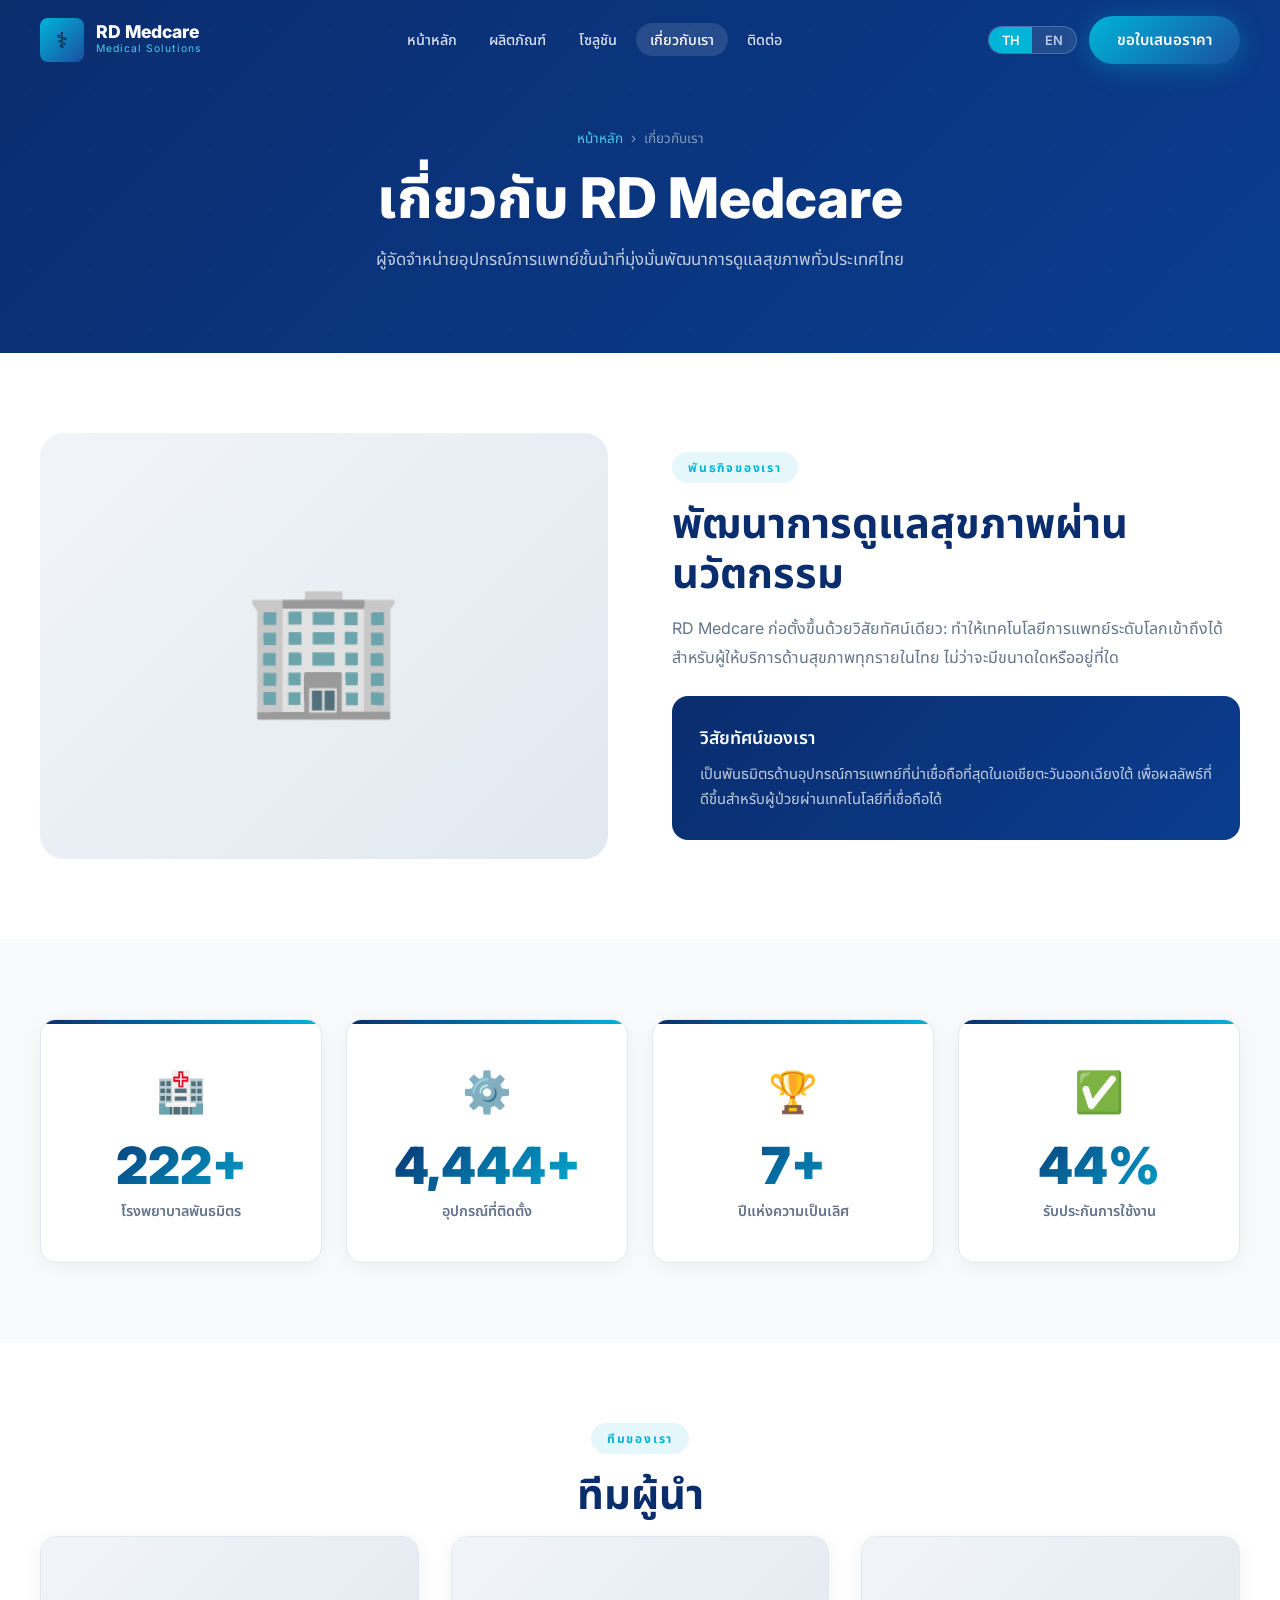
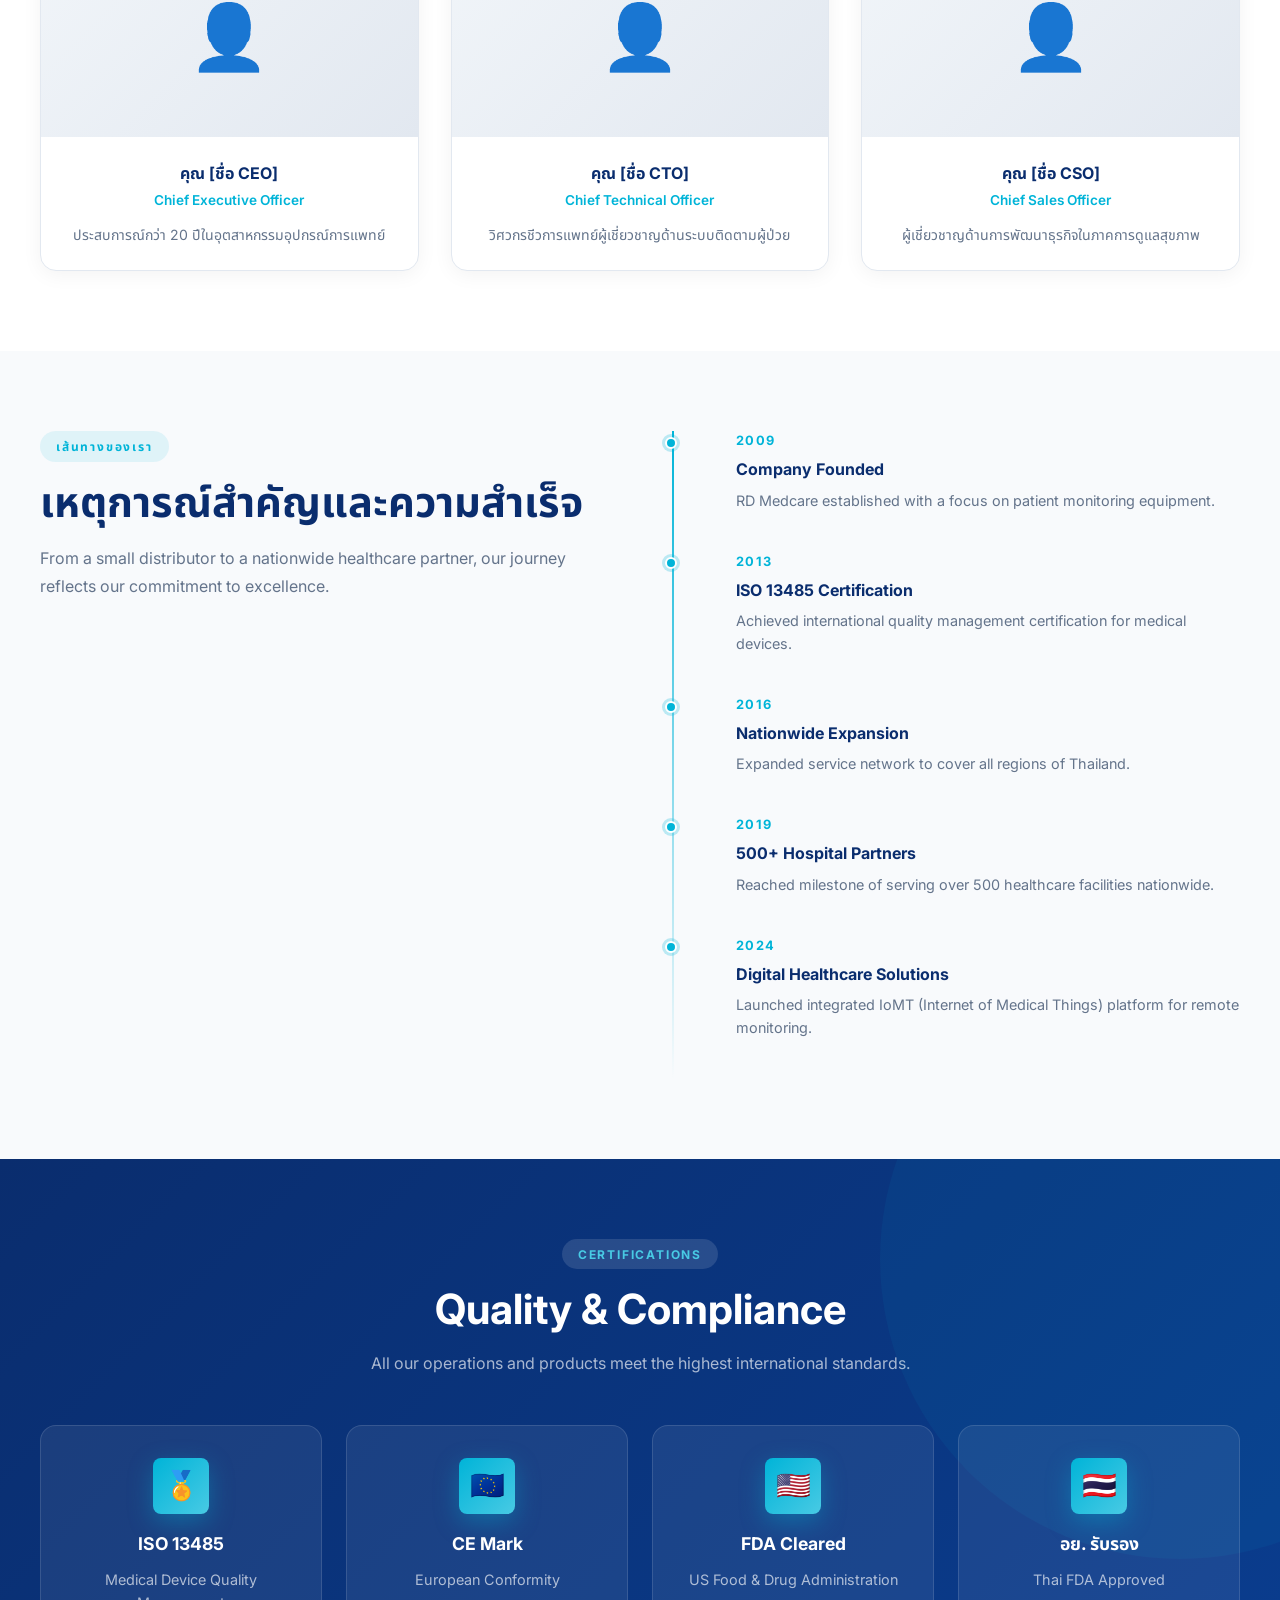
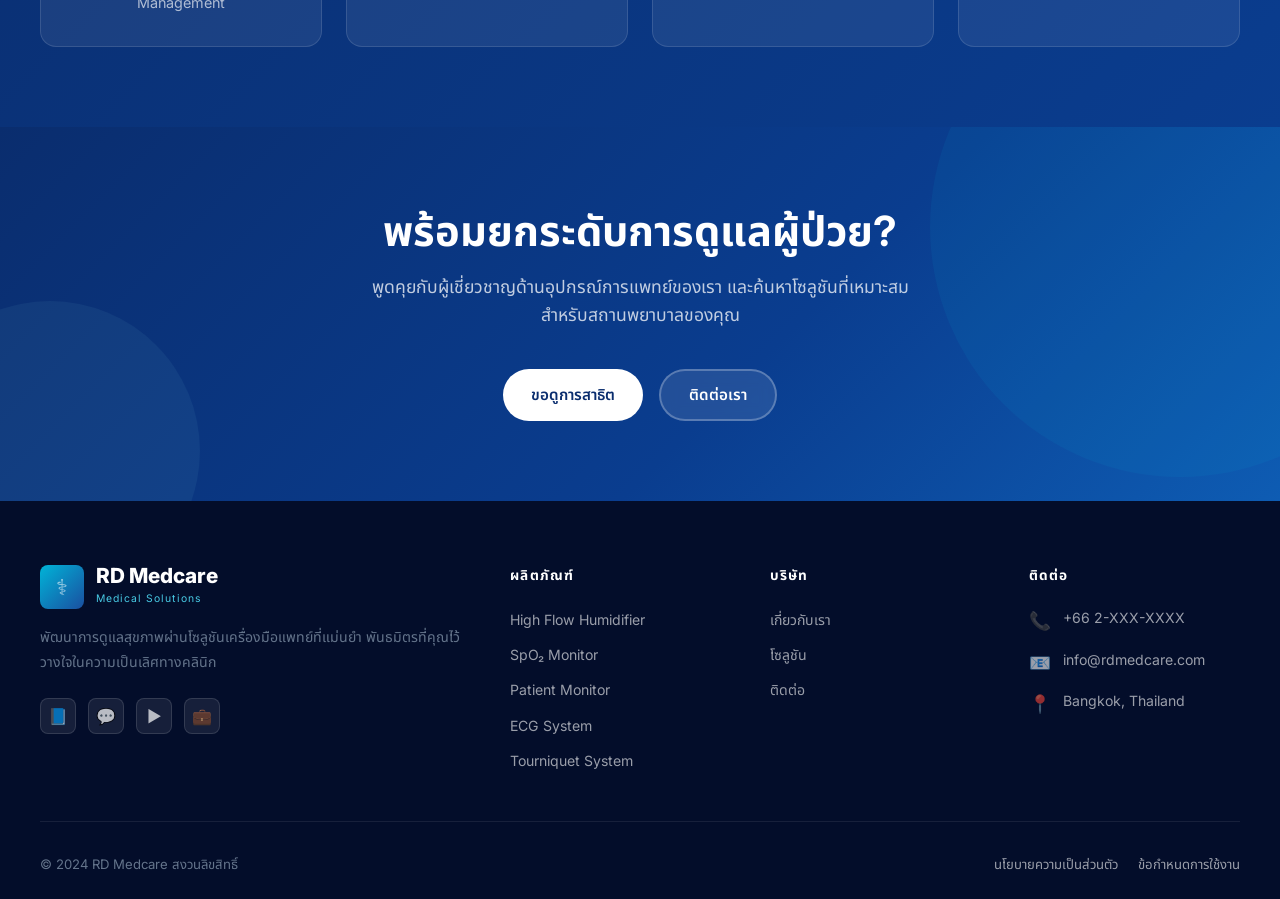
==== about.html @ b1c6a7ce "Initial RD Medcare Netlify website" ====
<!DOCTYPE html>
<html lang="th">
<head>
  <meta charset="UTF-8" />
  <meta name="viewport" content="width=device-width, initial-scale=1.0" />
  <title>About – RD Medcare Medical Equipment Thailand</title>
  <meta name="description" content="เรียนรู้เกี่ยวกับ RD Medcare ผู้นำด้านการจัดจำหน่ายอุปกรณ์การแพทย์ในประเทศไทย พันธกิจ วิสัยทัศน์ และทีมผู้เชี่ยวชาญของเรา" />
  <meta name="robots" content="index, follow" />
  <link rel="canonical" href="https://rdmedcare.netlify.app/about.html" />
  <meta property="og:title"       content="About RD Medcare – Medical Equipment Thailand" />
  <meta property="og:description" content="Leading medical equipment distributor committed to advancing healthcare across Thailand." />
  <meta property="og:url"         content="https://rdmedcare.netlify.app/about.html" />
  <link rel="preconnect" href="https://fonts.googleapis.com" />
  <link rel="preconnect" href="https://fonts.gstatic.com" crossorigin />
  <link href="https://fonts.googleapis.com/css2?family=Inter:wght@400;500;600;700;800;900&family=Noto+Sans+Thai:wght@400;500;600;700;800&display=swap" rel="stylesheet" />
  <link rel="stylesheet" href="assets/css/styles.css" />
  <link rel="icon" type="image/svg+xml" href="data:image/svg+xml,%3Csvg xmlns='http://www.w3.org/2000/svg' viewBox='0 0 100 100'%3E%3Crect width='100' height='100' rx='20' fill='%230a2d6e'/%3E%3Ctext y='72' x='50' text-anchor='middle' font-size='60' fill='%2300b4d8'%3E%E2%9A%95%3C/text%3E%3C/svg%3E" />
</head>
<body>

<!-- NAVBAR -->
<nav class="navbar" id="navbar">
  <div class="container">
    <div class="nav-inner">
      <a href="index.html" class="nav-logo">
        <div class="nav-logo-icon">⚕</div>
        <div class="nav-logo-text">
          <span class="nav-logo-name">RD Medcare</span>
          <span class="nav-logo-tagline">Medical Solutions</span>
        </div>
      </a>
      <ul class="nav-links">
        <li><a href="index.html"    data-i18n="nav_home">Home</a></li>
        <li><a href="products.html" data-i18n="nav_products">Products</a></li>
        <li><a href="solutions.html"data-i18n="nav_solutions">Solutions</a></li>
        <li><a href="about.html"    data-i18n="nav_about" class="active">About</a></li>
        <li><a href="contact.html"  data-i18n="nav_contact">Contact</a></li>
      </ul>
      <div class="nav-right">
        <div class="lang-switcher">
          <button class="lang-btn" data-lang="th">TH</button>
          <button class="lang-btn" data-lang="en">EN</button>
        </div>
        <a href="contact.html" class="btn btn-primary nav-cta" data-i18n="nav_cta">Get a Quote</a>
        <button class="hamburger" id="hamburger"><span></span><span></span><span></span></button>
      </div>
    </div>
  </div>
</nav>
<div class="mobile-menu" id="mobileMenu">
  <a href="index.html"    data-i18n="nav_home">Home</a>
  <a href="products.html" data-i18n="nav_products">Products</a>
  <a href="solutions.html"data-i18n="nav_solutions">Solutions</a>
  <a href="about.html"    data-i18n="nav_about">About</a>
  <a href="contact.html"  data-i18n="nav_contact">Contact</a>
  <a href="contact.html" class="btn btn-primary" data-i18n="nav_cta">Get a Quote</a>
</div>

<!-- PAGE HERO -->
<section class="page-hero">
  <div class="container">
    <div class="breadcrumb">
      <a href="index.html" data-i18n="nav_home">Home</a>
      <span>›</span>
      <span data-i18n="nav_about">About</span>
    </div>
    <h1 class="page-hero-title" data-i18n="about_hero_title">About RD Medcare</h1>
    <p class="page-hero-desc" data-i18n="about_hero_desc">
      A leading medical equipment distributor committed to advancing healthcare across Thailand.
    </p>
  </div>
</section>

<!-- MISSION & VISION -->
<section class="section">
  <div class="container">
    <div class="grid-2" style="gap:4rem;align-items:center;">
      <!-- Image -->
      <div>
        <div style="border-radius:var(--radius-lg);overflow:hidden;aspect-ratio:4/3;background:linear-gradient(135deg,var(--gray-100),var(--gray-200));display:flex;align-items:center;justify-content:center;font-size:8rem;">
          <!-- REPLACE: <img src="assets/images/about/office.jpg" alt="RD Medcare Office" style="width:100%;height:100%;object-fit:cover;" /> -->
          🏢
        </div>
      </div>
      <!-- Text -->
      <div>
        <span class="section-label" data-i18n="about_mission_lbl">Our Mission</span>
        <h2 class="section-title" data-i18n="about_mission_title">Advancing Healthcare Through Innovation</h2>
        <p style="color:var(--text-muted);line-height:1.8;margin-bottom:1.5rem;" data-i18n="about_mission_desc">
          RD Medcare was founded with a singular vision: to make world-class medical technology accessible to every healthcare provider in Thailand.
        </p>
        <div style="background:linear-gradient(135deg,var(--primary),#0a3d8f);border-radius:var(--radius-md);padding:1.75rem;color:white;">
          <h3 style="color:white;margin-bottom:0.6rem;font-size:1.1rem;" data-i18n="about_vision_title">Our Vision</h3>
          <p style="color:rgba(255,255,255,0.75);font-size:0.92rem;line-height:1.7;" data-i18n="about_vision_desc">
            To be the most trusted medical equipment partner in Southeast Asia.
          </p>
        </div>
      </div>
    </div>
  </div>
</section>

<!-- STATS -->
<section class="section stats-section">
  <div class="container">
    <div class="grid-4">
      <div class="stat-card fade-up"><span class="stat-icon">🏥</span><div class="stat-number" data-count="500" data-suffix="+">0+</div><div class="stat-label" data-i18n="stat1_lbl">Partner Hospitals</div></div>
      <div class="stat-card fade-up"><span class="stat-icon">⚙️</span><div class="stat-number" data-count="10000" data-suffix="+">0+</div><div class="stat-label" data-i18n="stat2_lbl">Devices Installed</div></div>
      <div class="stat-card fade-up"><span class="stat-icon">🏆</span><div class="stat-number" data-count="15" data-suffix="+">0+</div><div class="stat-label" data-i18n="stat3_lbl">Years of Excellence</div></div>
      <div class="stat-card fade-up"><span class="stat-icon">✅</span><div class="stat-number" data-count="98" data-suffix="%">0%</div><div class="stat-label" data-i18n="stat4_lbl">Uptime Guarantee</div></div>
    </div>
  </div>
</section>

<!-- TEAM -->
<section class="section">
  <div class="container">
    <div class="text-center">
      <span class="section-label" data-i18n="about_team_lbl">Our Team</span>
      <h2 class="section-title" data-i18n="about_team_title">Leadership Team</h2>
    </div>
    <div class="grid-3">
      <!-- REPLACE: Add real team member photos -->
      <div class="team-card fade-up">
        <div class="team-img"><!-- REPLACE: <img src="assets/images/team/ceo.jpg" alt="CEO" style="width:100%;height:100%;object-fit:cover;" /> -->👤</div>
        <div class="team-body">
          <div class="team-name">คุณ [ชื่อ CEO]</div>
          <div class="team-role">Chief Executive Officer</div>
          <div class="team-bio">ประสบการณ์กว่า 20 ปีในอุตสาหกรรมอุปกรณ์การแพทย์</div>
        </div>
      </div>
      <div class="team-card fade-up">
        <div class="team-img"><!-- REPLACE: <img src="assets/images/team/cto.jpg" alt="CTO" style="width:100%;height:100%;object-fit:cover;" /> -->👤</div>
        <div class="team-body">
          <div class="team-name">คุณ [ชื่อ CTO]</div>
          <div class="team-role">Chief Technical Officer</div>
          <div class="team-bio">วิศวกรชีวการแพทย์ผู้เชี่ยวชาญด้านระบบติดตามผู้ป่วย</div>
        </div>
      </div>
      <div class="team-card fade-up">
        <div class="team-img"><!-- REPLACE: <img src="assets/images/team/cso.jpg" alt="CSO" style="width:100%;height:100%;object-fit:cover;" /> -->👤</div>
        <div class="team-body">
          <div class="team-name">คุณ [ชื่อ CSO]</div>
          <div class="team-role">Chief Sales Officer</div>
          <div class="team-bio">ผู้เชี่ยวชาญด้านการพัฒนาธุรกิจในภาคการดูแลสุขภาพ</div>
        </div>
      </div>
    </div>
  </div>
</section>

<!-- HISTORY / TIMELINE -->
<section class="section" style="background:var(--gray-50);">
  <div class="container">
    <div class="grid-2" style="gap:4rem;align-items:start;">
      <div>
        <span class="section-label" data-i18n="about_history_lbl">Our Journey</span>
        <h2 class="section-title" data-i18n="about_history_title">Milestones &amp; Achievements</h2>
        <p style="color:var(--text-muted);line-height:1.8;margin-bottom:2rem;">
          From a small distributor to a nationwide healthcare partner, our journey reflects our commitment to excellence.
        </p>
      </div>
      <div class="timeline">
        <div class="timeline-item">
          <div class="timeline-year">2009</div>
          <div class="timeline-title">Company Founded</div>
          <div class="timeline-desc">RD Medcare established with a focus on patient monitoring equipment.</div>
        </div>
        <div class="timeline-item">
          <div class="timeline-year">2013</div>
          <div class="timeline-title">ISO 13485 Certification</div>
          <div class="timeline-desc">Achieved international quality management certification for medical devices.</div>
        </div>
        <div class="timeline-item">
          <div class="timeline-year">2016</div>
          <div class="timeline-title">Nationwide Expansion</div>
          <div class="timeline-desc">Expanded service network to cover all regions of Thailand.</div>
        </div>
        <div class="timeline-item">
          <div class="timeline-year">2019</div>
          <div class="timeline-title">500+ Hospital Partners</div>
          <div class="timeline-desc">Reached milestone of serving over 500 healthcare facilities nationwide.</div>
        </div>
        <div class="timeline-item">
          <div class="timeline-year">2024</div>
          <div class="timeline-title">Digital Healthcare Solutions</div>
          <div class="timeline-desc">Launched integrated IoMT (Internet of Medical Things) platform for remote monitoring.</div>
        </div>
      </div>
    </div>
  </div>
</section>

<!-- CERTIFICATIONS -->
<section class="section why-section">
  <div class="container">
    <div class="text-center">
      <span class="section-label" style="background:rgba(255,255,255,0.12);color:var(--accent-light);">Certifications</span>
      <h2 class="section-title text-white">Quality &amp; Compliance</h2>
      <p class="section-subtitle" style="color:rgba(255,255,255,0.65);">All our operations and products meet the highest international standards.</p>
    </div>
    <div class="grid-4">
      <div class="why-card fade-up text-center">
        <div class="why-icon" style="margin:0 auto 1rem;">🏅</div>
        <h3 class="why-title">ISO 13485</h3>
        <p class="why-desc">Medical Device Quality Management</p>
      </div>
      <div class="why-card fade-up text-center">
        <div class="why-icon" style="margin:0 auto 1rem;">🇪🇺</div>
        <h3 class="why-title">CE Mark</h3>
        <p class="why-desc">European Conformity</p>
      </div>
      <div class="why-card fade-up text-center">
        <div class="why-icon" style="margin:0 auto 1rem;">🇺🇸</div>
        <h3 class="why-title">FDA Cleared</h3>
        <p class="why-desc">US Food &amp; Drug Administration</p>
      </div>
      <div class="why-card fade-up text-center">
        <div class="why-icon" style="margin:0 auto 1rem;">🇹🇭</div>
        <h3 class="why-title">อย. รับรอง</h3>
        <p class="why-desc">Thai FDA Approved</p>
      </div>
    </div>
  </div>
</section>

<!-- CTA -->
<section class="section cta-section">
  <div class="container">
    <div class="cta-inner">
      <h2 class="cta-title" data-i18n="cta_title">Ready to Elevate Patient Care?</h2>
      <p class="cta-desc" data-i18n="cta_desc">Talk to our specialists and find the right solution.</p>
      <div class="cta-actions">
        <a href="contact.html" class="btn btn-white"   data-i18n="cta_btn1">Request a Demo</a>
        <a href="contact.html" class="btn btn-outline" data-i18n="cta_btn2">Contact Us</a>
      </div>
    </div>
  </div>
</section>

<!-- FOOTER -->
<footer class="footer">
  <div class="container">
    <div class="footer-grid">
      <div class="footer-brand">
        <div class="nav-logo">
          <div class="nav-logo-icon">⚕</div>
          <div class="nav-logo-text"><span class="nav-logo-name">RD Medcare</span><span class="nav-logo-tagline">Medical Solutions</span></div>
        </div>
        <p class="footer-desc" data-i18n="footer_desc">Advancing healthcare through precision medical equipment solutions.</p>
        <div class="footer-socials">
          <a href="#" class="social-btn">📘</a><a href="#" class="social-btn">💬</a>
          <a href="#" class="social-btn">▶️</a><a href="#" class="social-btn">💼</a>
        </div>
      </div>
      <div>
        <div class="footer-col-title" data-i18n="footer_products">Products</div>
        <ul class="footer-links">
          <li><a href="products.html#hfh">High Flow Humidifier</a></li>
          <li><a href="products.html#spo2">SpO₂ Monitor</a></li>
          <li><a href="products.html#pm">Patient Monitor</a></li>
          <li><a href="products.html#ecg">ECG System</a></li>
          <li><a href="products.html#tourniquet">Tourniquet System</a></li>
        </ul>
      </div>
      <div>
        <div class="footer-col-title" data-i18n="footer_company">Company</div>
        <ul class="footer-links">
          <li><a href="about.html"    data-i18n="nav_about">About</a></li>
          <li><a href="solutions.html"data-i18n="nav_solutions">Solutions</a></li>
          <li><a href="contact.html"  data-i18n="nav_contact">Contact</a></li>
        </ul>
      </div>
      <div>
        <div class="footer-col-title" data-i18n="footer_contact">Contact</div>
        <div class="footer-contact-item"><span>📞</span><span>+66 2-XXX-XXXX</span></div>
        <div class="footer-contact-item"><span>📧</span><span>info@rdmedcare.com</span></div>
        <div class="footer-contact-item"><span>📍</span><span>Bangkok, Thailand</span></div>
      </div>
    </div>
    <div class="footer-bottom">
      <p class="footer-copy" data-i18n="footer_copy">© 2024 RD Medcare. All rights reserved.</p>
      <div class="footer-legal">
        <a href="#" data-i18n="footer_privacy">Privacy</a>
        <a href="#" data-i18n="footer_terms">Terms</a>
      </div>
    </div>
  </div>
</footer>

<button class="scroll-top" id="scrollTop">↑</button>
<script src="assets/js/lang.js"></script>
<script src="assets/js/main.js"></script>
</body>
</html>
---- assets/css/styles.css ----
/* ============================================================
   RD Medcare – Premium Healthcare Website
   Design System: Glassmorphism / Blue-Cyan / Medical Premium
   ============================================================ */

/* ─── CSS Custom Properties ─────────────────────────────── */
:root {
  --primary:       #0a2d6e;
  --primary-light: #1a4fa0;
  --accent:        #00b4d8;
  --accent-light:  #48cae4;
  --accent-glow:   #90e0ef;
  --white:         #ffffff;
  --gray-50:       #f8fafc;
  --gray-100:      #f1f5f9;
  --gray-200:      #e2e8f0;
  --gray-400:      #94a3b8;
  --gray-600:      #475569;
  --gray-800:      #1e293b;
  --text-main:     #0f172a;
  --text-muted:    #64748b;

  --glass-bg:      rgba(255, 255, 255, 0.10);
  --glass-border:  rgba(255, 255, 255, 0.25);
  --glass-shadow:  0 8px 32px rgba(0, 0, 0, 0.18);

  --radius-sm:  8px;
  --radius-md:  16px;
  --radius-lg:  24px;
  --radius-xl:  40px;

  --transition: 0.35s cubic-bezier(0.4, 0, 0.2, 1);
  --font-sans:  'Inter', 'Noto Sans Thai', sans-serif;
}

/* ─── Reset ─────────────────────────────────────────────── */
*, *::before, *::after { box-sizing: border-box; margin: 0; padding: 0; }
html { scroll-behavior: smooth; font-size: 16px; }
body {
  font-family: var(--font-sans);
  color: var(--text-main);
  background: var(--white);
  line-height: 1.6;
  overflow-x: hidden;
}
img { max-width: 100%; height: auto; display: block; }
a  { text-decoration: none; color: inherit; }
ul { list-style: none; }
button { cursor: pointer; border: none; background: none; font-family: inherit; }

/* ─── Typography ─────────────────────────────────────────── */
h1 { font-size: clamp(2rem, 5vw, 3.5rem); font-weight: 800; line-height: 1.15; }
h2 { font-size: clamp(1.6rem, 3.5vw, 2.6rem); font-weight: 700; line-height: 1.2; }
h3 { font-size: clamp(1.1rem, 2vw, 1.4rem); font-weight: 600; }
p  { font-size: 1rem; color: var(--text-muted); }

/* ─── Layout Helpers ─────────────────────────────────────── */
.container {
  width: min(1200px, 94vw);
  margin-inline: auto;
}
.section { padding: 5rem 0; }
.section-sm { padding: 3rem 0; }
.grid-2 { display: grid; grid-template-columns: repeat(auto-fit, minmax(280px, 1fr)); gap: 2rem; }
.grid-3 { display: grid; grid-template-columns: repeat(auto-fit, minmax(240px, 1fr)); gap: 2rem; }
.grid-4 { display: grid; grid-template-columns: repeat(auto-fit, minmax(200px, 1fr)); gap: 1.5rem; }
.flex-center { display: flex; align-items: center; justify-content: center; }
.text-center { text-align: center; }

/* ─── Section Labels ─────────────────────────────────────── */
.section-label {
  display: inline-block;
  font-size: 0.75rem;
  font-weight: 700;
  letter-spacing: 0.15em;
  text-transform: uppercase;
  color: var(--accent);
  background: rgba(0, 180, 216, 0.1);
  padding: 0.35rem 1rem;
  border-radius: 999px;
  margin-bottom: 1rem;
}
.section-title {
  color: var(--primary);
  margin-bottom: 1rem;
}
.section-subtitle {
  max-width: 600px;
  margin-inline: auto;
  margin-bottom: 3rem;
  color: var(--text-muted);
}

/* ─── Buttons ────────────────────────────────────────────── */
.btn {
  display: inline-flex;
  align-items: center;
  gap: 0.5rem;
  padding: 0.75rem 1.75rem;
  border-radius: 999px;
  font-weight: 600;
  font-size: 0.95rem;
  transition: var(--transition);
}
.btn-primary {
  background: linear-gradient(135deg, var(--accent), var(--primary-light));
  color: var(--white);
  box-shadow: 0 4px 24px rgba(0, 180, 216, 0.35);
}
.btn-primary:hover {
  transform: translateY(-2px);
  box-shadow: 0 8px 32px rgba(0, 180, 216, 0.5);
}
.btn-outline {
  border: 2px solid var(--glass-border);
  color: var(--white);
  background: var(--glass-bg);
  backdrop-filter: blur(8px);
}
.btn-outline:hover {
  background: rgba(255,255,255,0.2);
  border-color: var(--accent-light);
}
.btn-white {
  background: var(--white);
  color: var(--primary);
}
.btn-white:hover {
  background: var(--gray-100);
  transform: translateY(-2px);
}

/* ─── Glass Card ─────────────────────────────────────────── */
.glass-card {
  background: var(--glass-bg);
  border: 1px solid var(--glass-border);
  backdrop-filter: blur(16px);
  -webkit-backdrop-filter: blur(16px);
  border-radius: var(--radius-md);
  box-shadow: var(--glass-shadow);
}

/* ─── Navbar ─────────────────────────────────────────────── */
.navbar {
  position: fixed;
  top: 0; left: 0; right: 0;
  z-index: 1000;
  padding: 1rem 0;
  transition: var(--transition);
}
.navbar.scrolled {
  background: rgba(10, 45, 110, 0.95);
  backdrop-filter: blur(20px);
  -webkit-backdrop-filter: blur(20px);
  box-shadow: 0 2px 32px rgba(0,0,0,0.2);
  padding: 0.6rem 0;
}
.nav-inner {
  display: flex;
  align-items: center;
  justify-content: space-between;
}
.nav-logo {
  display: flex;
  align-items: center;
  gap: 0.75rem;
}
.nav-logo-icon {
  width: 44px; height: 44px;
  background: linear-gradient(135deg, var(--accent), var(--primary-light));
  border-radius: var(--radius-sm);
  display: flex;
  align-items: center;
  justify-content: center;
  font-size: 1.4rem;
}
.nav-logo-text {
  display: flex;
  flex-direction: column;
}
.nav-logo-name {
  font-size: 1.1rem;
  font-weight: 800;
  color: var(--white);
  line-height: 1;
}
.nav-logo-tagline {
  font-size: 0.65rem;
  color: var(--accent-light);
  letter-spacing: 0.1em;
}
.nav-links {
  display: flex;
  align-items: center;
  gap: 0.25rem;
}
.nav-links a {
  color: rgba(255,255,255,0.85);
  font-size: 0.9rem;
  font-weight: 500;
  padding: 0.5rem 0.9rem;
  border-radius: 999px;
  transition: var(--transition);
}
.nav-links a:hover, .nav-links a.active {
  color: var(--white);
  background: rgba(255,255,255,0.12);
}
.nav-right {
  display: flex;
  align-items: center;
  gap: 0.75rem;
}
.lang-switcher {
  display: flex;
  align-items: center;
  background: rgba(255,255,255,0.1);
  border: 1px solid rgba(255,255,255,0.2);
  border-radius: 999px;
  overflow: hidden;
}
.lang-btn {
  padding: 0.35rem 0.8rem;
  font-size: 0.8rem;
  font-weight: 600;
  color: rgba(255,255,255,0.7);
  transition: var(--transition);
}
.lang-btn.active {
  background: var(--accent);
  color: var(--white);
}
.lang-btn:hover:not(.active) {
  color: var(--white);
}
.nav-cta {
  display: none;
}
@media (min-width: 900px) { .nav-cta { display: inline-flex; } }

/* ─── Hamburger ──────────────────────────────────────────── */
.hamburger {
  display: flex;
  flex-direction: column;
  gap: 5px;
  padding: 0.5rem;
  cursor: pointer;
}
.hamburger span {
  display: block;
  width: 24px; height: 2px;
  background: var(--white);
  border-radius: 999px;
  transition: var(--transition);
}
.hamburger.open span:nth-child(1) { transform: translateY(7px) rotate(45deg); }
.hamburger.open span:nth-child(2) { opacity: 0; }
.hamburger.open span:nth-child(3) { transform: translateY(-7px) rotate(-45deg); }
@media (min-width: 900px) { .hamburger { display: none; } }

/* ─── Mobile Menu ────────────────────────────────────────── */
.mobile-menu {
  position: fixed;
  top: 0; left: 0; right: 0; bottom: 0;
  z-index: 999;
  background: rgba(10, 45, 110, 0.98);
  backdrop-filter: blur(20px);
  display: flex;
  flex-direction: column;
  align-items: center;
  justify-content: center;
  gap: 2rem;
  transform: translateX(100%);
  transition: transform 0.4s cubic-bezier(0.4, 0, 0.2, 1);
}
.mobile-menu.open { transform: translateX(0); }
.mobile-menu a {
  color: var(--white);
  font-size: 1.4rem;
  font-weight: 700;
  opacity: 0.85;
  transition: var(--transition);
}
.mobile-menu a:hover { opacity: 1; color: var(--accent-light); }
@media (min-width: 900px) { .mobile-menu { display: none !important; } }

/* ─── Hero ───────────────────────────────────────────────── */
.hero {
  min-height: 100svh;
  background: linear-gradient(135deg, #030d2a 0%, #0a2d6e 50%, #0e3d8c 100%);
  position: relative;
  overflow: hidden;
  display: flex;
  align-items: center;
  padding-top: 80px;
}
.hero-bg-orb {
  position: absolute;
  border-radius: 50%;
  filter: blur(60px);
  opacity: 0.3;
  pointer-events: none;
}
.orb-1 {
  width: 600px; height: 600px;
  background: var(--accent);
  top: -200px; right: -100px;
  animation: float 8s ease-in-out infinite;
}
.orb-2 {
  width: 400px; height: 400px;
  background: var(--primary-light);
  bottom: -100px; left: -100px;
  animation: float 10s ease-in-out infinite reverse;
}
.orb-3 {
  width: 300px; height: 300px;
  background: var(--accent-glow);
  top: 40%; right: 30%;
  animation: float 12s ease-in-out infinite 2s;
  opacity: 0.15;
}
@keyframes float {
  0%, 100% { transform: translateY(0) scale(1); }
  50%       { transform: translateY(-30px) scale(1.05); }
}
.hero-grid {
  display: grid;
  grid-template-columns: 1fr 1fr;
  gap: 4rem;
  align-items: center;
  position: relative;
  z-index: 2;
}
@media (max-width: 900px) {
  .hero-grid { grid-template-columns: 1fr; text-align: center; }
  .hero-actions { justify-content: center; }
}
.hero-badge {
  display: inline-flex;
  align-items: center;
  gap: 0.5rem;
  background: rgba(0, 180, 216, 0.15);
  border: 1px solid rgba(0, 180, 216, 0.35);
  border-radius: 999px;
  padding: 0.4rem 1rem;
  margin-bottom: 1.5rem;
  color: var(--accent-light);
  font-size: 0.85rem;
  font-weight: 600;
}
.hero-badge::before {
  content: '';
  width: 8px; height: 8px;
  background: var(--accent);
  border-radius: 50%;
  animation: pulse 2s infinite;
}
@keyframes pulse {
  0%, 100% { opacity: 1; transform: scale(1); }
  50%       { opacity: 0.5; transform: scale(1.4); }
}
.hero-title {
  color: var(--white);
  margin-bottom: 1.25rem;
}
.hero-title .gradient-text {
  background: linear-gradient(135deg, var(--accent), var(--accent-glow));
  -webkit-background-clip: text;
  -webkit-text-fill-color: transparent;
  background-clip: text;
}
.hero-desc {
  color: rgba(255,255,255,0.75);
  font-size: 1.1rem;
  margin-bottom: 2.5rem;
  max-width: 520px;
  line-height: 1.75;
}
@media (max-width: 900px) { .hero-desc { margin-inline: auto; } }
.hero-actions {
  display: flex;
  gap: 1rem;
  flex-wrap: wrap;
}
.hero-stats {
  display: flex;
  gap: 2rem;
  margin-top: 3rem;
  flex-wrap: wrap;
}
@media (max-width: 900px) { .hero-stats { justify-content: center; } }
.hero-stat { text-align: center; }
.hero-stat-num {
  font-size: 1.8rem;
  font-weight: 800;
  color: var(--white);
  line-height: 1;
}
.hero-stat-label {
  font-size: 0.8rem;
  color: rgba(255,255,255,0.6);
  margin-top: 0.25rem;
}
.hero-visual {
  position: relative;
  display: flex;
  align-items: center;
  justify-content: center;
}
.hero-img-wrap {
  position: relative;
  width: 100%;
  max-width: 500px;
  aspect-ratio: 1/1;
  margin-inline: auto;
}
.hero-img-circle {
  width: 100%;
  height: 100%;
  border-radius: 50%;
  background: linear-gradient(135deg, rgba(0,180,216,0.2), rgba(26,79,160,0.3));
  border: 2px solid rgba(0,180,216,0.3);
  display: flex;
  align-items: center;
  justify-content: center;
  font-size: 10rem;
  position: relative;
  overflow: hidden;
  box-shadow: 0 0 80px rgba(0,180,216,0.2), inset 0 0 80px rgba(0,0,0,0.2);
}
/* Replace inner content with real product hero image */
.hero-img-placeholder {
  position: absolute;
  inset: 0;
  display: flex;
  align-items: center;
  justify-content: center;
  font-size: 8rem;
  opacity: 0.6;
}
.hero-float-card {
  position: absolute;
  background: rgba(255,255,255,0.12);
  border: 1px solid rgba(255,255,255,0.25);
  backdrop-filter: blur(16px);
  border-radius: var(--radius-md);
  padding: 0.85rem 1.25rem;
  display: flex;
  align-items: center;
  gap: 0.75rem;
  animation: float 6s ease-in-out infinite;
}
.hero-float-card .card-icon { font-size: 1.5rem; }
.hero-float-card .card-info .card-label {
  font-size: 0.65rem;
  color: rgba(255,255,255,0.6);
  text-transform: uppercase;
  letter-spacing: 0.1em;
}
.hero-float-card .card-info .card-value {
  font-size: 0.95rem;
  color: var(--white);
  font-weight: 700;
}
.float-card-1 { top: 10%; left: -5%; animation-delay: 0s; }
.float-card-2 { bottom: 15%; right: -5%; animation-delay: 2s; }
.float-card-3 { top: 55%; left: -10%; animation-delay: 4s; }
@media (max-width: 900px) {
  .hero-float-card { display: none; }
}

/* ─── Trusted Logos Strip ─────────────────────────────────── */
.trusted-strip {
  background: var(--gray-50);
  padding: 2.5rem 0;
  border-top: 1px solid var(--gray-200);
  border-bottom: 1px solid var(--gray-200);
}
.trusted-label {
  font-size: 0.8rem;
  font-weight: 600;
  letter-spacing: 0.15em;
  text-transform: uppercase;
  color: var(--gray-400);
  text-align: center;
  margin-bottom: 1.5rem;
}
.logo-track-wrap { overflow: hidden; position: relative; }
.logo-track {
  display: flex;
  gap: 3rem;
  align-items: center;
  animation: scroll-logos 28s linear infinite;
  width: max-content;
}
.logo-track:hover { animation-play-state: paused; }
@keyframes scroll-logos {
  from { transform: translateX(0); }
  to   { transform: translateX(-50%); }
}
.logo-item {
  background: var(--white);
  border: 1px solid var(--gray-200);
  border-radius: var(--radius-sm);
  padding: 0.75rem 1.5rem;
  font-weight: 700;
  color: var(--gray-600);
  font-size: 0.9rem;
  white-space: nowrap;
  min-width: 140px;
  text-align: center;
  box-shadow: 0 2px 8px rgba(0,0,0,0.04);
  transition: var(--transition);
}
.logo-item:hover { border-color: var(--accent); color: var(--primary); }

/* ─── Product Cards ──────────────────────────────────────── */
.products-section { background: var(--white); }
.product-card {
  background: var(--white);
  border: 1px solid var(--gray-200);
  border-radius: var(--radius-md);
  overflow: hidden;
  transition: var(--transition);
  cursor: pointer;
  box-shadow: 0 2px 16px rgba(0,0,0,0.05);
}
.product-card:hover {
  transform: translateY(-6px);
  box-shadow: 0 16px 48px rgba(10,45,110,0.15);
  border-color: var(--accent);
}
.product-card-img {
  height: 200px;
  background: linear-gradient(135deg, var(--gray-100), var(--gray-200));
  display: flex;
  align-items: center;
  justify-content: center;
  font-size: 4rem;
  position: relative;
  overflow: hidden;
}
/* !! Replace the emoji/placeholder below with real product images !! */
.product-card-img::after {
  content: '';
  position: absolute;
  inset: 0;
  background: linear-gradient(to bottom, transparent 60%, rgba(10,45,110,0.05));
}
.product-card-badge {
  position: absolute;
  top: 1rem; left: 1rem;
  background: var(--accent);
  color: var(--white);
  font-size: 0.7rem;
  font-weight: 700;
  padding: 0.25rem 0.7rem;
  border-radius: 999px;
  letter-spacing: 0.05em;
  z-index: 1;
}
.product-card-body { padding: 1.5rem; }
.product-card-tag {
  font-size: 0.75rem;
  color: var(--accent);
  font-weight: 600;
  letter-spacing: 0.1em;
  text-transform: uppercase;
  margin-bottom: 0.5rem;
}
.product-card-name {
  font-size: 1.1rem;
  font-weight: 700;
  color: var(--primary);
  margin-bottom: 0.5rem;
}
.product-card-desc {
  font-size: 0.88rem;
  color: var(--text-muted);
  line-height: 1.6;
  margin-bottom: 1.25rem;
}
.product-card-footer {
  display: flex;
  align-items: center;
  justify-content: space-between;
}
.product-learn {
  font-size: 0.88rem;
  font-weight: 600;
  color: var(--accent);
  display: flex;
  align-items: center;
  gap: 0.35rem;
  transition: var(--transition);
}
.product-learn:hover { gap: 0.6rem; }

/* ─── Why Choose Section ─────────────────────────────────── */
.why-section {
  background: linear-gradient(135deg, var(--primary) 0%, #0a3d8f 100%);
  position: relative;
  overflow: hidden;
}
.why-section::before {
  content: '';
  position: absolute;
  top: -200px; right: -200px;
  width: 600px; height: 600px;
  background: var(--accent);
  border-radius: 50%;
  opacity: 0.06;
}
.why-card {
  background: rgba(255,255,255,0.07);
  border: 1px solid rgba(255,255,255,0.12);
  border-radius: var(--radius-md);
  padding: 2rem 1.75rem;
  transition: var(--transition);
  position: relative;
  overflow: hidden;
}
.why-card::before {
  content: '';
  position: absolute;
  bottom: 0; left: 0; right: 0;
  height: 3px;
  background: linear-gradient(90deg, var(--accent), var(--accent-glow));
  transform: scaleX(0);
  transform-origin: left;
  transition: var(--transition);
}
.why-card:hover::before { transform: scaleX(1); }
.why-card:hover {
  background: rgba(255,255,255,0.12);
  transform: translateY(-4px);
}
.why-icon {
  width: 56px; height: 56px;
  background: linear-gradient(135deg, var(--accent), var(--accent-light));
  border-radius: var(--radius-sm);
  display: flex;
  align-items: center;
  justify-content: center;
  font-size: 1.75rem;
  margin-bottom: 1.25rem;
  box-shadow: 0 8px 24px rgba(0,180,216,0.35);
}
.why-title {
  color: var(--white);
  font-size: 1.1rem;
  font-weight: 700;
  margin-bottom: 0.6rem;
}
.why-desc { color: rgba(255,255,255,0.65); font-size: 0.9rem; }

/* ─── Infographic / Stats Section ───────────────────────── */
.stats-section { background: var(--gray-50); }
.stat-card {
  background: var(--white);
  border: 1px solid var(--gray-200);
  border-radius: var(--radius-md);
  padding: 2.5rem 2rem;
  text-align: center;
  box-shadow: 0 4px 24px rgba(0,0,0,0.05);
  transition: var(--transition);
  position: relative;
  overflow: hidden;
}
.stat-card::before {
  content: '';
  position: absolute;
  top: 0; left: 0; right: 0;
  height: 4px;
  background: linear-gradient(90deg, var(--primary), var(--accent));
}
.stat-card:hover { transform: translateY(-4px); box-shadow: 0 12px 40px rgba(0,0,0,0.1); }
.stat-number {
  font-size: clamp(2.5rem, 4vw, 3.5rem);
  font-weight: 900;
  color: var(--primary);
  line-height: 1;
  margin-bottom: 0.5rem;
  background: linear-gradient(135deg, var(--primary), var(--accent));
  -webkit-background-clip: text;
  -webkit-text-fill-color: transparent;
  background-clip: text;
}
.stat-label {
  color: var(--text-muted);
  font-size: 0.9rem;
  font-weight: 600;
}
.stat-icon {
  font-size: 2.5rem;
  margin-bottom: 1rem;
  display: block;
}

/* ─── Solutions / Features Section ──────────────────────── */
.solutions-section { background: var(--white); }
.solution-item {
  display: grid;
  grid-template-columns: 1fr 1fr;
  gap: 4rem;
  align-items: center;
  padding: 3rem 0;
  border-bottom: 1px solid var(--gray-200);
}
.solution-item:last-child { border-bottom: none; }
.solution-item.reverse { direction: rtl; }
.solution-item.reverse > * { direction: ltr; }
@media (max-width: 768px) {
  .solution-item { grid-template-columns: 1fr; direction: ltr; }
  .solution-item.reverse { direction: ltr; }
}
.solution-img {
  border-radius: var(--radius-lg);
  overflow: hidden;
  aspect-ratio: 4/3;
  background: linear-gradient(135deg, var(--gray-100), var(--gray-200));
  display: flex;
  align-items: center;
  justify-content: center;
  font-size: 6rem;
  /* Replace with real solution images */
}
.solution-tag {
  display: inline-block;
  background: rgba(0,180,216,0.1);
  color: var(--accent);
  font-size: 0.75rem;
  font-weight: 700;
  padding: 0.3rem 0.9rem;
  border-radius: 999px;
  margin-bottom: 1rem;
  letter-spacing: 0.1em;
}
.solution-title {
  color: var(--primary);
  margin-bottom: 1rem;
}
.solution-desc {
  color: var(--text-muted);
  line-height: 1.8;
  margin-bottom: 1.5rem;
}
.solution-features { list-style: none; margin-bottom: 2rem; }
.solution-features li {
  display: flex;
  align-items: center;
  gap: 0.6rem;
  padding: 0.4rem 0;
  color: var(--gray-600);
  font-size: 0.92rem;
}
.solution-features li::before {
  content: '✓';
  width: 20px; height: 20px;
  background: rgba(0,180,216,0.12);
  color: var(--accent);
  border-radius: 50%;
  display: flex;
  align-items: center;
  justify-content: center;
  font-size: 0.7rem;
  font-weight: 800;
  flex-shrink: 0;
}

/* ─── Testimonials / Partners ────────────────────────────── */
.partners-section {
  background: linear-gradient(135deg, #f8fafc, #e8f4fd);
}
.partner-card {
  background: var(--white);
  border: 1px solid var(--gray-200);
  border-radius: var(--radius-md);
  padding: 2rem;
  text-align: center;
  box-shadow: 0 4px 20px rgba(0,0,0,0.05);
  transition: var(--transition);
}
.partner-card:hover { transform: translateY(-4px); box-shadow: 0 12px 36px rgba(0,0,0,0.1); border-color: var(--accent); }
.partner-logo {
  height: 60px;
  background: var(--gray-100);
  border-radius: var(--radius-sm);
  display: flex;
  align-items: center;
  justify-content: center;
  margin: 0 auto 1rem;
  font-weight: 700;
  color: var(--gray-600);
  font-size: 0.85rem;
  padding: 0 1.5rem;
  /* Replace with actual partner logos */
}
.partner-name {
  font-weight: 700;
  color: var(--primary);
  font-size: 0.95rem;
}
.partner-type { font-size: 0.8rem; color: var(--text-muted); }

/* ─── CTA Section ────────────────────────────────────────── */
.cta-section {
  background: linear-gradient(135deg, var(--primary) 0%, #0a3d8f 60%, #0e5cb3 100%);
  position: relative;
  overflow: hidden;
}
.cta-section::before {
  content: '';
  position: absolute;
  width: 500px; height: 500px;
  background: var(--accent);
  border-radius: 50%;
  right: -150px; top: -150px;
  opacity: 0.08;
}
.cta-section::after {
  content: '';
  position: absolute;
  width: 300px; height: 300px;
  background: var(--accent-glow);
  border-radius: 50%;
  left: -100px; bottom: -100px;
  opacity: 0.06;
}
.cta-inner {
  position: relative;
  z-index: 2;
  text-align: center;
}
.cta-title { color: var(--white); margin-bottom: 1rem; }
.cta-desc { color: rgba(255,255,255,0.75); margin-bottom: 2.5rem; font-size: 1.1rem; max-width: 560px; margin-inline: auto; margin-bottom: 2.5rem; }
.cta-actions { display: flex; gap: 1rem; justify-content: center; flex-wrap: wrap; }

/* ─── Footer ─────────────────────────────────────────────── */
.footer {
  background: #030d2a;
  color: rgba(255,255,255,0.6);
  padding: 4rem 0 1.5rem;
}
.footer-grid {
  display: grid;
  grid-template-columns: 2fr 1fr 1fr 1fr;
  gap: 3rem;
  padding-bottom: 3rem;
  border-bottom: 1px solid rgba(255,255,255,0.08);
  margin-bottom: 2rem;
}
@media (max-width: 900px) {
  .footer-grid { grid-template-columns: 1fr 1fr; }
}
@media (max-width: 550px) {
  .footer-grid { grid-template-columns: 1fr; }
}
.footer-brand .nav-logo-name { font-size: 1.3rem; margin-bottom: 0.25rem; }
.footer-desc {
  font-size: 0.88rem;
  line-height: 1.75;
  margin-top: 1rem;
  margin-bottom: 1.5rem;
}
.footer-socials {
  display: flex;
  gap: 0.75rem;
}
.social-btn {
  width: 36px; height: 36px;
  border-radius: var(--radius-sm);
  background: rgba(255,255,255,0.08);
  border: 1px solid rgba(255,255,255,0.12);
  display: flex;
  align-items: center;
  justify-content: center;
  font-size: 1rem;
  color: rgba(255,255,255,0.7);
  transition: var(--transition);
}
.social-btn:hover {
  background: var(--accent);
  border-color: var(--accent);
  color: var(--white);
  transform: translateY(-2px);
}
.footer-col-title {
  font-size: 0.85rem;
  font-weight: 700;
  color: var(--white);
  letter-spacing: 0.08em;
  text-transform: uppercase;
  margin-bottom: 1.25rem;
}
.footer-links { display: flex; flex-direction: column; gap: 0.6rem; }
.footer-links a {
  font-size: 0.88rem;
  transition: var(--transition);
}
.footer-links a:hover { color: var(--accent-light); }
.footer-contact-item {
  display: flex;
  gap: 0.75rem;
  align-items: flex-start;
  font-size: 0.88rem;
  margin-bottom: 0.85rem;
}
.footer-contact-item span:first-child { font-size: 1.1rem; flex-shrink: 0; }
.footer-bottom {
  display: flex;
  align-items: center;
  justify-content: space-between;
  flex-wrap: wrap;
  gap: 0.75rem;
}
.footer-copy { font-size: 0.82rem; }
.footer-legal {
  display: flex;
  gap: 1.25rem;
  font-size: 0.82rem;
}
.footer-legal a { transition: var(--transition); }
.footer-legal a:hover { color: var(--accent-light); }

/* ─── About Page ─────────────────────────────────────────── */
.page-hero {
  background: linear-gradient(135deg, var(--primary) 0%, #0a3d8f 100%);
  padding: 8rem 0 5rem;
  text-align: center;
  position: relative;
  overflow: hidden;
}
.page-hero::before {
  content: '';
  position: absolute;
  inset: 0;
  background: url("data:image/svg+xml,%3Csvg width='60' height='60' viewBox='0 0 60 60' xmlns='http://www.w3.org/2000/svg'%3E%3Cg fill='none' fill-rule='evenodd'%3E%3Cg fill='%2300b4d8' fill-opacity='0.04'%3E%3Ccircle cx='30' cy='30' r='2'/%3E%3C/g%3E%3C/g%3E%3C/svg%3E");
}
.page-hero-title { color: var(--white); position: relative; }
.page-hero-desc { color: rgba(255,255,255,0.75); max-width: 600px; margin-inline: auto; position: relative; font-size: 1.05rem; margin-top: 1rem; }
.breadcrumb {
  display: flex;
  align-items: center;
  justify-content: center;
  gap: 0.5rem;
  color: rgba(255,255,255,0.5);
  font-size: 0.85rem;
  margin-bottom: 1rem;
  position: relative;
}
.breadcrumb a { color: var(--accent-light); }
.breadcrumb a:hover { color: var(--white); }

.team-card {
  background: var(--white);
  border: 1px solid var(--gray-200);
  border-radius: var(--radius-md);
  overflow: hidden;
  text-align: center;
  transition: var(--transition);
  box-shadow: 0 4px 20px rgba(0,0,0,0.05);
}
.team-card:hover { transform: translateY(-6px); box-shadow: 0 16px 48px rgba(0,0,0,0.1); }
.team-img {
  height: 200px;
  background: linear-gradient(135deg, var(--gray-100), var(--gray-200));
  display: flex;
  align-items: center;
  justify-content: center;
  font-size: 4rem;
  /* Replace with real team member photos */
}
.team-body { padding: 1.5rem; }
.team-name { font-weight: 700; color: var(--primary); margin-bottom: 0.25rem; }
.team-role { font-size: 0.85rem; color: var(--accent); font-weight: 600; margin-bottom: 0.75rem; }
.team-bio { font-size: 0.88rem; color: var(--text-muted); }

.timeline {
  position: relative;
  padding-left: 2rem;
}
.timeline::before {
  content: '';
  position: absolute;
  left: 0; top: 0; bottom: 0;
  width: 2px;
  background: linear-gradient(to bottom, var(--accent), transparent);
}
.timeline-item {
  position: relative;
  padding-bottom: 2.5rem;
  padding-left: 2rem;
}
.timeline-item::before {
  content: '';
  position: absolute;
  left: -2.45rem; top: 0.35rem;
  width: 12px; height: 12px;
  background: var(--accent);
  border-radius: 50%;
  border: 2px solid var(--white);
  box-shadow: 0 0 0 3px rgba(0,180,216,0.25);
}
.timeline-year {
  font-size: 0.8rem;
  font-weight: 700;
  color: var(--accent);
  letter-spacing: 0.1em;
  margin-bottom: 0.35rem;
}
.timeline-title { font-weight: 700; color: var(--primary); margin-bottom: 0.35rem; }
.timeline-desc { font-size: 0.9rem; color: var(--text-muted); }

/* ─── Contact Page ───────────────────────────────────────── */
.contact-form-wrap {
  background: var(--white);
  border: 1px solid var(--gray-200);
  border-radius: var(--radius-lg);
  padding: 3rem;
  box-shadow: 0 8px 40px rgba(0,0,0,0.08);
}
@media (max-width: 600px) { .contact-form-wrap { padding: 1.75rem; } }
.form-group {
  margin-bottom: 1.5rem;
}
.form-label {
  display: block;
  font-size: 0.88rem;
  font-weight: 600;
  color: var(--gray-800);
  margin-bottom: 0.5rem;
}
.form-control {
  width: 100%;
  padding: 0.85rem 1.1rem;
  border: 1.5px solid var(--gray-200);
  border-radius: var(--radius-sm);
  font-family: inherit;
  font-size: 0.95rem;
  color: var(--text-main);
  background: var(--white);
  transition: var(--transition);
  outline: none;
}
.form-control:focus {
  border-color: var(--accent);
  box-shadow: 0 0 0 3px rgba(0,180,216,0.12);
}
textarea.form-control { resize: vertical; min-height: 130px; }
.form-row { display: grid; grid-template-columns: 1fr 1fr; gap: 1.25rem; }
@media (max-width: 600px) { .form-row { grid-template-columns: 1fr; } }
.form-submit { width: 100%; padding: 1rem; font-size: 1rem; border-radius: var(--radius-sm); }

.contact-info-card {
  background: linear-gradient(135deg, var(--primary), #0a3d8f);
  border-radius: var(--radius-lg);
  padding: 3rem 2.5rem;
  color: var(--white);
  height: 100%;
}
.contact-info-title { color: var(--white); margin-bottom: 0.75rem; }
.contact-info-desc { color: rgba(255,255,255,0.7); margin-bottom: 2.5rem; font-size: 0.95rem; }
.contact-item {
  display: flex;
  gap: 1rem;
  margin-bottom: 1.75rem;
}
.contact-item-icon {
  width: 44px; height: 44px;
  background: rgba(255,255,255,0.1);
  border-radius: var(--radius-sm);
  display: flex;
  align-items: center;
  justify-content: center;
  font-size: 1.25rem;
  flex-shrink: 0;
}
.contact-item-label {
  font-size: 0.75rem;
  color: rgba(255,255,255,0.55);
  margin-bottom: 0.2rem;
  letter-spacing: 0.08em;
}
.contact-item-value {
  font-size: 0.95rem;
  font-weight: 600;
  color: var(--white);
}
.map-placeholder {
  width: 100%;
  height: 250px;
  background: rgba(255,255,255,0.08);
  border-radius: var(--radius-md);
  display: flex;
  align-items: center;
  justify-content: center;
  font-size: 2.5rem;
  border: 1px dashed rgba(255,255,255,0.2);
  margin-top: 2rem;
  /* Replace with embedded Google Map iframe */
}

/* ─── Products Page ──────────────────────────────────────── */
.filter-bar {
  display: flex;
  gap: 0.75rem;
  flex-wrap: wrap;
  margin-bottom: 3rem;
}
.filter-btn {
  padding: 0.5rem 1.25rem;
  border-radius: 999px;
  font-size: 0.88rem;
  font-weight: 600;
  border: 1.5px solid var(--gray-200);
  color: var(--text-muted);
  transition: var(--transition);
  background: var(--white);
}
.filter-btn.active, .filter-btn:hover {
  border-color: var(--accent);
  color: var(--accent);
  background: rgba(0,180,216,0.06);
}

/* ─── Animations ─────────────────────────────────────────── */
.fade-up {
  opacity: 0;
  transform: translateY(32px);
  transition: opacity 0.6s ease, transform 0.6s ease;
}
.fade-up.visible { opacity: 1; transform: translateY(0); }
.fade-up:nth-child(2) { transition-delay: 0.1s; }
.fade-up:nth-child(3) { transition-delay: 0.2s; }
.fade-up:nth-child(4) { transition-delay: 0.3s; }
.fade-up:nth-child(5) { transition-delay: 0.4s; }

/* ─── Scroll to top ──────────────────────────────────────── */
.scroll-top {
  position: fixed;
  bottom: 2rem;
  right: 2rem;
  width: 44px; height: 44px;
  background: var(--accent);
  color: var(--white);
  border-radius: 50%;
  display: flex;
  align-items: center;
  justify-content: center;
  font-size: 1.2rem;
  box-shadow: 0 4px 20px rgba(0,180,216,0.4);
  opacity: 0;
  transform: translateY(16px);
  transition: var(--transition);
  pointer-events: none;
  z-index: 500;
}
.scroll-top.visible { opacity: 1; transform: translateY(0); pointer-events: auto; }
.scroll-top:hover { transform: translateY(-3px); }

/* ─── Notification Toast ─────────────────────────────────── */
.toast {
  position: fixed;
  bottom: 2rem;
  left: 50%;
  transform: translateX(-50%) translateY(80px);
  background: var(--primary);
  color: var(--white);
  padding: 1rem 1.75rem;
  border-radius: 999px;
  font-size: 0.92rem;
  font-weight: 600;
  box-shadow: 0 8px 32px rgba(0,0,0,0.25);
  transition: transform 0.4s cubic-bezier(0.4, 0, 0.2, 1);
  z-index: 9999;
  white-space: nowrap;
}
.toast.visible { transform: translateX(-50%) translateY(0); }

/* ─── Responsive Tweaks ──────────────────────────────────── */
@media (max-width: 768px) {
  .section { padding: 3.5rem 0; }
  .grid-3 { grid-template-columns: 1fr; }
}
@media (max-width: 480px) {
  h1 { font-size: 1.85rem; }
  h2 { font-size: 1.5rem; }
  .section { padding: 2.5rem 0; }
}

/* ─── Utility classes ────────────────────────────────────── */
.mt-1 { margin-top: 0.5rem; }
.mt-2 { margin-top: 1rem; }
.mt-3 { margin-top: 1.5rem; }
.mb-0 { margin-bottom: 0; }
.hidden { display: none !important; }
.text-white { color: var(--white); }
.text-accent { color: var(--accent); }
.text-primary { color: var(--primary); }
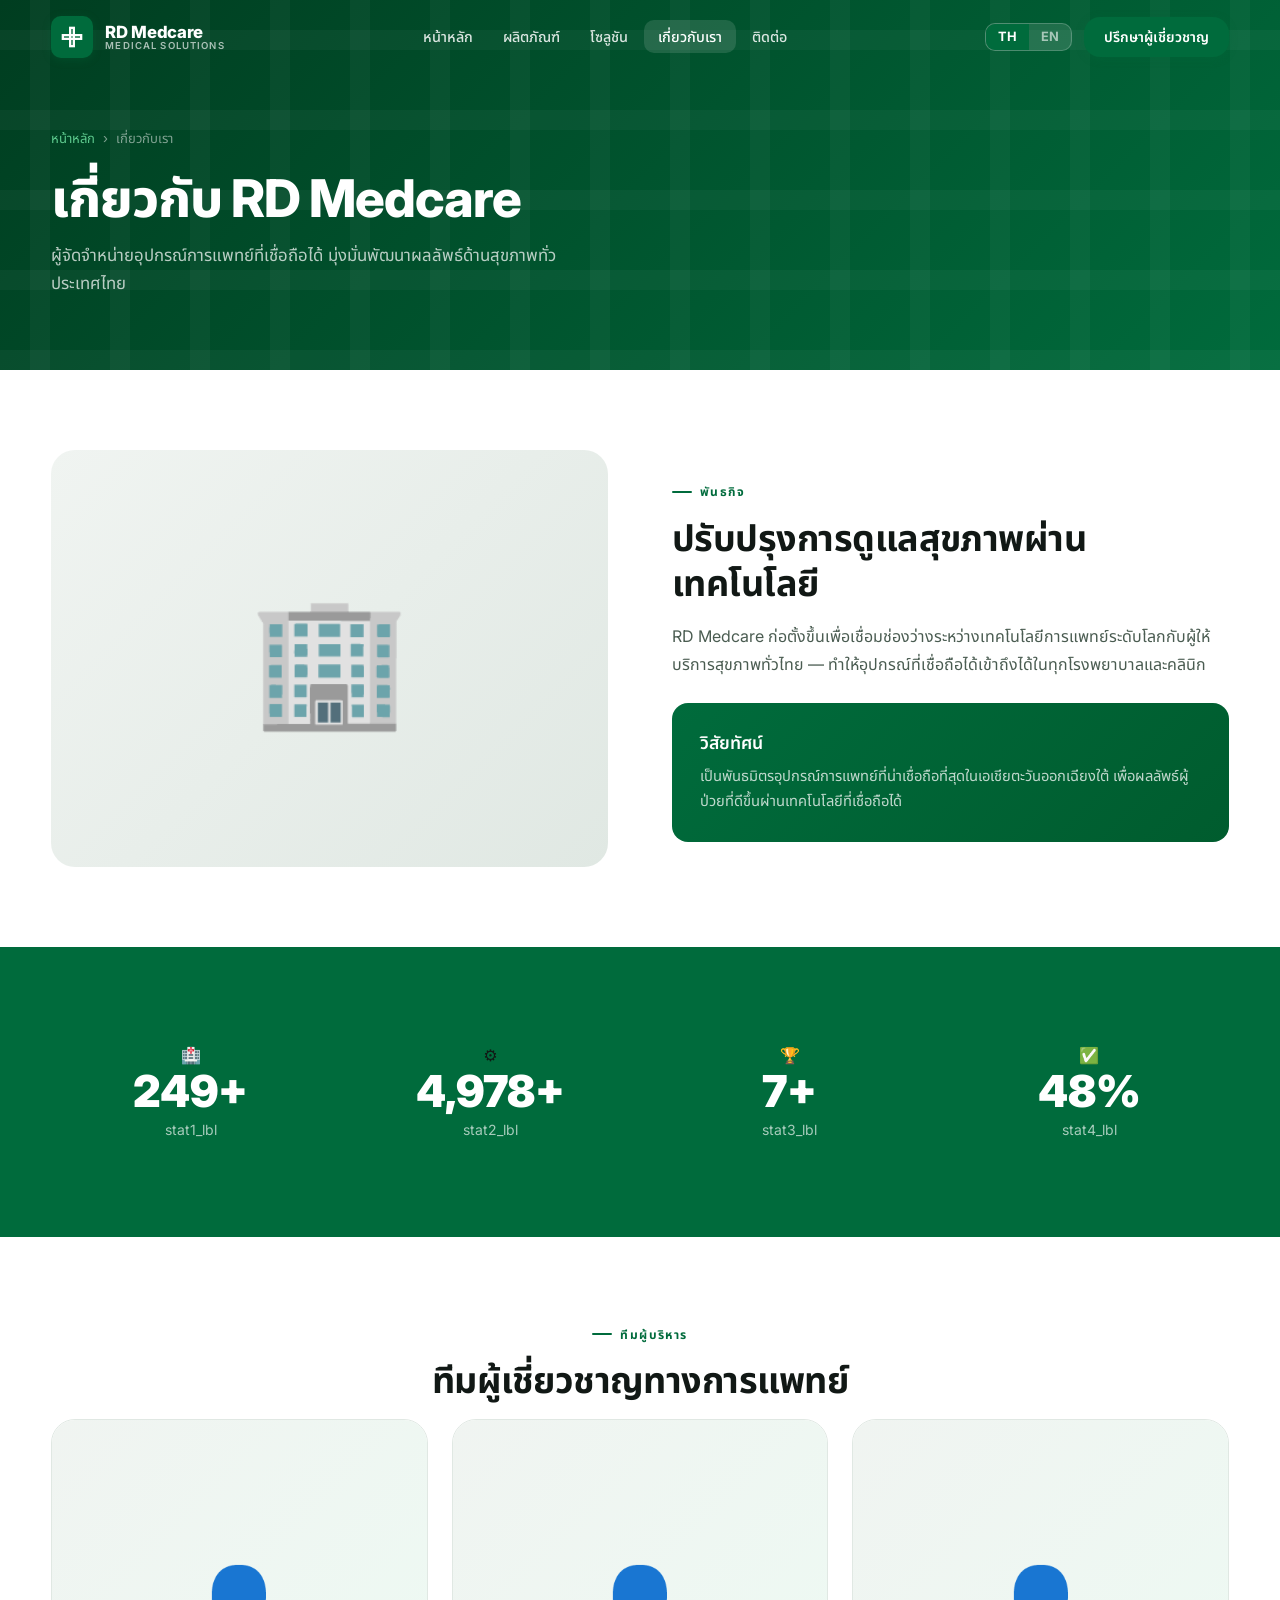
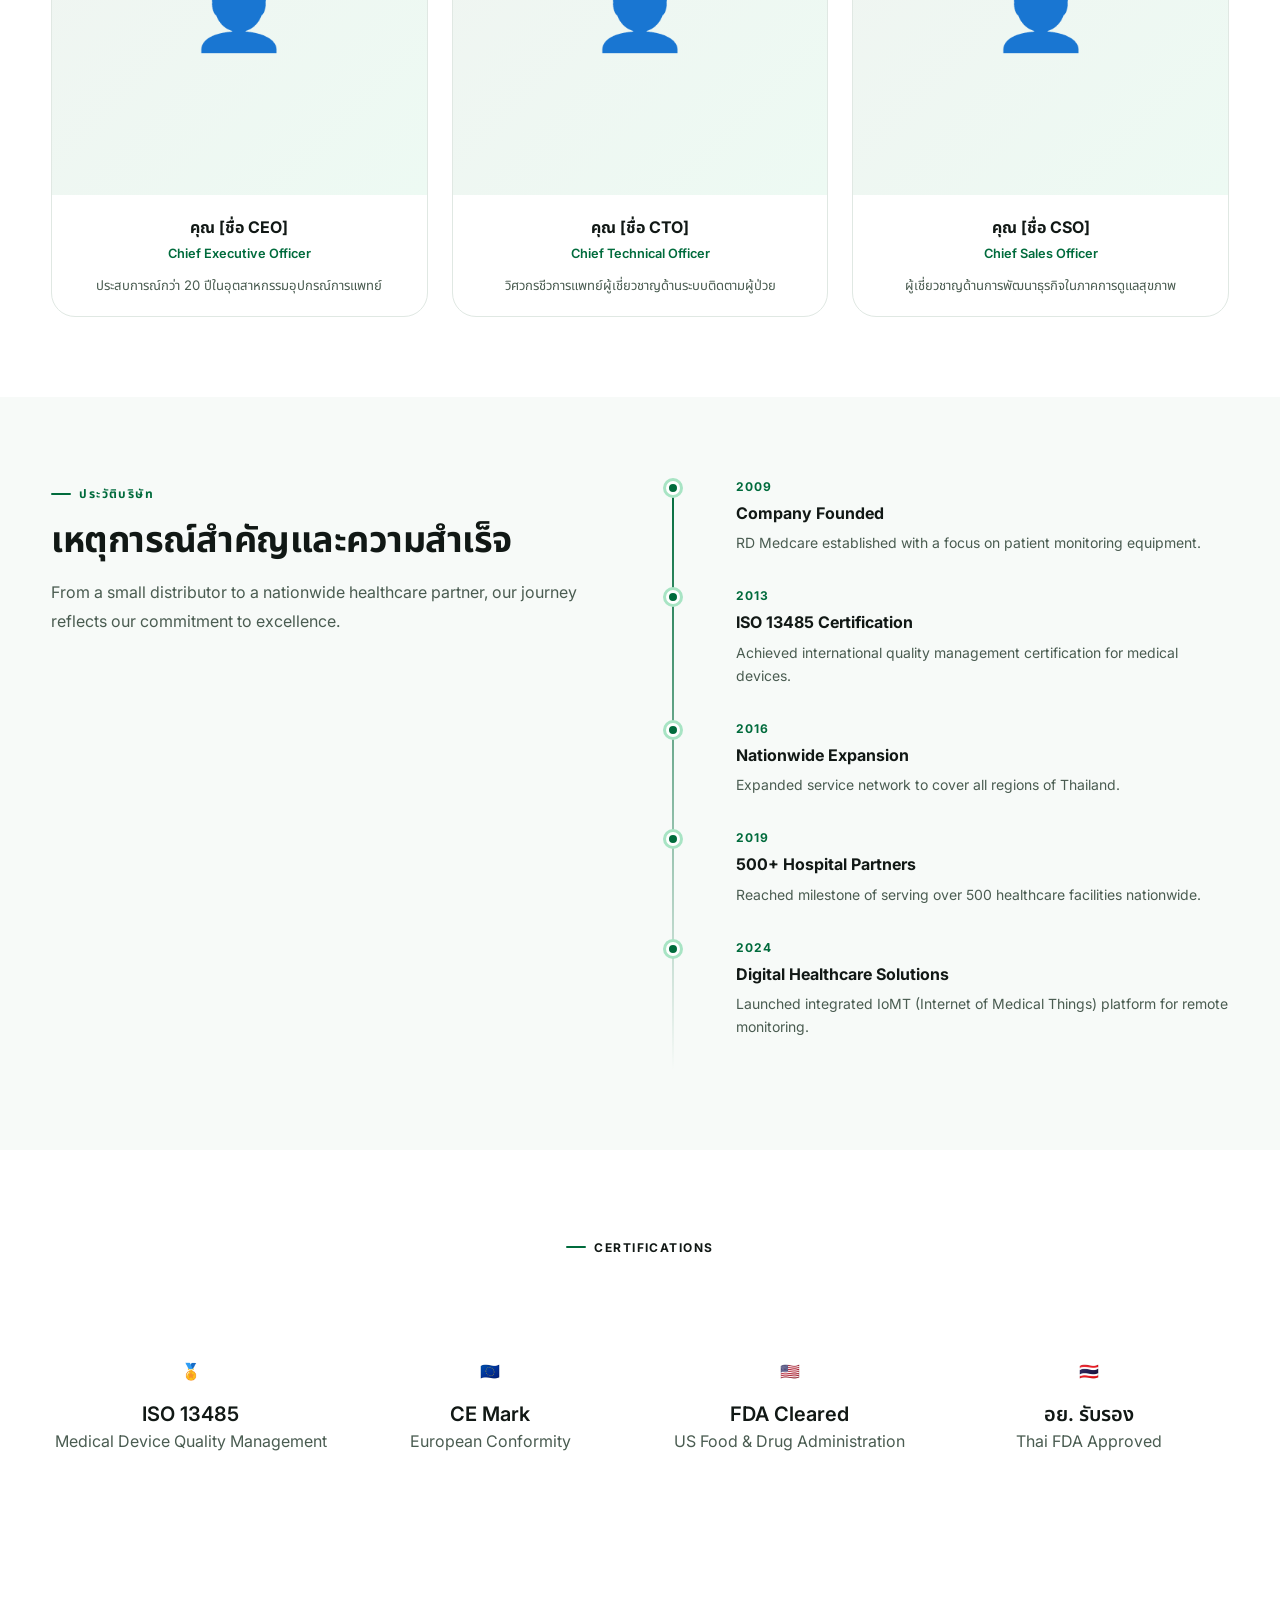
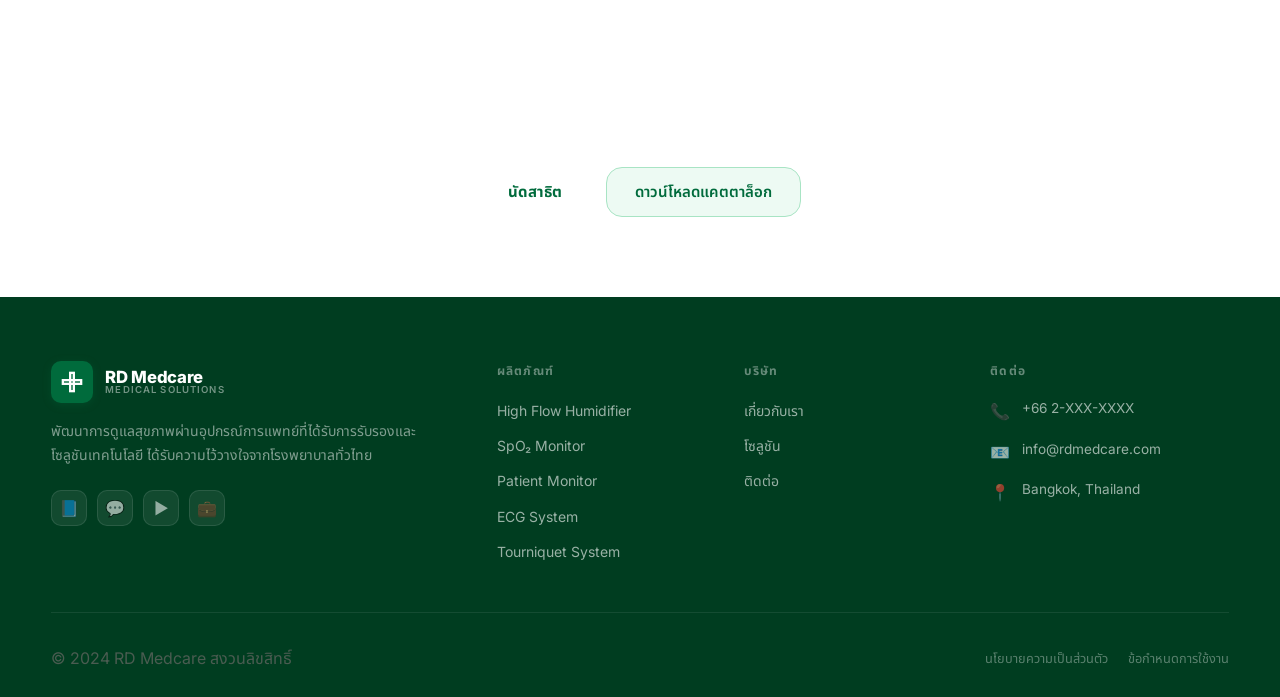
==== commit fd747b0e: "Redesign: Medical green theme — healthcare identity overhaul" ====
--- a/about.html
+++ b/about.html
@@ -14,35 +14,39 @@
   <link rel="preconnect" href="https://fonts.gstatic.com" crossorigin />
   <link href="https://fonts.googleapis.com/css2?family=Inter:wght@400;500;600;700;800;900&family=Noto+Sans+Thai:wght@400;500;600;700;800&display=swap" rel="stylesheet" />
   <link rel="stylesheet" href="assets/css/styles.css" />
-  <link rel="icon" type="image/svg+xml" href="data:image/svg+xml,%3Csvg xmlns='http://www.w3.org/2000/svg' viewBox='0 0 100 100'%3E%3Crect width='100' height='100' rx='20' fill='%230a2d6e'/%3E%3Ctext y='72' x='50' text-anchor='middle' font-size='60' fill='%2300b4d8'%3E%E2%9A%95%3C/text%3E%3C/svg%3E" />
+  <link rel="icon" type="image/svg+xml" href="data:image/svg+xml,%3Csvg xmlns='http://www.w3.org/2000/svg' viewBox='0 0 100 100'%3E%3Crect width='100' height='100' rx='20' fill='%23006b3c'/%3E%3Crect x='40' y='15' width='20' height='70' fill='%23ffffff'/%3E%3Crect x='15' y='40' width='70' height='20' fill='%23ffffff'/%3E%3C/svg%3E" />
 </head>
 <body>
 
-<!-- NAVBAR -->
+<!-- ══ NAVBAR ════════════════════════════════════════════════ -->
 <nav class="navbar" id="navbar">
   <div class="container">
     <div class="nav-inner">
       <a href="index.html" class="nav-logo">
-        <div class="nav-logo-icon">⚕</div>
+        <div class="nav-logo-mark">
+          <svg viewBox="0 0 24 24"><rect x="10" y="2" width="4" height="20"/><rect x="2" y="10" width="20" height="4"/></svg>
+        </div>
         <div class="nav-logo-text">
           <span class="nav-logo-name">RD Medcare</span>
-          <span class="nav-logo-tagline">Medical Solutions</span>
+          <span class="nav-logo-sub">Medical Solutions</span>
         </div>
       </a>
       <ul class="nav-links">
         <li><a href="index.html"    data-i18n="nav_home">Home</a></li>
         <li><a href="products.html" data-i18n="nav_products">Products</a></li>
         <li><a href="solutions.html"data-i18n="nav_solutions">Solutions</a></li>
-        <li><a href="about.html"    data-i18n="nav_about" class="active">About</a></li>
+        <li><a href="about.html"    data-i18n="nav_about">About</a></li>
         <li><a href="contact.html"  data-i18n="nav_contact">Contact</a></li>
       </ul>
-      <div class="nav-right">
+      <div class="nav-controls">
         <div class="lang-switcher">
           <button class="lang-btn" data-lang="th">TH</button>
           <button class="lang-btn" data-lang="en">EN</button>
         </div>
-        <a href="contact.html" class="btn btn-primary nav-cta" data-i18n="nav_cta">Get a Quote</a>
-        <button class="hamburger" id="hamburger"><span></span><span></span><span></span></button>
+        <a href="contact.html" class="btn btn-primary btn-sm nav-cta" data-i18n="nav_cta">Contact Specialist</a>
+        <button class="hamburger" id="hamburger" aria-label="Open menu">
+          <span></span><span></span><span></span>
+        </button>
       </div>
     </div>
   </div>
@@ -53,7 +57,10 @@
   <a href="solutions.html"data-i18n="nav_solutions">Solutions</a>
   <a href="about.html"    data-i18n="nav_about">About</a>
   <a href="contact.html"  data-i18n="nav_contact">Contact</a>
-  <a href="contact.html" class="btn btn-primary" data-i18n="nav_cta">Get a Quote</a>
+  <div class="lang-switcher mt-3">
+    <button class="lang-btn" data-lang="th">TH</button>
+    <button class="lang-btn" data-lang="en">EN</button>
+  </div>
 </div>
 
 <!-- PAGE HERO -->
@@ -64,8 +71,8 @@
       <span>›</span>
       <span data-i18n="nav_about">About</span>
     </div>
-    <h1 class="page-hero-title" data-i18n="about_hero_title">About RD Medcare</h1>
-    <p class="page-hero-desc" data-i18n="about_hero_desc">
+    <h1 class="page-hero-title" data-i18n="ab_hero_title">About RD Medcare</h1>
+    <p class="page-hero-desc" data-i18n="ab_hero_desc">
       A leading medical equipment distributor committed to advancing healthcare across Thailand.
     </p>
   </div>
@@ -77,21 +84,21 @@
     <div class="grid-2" style="gap:4rem;align-items:center;">
       <!-- Image -->
       <div>
-        <div style="border-radius:var(--radius-lg);overflow:hidden;aspect-ratio:4/3;background:linear-gradient(135deg,var(--gray-100),var(--gray-200));display:flex;align-items:center;justify-content:center;font-size:8rem;">
+        <div style="border-radius:var(--r-lg);overflow:hidden;aspect-ratio:4/3;background:linear-gradient(135deg,var(--gray-100),var(--gray-200));display:flex;align-items:center;justify-content:center;font-size:8rem;">
           <!-- REPLACE: <img src="assets/images/about/office.jpg" alt="RD Medcare Office" style="width:100%;height:100%;object-fit:cover;" /> -->
           🏢
         </div>
       </div>
       <!-- Text -->
       <div>
-        <span class="section-label" data-i18n="about_mission_lbl">Our Mission</span>
-        <h2 class="section-title" data-i18n="about_mission_title">Advancing Healthcare Through Innovation</h2>
-        <p style="color:var(--text-muted);line-height:1.8;margin-bottom:1.5rem;" data-i18n="about_mission_desc">
+        <span class="section-eyebrow" data-i18n="ab_mission_ey">Our Mission</span>
+        <h2 class="section-heading" data-i18n="ab_mission_h">Advancing Healthcare Through Innovation</h2>
+        <p style="color:var(--text-secondary);line-height:1.8;margin-bottom:1.5rem;" data-i18n="ab_mission_p">
           RD Medcare was founded with a singular vision: to make world-class medical technology accessible to every healthcare provider in Thailand.
         </p>
-        <div style="background:linear-gradient(135deg,var(--primary),#0a3d8f);border-radius:var(--radius-md);padding:1.75rem;color:white;">
-          <h3 style="color:white;margin-bottom:0.6rem;font-size:1.1rem;" data-i18n="about_vision_title">Our Vision</h3>
-          <p style="color:rgba(255,255,255,0.75);font-size:0.92rem;line-height:1.7;" data-i18n="about_vision_desc">
+        <div style="background:linear-gradient(135deg,var(--primary),#005c2e);border-radius:var(--r-md);padding:1.75rem;color:white;">
+          <h3 style="color:white;margin-bottom:0.6rem;font-size:1.1rem;" data-i18n="ab_vision_h">Our Vision</h3>
+          <p style="color:rgba(255,255,255,0.75);font-size:0.92rem;line-height:1.7;" data-i18n="ab_vision_p">
             To be the most trusted medical equipment partner in Southeast Asia.
           </p>
         </div>
@@ -104,10 +111,10 @@
 <section class="section stats-section">
   <div class="container">
     <div class="grid-4">
-      <div class="stat-card fade-up"><span class="stat-icon">🏥</span><div class="stat-number" data-count="500" data-suffix="+">0+</div><div class="stat-label" data-i18n="stat1_lbl">Partner Hospitals</div></div>
-      <div class="stat-card fade-up"><span class="stat-icon">⚙️</span><div class="stat-number" data-count="10000" data-suffix="+">0+</div><div class="stat-label" data-i18n="stat2_lbl">Devices Installed</div></div>
-      <div class="stat-card fade-up"><span class="stat-icon">🏆</span><div class="stat-number" data-count="15" data-suffix="+">0+</div><div class="stat-label" data-i18n="stat3_lbl">Years of Excellence</div></div>
-      <div class="stat-card fade-up"><span class="stat-icon">✅</span><div class="stat-number" data-count="98" data-suffix="%">0%</div><div class="stat-label" data-i18n="stat4_lbl">Uptime Guarantee</div></div>
+      <div class="stat-item fade-up"><span class="stat-icon-old">🏥</span><div class="stat-number" data-count="500" data-suffix="+">0+</div><div class="stat-label" data-i18n="stat1_lbl">Partner Hospitals</div></div>
+      <div class="stat-item fade-up"><span class="stat-icon-old">⚙️</span><div class="stat-number" data-count="10000" data-suffix="+">0+</div><div class="stat-label" data-i18n="stat2_lbl">Devices Installed</div></div>
+      <div class="stat-item fade-up"><span class="stat-icon-old">🏆</span><div class="stat-number" data-count="15" data-suffix="+">0+</div><div class="stat-label" data-i18n="stat3_lbl">Years of Excellence</div></div>
+      <div class="stat-item fade-up"><span class="stat-icon-old">✅</span><div class="stat-number" data-count="98" data-suffix="%">0%</div><div class="stat-label" data-i18n="stat4_lbl">Uptime Guarantee</div></div>
     </div>
   </div>
 </section>
@@ -116,13 +123,13 @@
 <section class="section">
   <div class="container">
     <div class="text-center">
-      <span class="section-label" data-i18n="about_team_lbl">Our Team</span>
-      <h2 class="section-title" data-i18n="about_team_title">Leadership Team</h2>
+      <span class="section-eyebrow" data-i18n="ab_team_ey">Our Team</span>
+      <h2 class="section-heading" data-i18n="ab_team_h">Leadership Team</h2>
     </div>
     <div class="grid-3">
       <!-- REPLACE: Add real team member photos -->
       <div class="team-card fade-up">
-        <div class="team-img"><!-- REPLACE: <img src="assets/images/team/ceo.jpg" alt="CEO" style="width:100%;height:100%;object-fit:cover;" /> -->👤</div>
+        <div class="team-photo"><!-- REPLACE: <img src="assets/images/team/ceo.jpg" alt="CEO" style="width:100%;height:100%;object-fit:cover;" /> -->👤</div>
         <div class="team-body">
           <div class="team-name">คุณ [ชื่อ CEO]</div>
           <div class="team-role">Chief Executive Officer</div>
@@ -130,7 +137,7 @@
         </div>
       </div>
       <div class="team-card fade-up">
-        <div class="team-img"><!-- REPLACE: <img src="assets/images/team/cto.jpg" alt="CTO" style="width:100%;height:100%;object-fit:cover;" /> -->👤</div>
+        <div class="team-photo"><!-- REPLACE: <img src="assets/images/team/cto.jpg" alt="CTO" style="width:100%;height:100%;object-fit:cover;" /> -->👤</div>
         <div class="team-body">
           <div class="team-name">คุณ [ชื่อ CTO]</div>
           <div class="team-role">Chief Technical Officer</div>
@@ -138,7 +145,7 @@
         </div>
       </div>
       <div class="team-card fade-up">
-        <div class="team-img"><!-- REPLACE: <img src="assets/images/team/cso.jpg" alt="CSO" style="width:100%;height:100%;object-fit:cover;" /> -->👤</div>
+        <div class="team-photo"><!-- REPLACE: <img src="assets/images/team/cso.jpg" alt="CSO" style="width:100%;height:100%;object-fit:cover;" /> -->👤</div>
         <div class="team-body">
           <div class="team-name">คุณ [ชื่อ CSO]</div>
           <div class="team-role">Chief Sales Officer</div>
@@ -154,9 +161,9 @@
   <div class="container">
     <div class="grid-2" style="gap:4rem;align-items:start;">
       <div>
-        <span class="section-label" data-i18n="about_history_lbl">Our Journey</span>
-        <h2 class="section-title" data-i18n="about_history_title">Milestones &amp; Achievements</h2>
-        <p style="color:var(--text-muted);line-height:1.8;margin-bottom:2rem;">
+        <span class="section-eyebrow" data-i18n="ab_hist_ey">Our Journey</span>
+        <h2 class="section-heading" data-i18n="ab_hist_h">Milestones &amp; Achievements</h2>
+        <p style="color:var(--text-secondary);line-height:1.8;margin-bottom:2rem;">
           From a small distributor to a nationwide healthcare partner, our journey reflects our commitment to excellence.
         </p>
       </div>
@@ -195,8 +202,8 @@
 <section class="section why-section">
   <div class="container">
     <div class="text-center">
-      <span class="section-label" style="background:rgba(255,255,255,0.12);color:var(--accent-light);">Certifications</span>
-      <h2 class="section-title text-white">Quality &amp; Compliance</h2>
+      <span class="section-eyebrow" style="background:rgba(255,255,255,0.12);color:var(--accent-light);">Certifications</span>
+      <h2 class="section-heading text-white">Quality &amp; Compliance</h2>
       <p class="section-subtitle" style="color:rgba(255,255,255,0.65);">All our operations and products meet the highest international standards.</p>
     </div>
     <div class="grid-4">
@@ -232,29 +239,36 @@
       <p class="cta-desc" data-i18n="cta_desc">Talk to our specialists and find the right solution.</p>
       <div class="cta-actions">
         <a href="contact.html" class="btn btn-white"   data-i18n="cta_btn1">Request a Demo</a>
-        <a href="contact.html" class="btn btn-outline" data-i18n="cta_btn2">Contact Us</a>
-      </div>
-    </div>
-  </div>
-</section>
-
-<!-- FOOTER -->
+        <a href="contact.html" class="btn btn-ghost" data-i18n="cta_btn2">Contact Us</a>
+      </div>
+    </div>
+  </div>
+</section>
+
+<!-- ══ FOOTER ═════════════════════════════════════════════════ -->
 <footer class="footer">
   <div class="container">
     <div class="footer-grid">
       <div class="footer-brand">
         <div class="nav-logo">
-          <div class="nav-logo-icon">⚕</div>
-          <div class="nav-logo-text"><span class="nav-logo-name">RD Medcare</span><span class="nav-logo-tagline">Medical Solutions</span></div>
-        </div>
-        <p class="footer-desc" data-i18n="footer_desc">Advancing healthcare through precision medical equipment solutions.</p>
+          <div class="nav-logo-mark">
+            <svg viewBox="0 0 24 24"><rect x="10" y="2" width="4" height="20"/><rect x="2" y="10" width="20" height="4"/></svg>
+          </div>
+          <div class="nav-logo-text">
+            <span class="nav-logo-name">RD Medcare</span>
+            <span class="nav-logo-sub">Medical Solutions</span>
+          </div>
+        </div>
+        <p class="footer-tagline" data-i18n="footer_tagline">Advancing healthcare through certified medical equipment and technology solutions.</p>
         <div class="footer-socials">
-          <a href="#" class="social-btn">📘</a><a href="#" class="social-btn">💬</a>
-          <a href="#" class="social-btn">▶️</a><a href="#" class="social-btn">💼</a>
-        </div>
-      </div>
-      <div>
-        <div class="footer-col-title" data-i18n="footer_products">Products</div>
+          <a href="#" class="social-link" aria-label="Facebook">📘</a>
+          <a href="#" class="social-link" aria-label="LINE">💬</a>
+          <a href="#" class="social-link" aria-label="YouTube">▶️</a>
+          <a href="#" class="social-link" aria-label="LinkedIn">💼</a>
+        </div>
+      </div>
+      <div>
+        <div class="footer-col-title" data-i18n="ft_products">Products</div>
         <ul class="footer-links">
           <li><a href="products.html#hfh">High Flow Humidifier</a></li>
           <li><a href="products.html#spo2">SpO₂ Monitor</a></li>
@@ -264,25 +278,25 @@
         </ul>
       </div>
       <div>
-        <div class="footer-col-title" data-i18n="footer_company">Company</div>
+        <div class="footer-col-title" data-i18n="ft_company">Company</div>
         <ul class="footer-links">
-          <li><a href="about.html"    data-i18n="nav_about">About</a></li>
-          <li><a href="solutions.html"data-i18n="nav_solutions">Solutions</a></li>
-          <li><a href="contact.html"  data-i18n="nav_contact">Contact</a></li>
+          <li><a href="about.html"     data-i18n="nav_about">About</a></li>
+          <li><a href="solutions.html" data-i18n="nav_solutions">Solutions</a></li>
+          <li><a href="contact.html"   data-i18n="nav_contact">Contact</a></li>
         </ul>
       </div>
       <div>
-        <div class="footer-col-title" data-i18n="footer_contact">Contact</div>
+        <div class="footer-col-title" data-i18n="ft_contact">Contact</div>
         <div class="footer-contact-item"><span>📞</span><span>+66 2-XXX-XXXX</span></div>
         <div class="footer-contact-item"><span>📧</span><span>info@rdmedcare.com</span></div>
         <div class="footer-contact-item"><span>📍</span><span>Bangkok, Thailand</span></div>
       </div>
     </div>
     <div class="footer-bottom">
-      <p class="footer-copy" data-i18n="footer_copy">© 2024 RD Medcare. All rights reserved.</p>
+      <p data-i18n="footer_copy">© 2024 RD Medcare. All rights reserved.</p>
       <div class="footer-legal">
-        <a href="#" data-i18n="footer_privacy">Privacy</a>
-        <a href="#" data-i18n="footer_terms">Terms</a>
+        <a href="#" data-i18n="footer_privacy">Privacy Policy</a>
+        <a href="#" data-i18n="footer_terms">Terms of Use</a>
       </div>
     </div>
   </div>
--- a/assets/css/styles.css
+++ b/assets/css/styles.css
@@ -1,94 +1,145 @@
 /* ============================================================
-   RD Medcare – Premium Healthcare Website
-   Design System: Glassmorphism / Blue-Cyan / Medical Premium
+   RD Medcare – Medical Technology Design System
+   Palette: Medical Green / White / Light Gray
    ============================================================ */
 
-/* ─── CSS Custom Properties ─────────────────────────────── */
+/* ─── Design Tokens ─────────────────────────────────────── */
 :root {
-  --primary:       #0a2d6e;
-  --primary-light: #1a4fa0;
-  --accent:        #00b4d8;
-  --accent-light:  #48cae4;
-  --accent-glow:   #90e0ef;
-  --white:         #ffffff;
-  --gray-50:       #f8fafc;
-  --gray-100:      #f1f5f9;
-  --gray-200:      #e2e8f0;
-  --gray-400:      #94a3b8;
-  --gray-600:      #475569;
-  --gray-800:      #1e293b;
-  --text-main:     #0f172a;
-  --text-muted:    #64748b;
-
-  --glass-bg:      rgba(255, 255, 255, 0.10);
-  --glass-border:  rgba(255, 255, 255, 0.25);
-  --glass-shadow:  0 8px 32px rgba(0, 0, 0, 0.18);
-
-  --radius-sm:  8px;
-  --radius-md:  16px;
-  --radius-lg:  24px;
-  --radius-xl:  40px;
-
-  --transition: 0.35s cubic-bezier(0.4, 0, 0.2, 1);
-  --font-sans:  'Inter', 'Noto Sans Thai', sans-serif;
+  /* Green medical palette */
+  --green-900:  #003d20;
+  --green-800:  #005c2e;
+  --green-700:  #006b3c;
+  --green-600:  #008049;
+  --green-500:  #00954d;
+  --green-400:  #2ab06e;
+  --green-300:  #5cc98d;
+  --green-200:  #a8e4c4;
+  --green-100:  #d4f4e4;
+  --green-50:   #edfaf3;
+
+  /* Neutrals */
+  --gray-950:  #0a0f0d;
+  --gray-900:  #111815;
+  --gray-800:  #1c2620;
+  --gray-700:  #2d3b32;
+  --gray-600:  #4a5c51;
+  --gray-500:  #6b7d72;
+  --gray-400:  #95a89e;
+  --gray-300:  #c4d0c9;
+  --gray-200:  #e0e8e3;
+  --gray-100:  #f0f4f1;
+  --gray-50:   #f7faf8;
+  --white:     #ffffff;
+
+  /* Semantic */
+  --primary:        var(--green-700);
+  --primary-dark:   var(--green-800);
+  --primary-light:  var(--green-500);
+  --accent:         var(--green-400);
+  --surface:        var(--white);
+  --surface-alt:    var(--gray-50);
+  --surface-tint:   var(--green-50);
+  --border:         var(--gray-200);
+  --border-strong:  var(--gray-300);
+  --text-primary:   var(--gray-900);
+  --text-secondary: var(--gray-600);
+  --text-muted:     var(--gray-400);
+
+  /* Spacing */
+  --r-xs:  6px;
+  --r-sm:  10px;
+  --r-md:  16px;
+  --r-lg:  24px;
+  --r-xl:  32px;
+  --r-2xl: 48px;
+
+  /* Shadows */
+  --shadow-sm:  0 1px 3px rgba(0,60,30,0.08), 0 1px 2px rgba(0,60,30,0.06);
+  --shadow-md:  0 4px 16px rgba(0,60,30,0.10), 0 2px 6px rgba(0,60,30,0.07);
+  --shadow-lg:  0 12px 40px rgba(0,60,30,0.13), 0 4px 12px rgba(0,60,30,0.08);
+  --shadow-xl:  0 24px 64px rgba(0,60,30,0.16);
+
+  /* Motion */
+  --ease:     cubic-bezier(0.4, 0, 0.2, 1);
+  --duration: 0.3s;
+  --trans:    var(--duration) var(--ease);
+
+  /* Typography */
+  --font: 'Inter', 'Noto Sans Thai', system-ui, sans-serif;
 }
 
 /* ─── Reset ─────────────────────────────────────────────── */
 *, *::before, *::after { box-sizing: border-box; margin: 0; padding: 0; }
-html { scroll-behavior: smooth; font-size: 16px; }
+html { scroll-behavior: smooth; -webkit-text-size-adjust: 100%; }
 body {
-  font-family: var(--font-sans);
-  color: var(--text-main);
+  font-family: var(--font);
+  font-size: 16px;
+  line-height: 1.6;
+  color: var(--text-primary);
   background: var(--white);
-  line-height: 1.6;
   overflow-x: hidden;
 }
-img { max-width: 100%; height: auto; display: block; }
-a  { text-decoration: none; color: inherit; }
-ul { list-style: none; }
+img  { max-width: 100%; height: auto; display: block; }
+a    { text-decoration: none; color: inherit; }
+ul   { list-style: none; }
 button { cursor: pointer; border: none; background: none; font-family: inherit; }
-
-/* ─── Typography ─────────────────────────────────────────── */
-h1 { font-size: clamp(2rem, 5vw, 3.5rem); font-weight: 800; line-height: 1.15; }
-h2 { font-size: clamp(1.6rem, 3.5vw, 2.6rem); font-weight: 700; line-height: 1.2; }
-h3 { font-size: clamp(1.1rem, 2vw, 1.4rem); font-weight: 600; }
-p  { font-size: 1rem; color: var(--text-muted); }
-
-/* ─── Layout Helpers ─────────────────────────────────────── */
-.container {
-  width: min(1200px, 94vw);
-  margin-inline: auto;
-}
-.section { padding: 5rem 0; }
-.section-sm { padding: 3rem 0; }
-.grid-2 { display: grid; grid-template-columns: repeat(auto-fit, minmax(280px, 1fr)); gap: 2rem; }
-.grid-3 { display: grid; grid-template-columns: repeat(auto-fit, minmax(240px, 1fr)); gap: 2rem; }
-.grid-4 { display: grid; grid-template-columns: repeat(auto-fit, minmax(200px, 1fr)); gap: 1.5rem; }
+input, textarea, select {
+  font-family: inherit;
+  font-size: inherit;
+}
+
+/* ─── Typography Scale ───────────────────────────────────── */
+h1 { font-size: clamp(2rem, 4.5vw, 3.25rem); font-weight: 800; line-height: 1.15; letter-spacing: -0.02em; }
+h2 { font-size: clamp(1.5rem, 3vw, 2.25rem); font-weight: 700; line-height: 1.25; letter-spacing: -0.015em; }
+h3 { font-size: clamp(1.05rem, 1.8vw, 1.25rem); font-weight: 600; line-height: 1.35; }
+h4 { font-size: 1rem; font-weight: 600; }
+p  { font-size: 1rem; line-height: 1.7; color: var(--text-secondary); }
+small { font-size: 0.875rem; }
+
+/* ─── Layout ─────────────────────────────────────────────── */
+.container { width: min(1200px, 92vw); margin-inline: auto; }
+.section    { padding-block: 5rem; }
+.section-sm { padding-block: 3rem; }
+
+.grid-2 { display: grid; grid-template-columns: repeat(auto-fit, minmax(300px, 1fr)); gap: 1.5rem; }
+.grid-3 { display: grid; grid-template-columns: repeat(auto-fit, minmax(260px, 1fr)); gap: 1.5rem; }
+.grid-4 { display: grid; grid-template-columns: repeat(auto-fit, minmax(200px, 1fr)); gap: 1.25rem; }
+.grid-6 { display: grid; grid-template-columns: repeat(auto-fit, minmax(160px, 1fr)); gap: 1.25rem; }
+
+.flex        { display: flex; }
 .flex-center { display: flex; align-items: center; justify-content: center; }
 .text-center { text-align: center; }
 
-/* ─── Section Labels ─────────────────────────────────────── */
-.section-label {
-  display: inline-block;
+/* ─── Section Header ─────────────────────────────────────── */
+.section-eyebrow {
+  display: inline-flex;
+  align-items: center;
+  gap: 0.5rem;
   font-size: 0.75rem;
   font-weight: 700;
-  letter-spacing: 0.15em;
+  letter-spacing: 0.12em;
   text-transform: uppercase;
-  color: var(--accent);
-  background: rgba(0, 180, 216, 0.1);
-  padding: 0.35rem 1rem;
-  border-radius: 999px;
+  color: var(--primary);
+  margin-bottom: 0.875rem;
+}
+.section-eyebrow::before {
+  content: '';
+  display: block;
+  width: 20px;
+  height: 2px;
+  background: var(--primary);
+  border-radius: 2px;
+}
+.section-heading {
+  color: var(--text-primary);
   margin-bottom: 1rem;
 }
-.section-title {
-  color: var(--primary);
-  margin-bottom: 1rem;
-}
-.section-subtitle {
-  max-width: 600px;
+.section-lead {
+  max-width: 580px;
   margin-inline: auto;
   margin-bottom: 3rem;
-  color: var(--text-muted);
+  font-size: 1.05rem;
+  color: var(--text-secondary);
 }
 
 /* ─── Buttons ────────────────────────────────────────────── */
@@ -97,1105 +148,1034 @@
   align-items: center;
   gap: 0.5rem;
   padding: 0.75rem 1.75rem;
-  border-radius: 999px;
+  font-size: 0.9375rem;
   font-weight: 600;
-  font-size: 0.95rem;
-  transition: var(--transition);
+  border-radius: var(--r-md);
+  transition: var(--trans);
+  white-space: nowrap;
 }
 .btn-primary {
-  background: linear-gradient(135deg, var(--accent), var(--primary-light));
+  background: var(--primary);
   color: var(--white);
-  box-shadow: 0 4px 24px rgba(0, 180, 216, 0.35);
+  box-shadow: 0 2px 8px rgba(0,107,60,0.3);
 }
 .btn-primary:hover {
-  transform: translateY(-2px);
-  box-shadow: 0 8px 32px rgba(0, 180, 216, 0.5);
+  background: var(--green-800);
+  transform: translateY(-1px);
+  box-shadow: 0 6px 20px rgba(0,107,60,0.35);
 }
 .btn-outline {
-  border: 2px solid var(--glass-border);
+  background: transparent;
   color: var(--white);
-  background: var(--glass-bg);
-  backdrop-filter: blur(8px);
+  border: 1.5px solid rgba(255,255,255,0.55);
 }
 .btn-outline:hover {
-  background: rgba(255,255,255,0.2);
-  border-color: var(--accent-light);
+  background: rgba(255,255,255,0.12);
+  border-color: rgba(255,255,255,0.85);
+}
+.btn-ghost {
+  background: var(--green-50);
+  color: var(--primary);
+  border: 1.5px solid var(--green-200);
+}
+.btn-ghost:hover {
+  background: var(--green-100);
+  border-color: var(--green-300);
+  transform: translateY(-1px);
 }
 .btn-white {
   background: var(--white);
   color: var(--primary);
+  font-weight: 700;
 }
 .btn-white:hover {
-  background: var(--gray-100);
-  transform: translateY(-2px);
-}
-
-/* ─── Glass Card ─────────────────────────────────────────── */
-.glass-card {
-  background: var(--glass-bg);
-  border: 1px solid var(--glass-border);
-  backdrop-filter: blur(16px);
-  -webkit-backdrop-filter: blur(16px);
-  border-radius: var(--radius-md);
-  box-shadow: var(--glass-shadow);
-}
+  background: var(--green-50);
+  transform: translateY(-1px);
+  box-shadow: var(--shadow-md);
+}
+.btn-sm { padding: 0.55rem 1.25rem; font-size: 0.875rem; }
+.btn-lg { padding: 1rem 2.25rem; font-size: 1rem; border-radius: var(--r-lg); }
 
 /* ─── Navbar ─────────────────────────────────────────────── */
 .navbar {
   position: fixed;
-  top: 0; left: 0; right: 0;
-  z-index: 1000;
-  padding: 1rem 0;
-  transition: var(--transition);
+  inset-block-start: 0;
+  inset-inline: 0;
+  z-index: 900;
+  padding-block: 1rem;
+  transition: background var(--trans), box-shadow var(--trans), padding var(--trans);
 }
 .navbar.scrolled {
-  background: rgba(10, 45, 110, 0.95);
-  backdrop-filter: blur(20px);
-  -webkit-backdrop-filter: blur(20px);
-  box-shadow: 0 2px 32px rgba(0,0,0,0.2);
-  padding: 0.6rem 0;
+  background: rgba(255,255,255,0.97);
+  backdrop-filter: blur(12px);
+  -webkit-backdrop-filter: blur(12px);
+  box-shadow: 0 1px 0 var(--border), 0 4px 20px rgba(0,0,0,0.06);
+  padding-block: 0.625rem;
 }
 .nav-inner {
   display: flex;
   align-items: center;
   justify-content: space-between;
-}
+  gap: 1rem;
+}
+
+/* Logo */
 .nav-logo {
   display: flex;
   align-items: center;
   gap: 0.75rem;
-}
-.nav-logo-icon {
-  width: 44px; height: 44px;
-  background: linear-gradient(135deg, var(--accent), var(--primary-light));
-  border-radius: var(--radius-sm);
-  display: flex;
-  align-items: center;
-  justify-content: center;
-  font-size: 1.4rem;
-}
-.nav-logo-text {
+  flex-shrink: 0;
+}
+.nav-logo-mark {
+  width: 42px; height: 42px;
+  background: var(--primary);
+  border-radius: var(--r-sm);
+  display: flex;
+  align-items: center;
+  justify-content: center;
+  flex-shrink: 0;
+  box-shadow: 0 2px 8px rgba(0,107,60,0.3);
+}
+.nav-logo-mark svg { width: 22px; height: 22px; fill: none; stroke: var(--white); stroke-width: 2.5; }
+.nav-logo-text { display: flex; flex-direction: column; line-height: 1; }
+.nav-logo-name {
+  font-size: 1.05rem;
+  font-weight: 800;
+  letter-spacing: -0.02em;
+  color: var(--white);
+  transition: color var(--trans);
+}
+.navbar.scrolled .nav-logo-name { color: var(--green-800); }
+.nav-logo-sub {
+  font-size: 0.6rem;
+  font-weight: 600;
+  letter-spacing: 0.12em;
+  text-transform: uppercase;
+  color: rgba(255,255,255,0.65);
+  transition: color var(--trans);
+}
+.navbar.scrolled .nav-logo-sub { color: var(--text-muted); }
+
+/* Nav links */
+.nav-links {
+  display: none;
+  align-items: center;
+  gap: 0.125rem;
+}
+@media (min-width: 900px) { .nav-links { display: flex; } }
+.nav-links a {
+  font-size: 0.9rem;
+  font-weight: 500;
+  color: rgba(255,255,255,0.85);
+  padding: 0.5rem 0.875rem;
+  border-radius: var(--r-sm);
+  transition: var(--trans);
+}
+.nav-links a:hover, .nav-links a.active {
+  color: var(--white);
+  background: rgba(255,255,255,0.12);
+}
+.navbar.scrolled .nav-links a { color: var(--text-secondary); }
+.navbar.scrolled .nav-links a:hover,
+.navbar.scrolled .nav-links a.active {
+  color: var(--primary);
+  background: var(--green-50);
+}
+
+/* Nav right controls */
+.nav-controls {
+  display: flex;
+  align-items: center;
+  gap: 0.75rem;
+}
+.lang-switcher {
+  display: flex;
+  background: rgba(255,255,255,0.12);
+  border: 1px solid rgba(255,255,255,0.2);
+  border-radius: var(--r-sm);
+  overflow: hidden;
+}
+.navbar.scrolled .lang-switcher {
+  background: var(--gray-100);
+  border-color: var(--border);
+}
+.lang-btn {
+  padding: 0.35rem 0.75rem;
+  font-size: 0.8rem;
+  font-weight: 700;
+  color: rgba(255,255,255,0.6);
+  transition: var(--trans);
+}
+.lang-btn.active {
+  background: var(--primary);
+  color: var(--white);
+}
+.lang-btn:hover:not(.active) { color: var(--white); }
+.navbar.scrolled .lang-btn { color: var(--text-muted); }
+.navbar.scrolled .lang-btn.active { color: var(--white); }
+.navbar.scrolled .lang-btn:hover:not(.active) { color: var(--primary); }
+
+.nav-cta { display: none; }
+@media (min-width: 900px) { .nav-cta { display: inline-flex; } }
+
+/* Hamburger */
+.hamburger {
   display: flex;
   flex-direction: column;
-}
-.nav-logo-name {
+  justify-content: center;
+  gap: 5px;
+  padding: 0.5rem;
+  width: 40px; height: 40px;
+}
+.hamburger span {
+  display: block;
+  height: 2px;
+  width: 100%;
+  background: var(--white);
+  border-radius: 2px;
+  transition: var(--trans);
+}
+.navbar.scrolled .hamburger span { background: var(--gray-700); }
+.hamburger.open span:nth-child(1) { transform: translateY(7px) rotate(45deg); }
+.hamburger.open span:nth-child(2) { opacity: 0; transform: scaleX(0); }
+.hamburger.open span:nth-child(3) { transform: translateY(-7px) rotate(-45deg); }
+@media (min-width: 900px) { .hamburger { display: none; } }
+
+/* ─── Mobile Menu ────────────────────────────────────────── */
+.mobile-menu {
+  position: fixed;
+  inset: 0;
+  z-index: 850;
+  background: var(--green-900);
+  display: flex;
+  flex-direction: column;
+  align-items: center;
+  justify-content: center;
+  gap: 0.5rem;
+  padding: 2rem;
+  transform: translateX(100%);
+  transition: transform 0.4s var(--ease);
+}
+.mobile-menu.open { transform: translateX(0); }
+.mobile-menu a {
+  font-size: 1.35rem;
+  font-weight: 700;
+  color: rgba(255,255,255,0.8);
+  padding: 0.75rem 2rem;
+  border-radius: var(--r-md);
+  width: 100%;
+  text-align: center;
+  transition: var(--trans);
+}
+.mobile-menu a:hover { color: var(--white); background: rgba(255,255,255,0.08); }
+.mobile-menu .lang-switcher {
+  margin-top: 1.5rem;
+  background: rgba(255,255,255,0.08);
+}
+@media (min-width: 900px) { .mobile-menu { display: none !important; } }
+
+/* ─── Page Hero (inner pages) ────────────────────────────── */
+.page-hero {
+  background: linear-gradient(135deg, var(--green-900) 0%, var(--green-700) 100%);
+  padding: 8rem 0 4.5rem;
+  position: relative;
+  overflow: hidden;
+}
+.page-hero::after {
+  content: '';
+  position: absolute;
+  inset: 0;
+  background: url("data:image/svg+xml,%3Csvg width='80' height='80' viewBox='0 0 80 80' xmlns='http://www.w3.org/2000/svg'%3E%3Cg fill='%23ffffff' fill-opacity='0.03'%3E%3Crect x='30' y='0' width='20' height='80'/%3E%3Crect x='0' y='30' width='80' height='20'/%3E%3C/g%3E%3C/svg%3E");
+}
+.page-hero .container { position: relative; z-index: 1; }
+.page-hero-title { color: var(--white); margin-bottom: 0.75rem; }
+.page-hero-desc  { color: rgba(255,255,255,0.72); font-size: 1.05rem; max-width: 560px; }
+.breadcrumb {
+  display: flex;
+  align-items: center;
+  gap: 0.5rem;
+  font-size: 0.82rem;
+  color: rgba(255,255,255,0.5);
+  margin-bottom: 1.25rem;
+}
+.breadcrumb a { color: var(--green-300); }
+.breadcrumb a:hover { color: var(--white); }
+.breadcrumb-sep { opacity: 0.4; }
+
+/* ─── Hero (Home) ────────────────────────────────────────── */
+.hero {
+  min-height: 100svh;
+  background: linear-gradient(160deg, var(--green-900) 0%, var(--green-800) 45%, var(--green-700) 100%);
+  display: flex;
+  align-items: center;
+  padding-top: 80px;
+  position: relative;
+  overflow: hidden;
+}
+/* Medical cross grid background */
+.hero::before {
+  content: '';
+  position: absolute;
+  inset: 0;
+  background: url("data:image/svg+xml,%3Csvg width='80' height='80' viewBox='0 0 80 80' xmlns='http://www.w3.org/2000/svg'%3E%3Cg fill='%23ffffff' fill-opacity='0.025'%3E%3Crect x='34' y='10' width='12' height='60'/%3E%3Crect x='10' y='34' width='60' height='12'/%3E%3C/g%3E%3C/svg%3E");
+}
+.hero::after {
+  content: '';
+  position: absolute;
+  width: 700px; height: 700px;
+  background: radial-gradient(circle, rgba(42,176,110,0.18) 0%, transparent 70%);
+  right: -100px; top: -100px;
+  pointer-events: none;
+}
+.hero-inner {
+  display: grid;
+  grid-template-columns: 1fr 1fr;
+  gap: 4rem;
+  align-items: center;
+  position: relative;
+  z-index: 2;
+}
+@media (max-width: 880px) {
+  .hero-inner { grid-template-columns: 1fr; }
+  .hero-visual { display: none; }
+}
+
+/* Hero text */
+.hero-pill {
+  display: inline-flex;
+  align-items: center;
+  gap: 0.5rem;
+  background: rgba(255,255,255,0.1);
+  border: 1px solid rgba(255,255,255,0.2);
+  border-radius: 999px;
+  padding: 0.4rem 1rem 0.4rem 0.6rem;
+  font-size: 0.8rem;
+  font-weight: 600;
+  color: var(--green-200);
+  margin-bottom: 1.5rem;
+}
+.hero-pill-dot {
+  width: 8px; height: 8px;
+  background: var(--green-300);
+  border-radius: 50%;
+  animation: blink 2.2s ease-in-out infinite;
+}
+@keyframes blink {
+  0%, 100% { opacity: 1; }
+  50%       { opacity: 0.35; }
+}
+.hero-title {
+  color: var(--white);
+  margin-bottom: 1.25rem;
+}
+.hero-title-accent {
+  color: var(--green-300);
+}
+.hero-desc {
   font-size: 1.1rem;
+  color: rgba(255,255,255,0.72);
+  line-height: 1.75;
+  margin-bottom: 2.5rem;
+  max-width: 520px;
+}
+.hero-ctas {
+  display: flex;
+  gap: 1rem;
+  flex-wrap: wrap;
+  margin-bottom: 3rem;
+}
+.hero-metrics {
+  display: flex;
+  gap: 2.5rem;
+  padding-top: 2rem;
+  border-top: 1px solid rgba(255,255,255,0.12);
+  flex-wrap: wrap;
+}
+.hero-metric-value {
+  font-size: 1.75rem;
   font-weight: 800;
   color: var(--white);
   line-height: 1;
 }
-.nav-logo-tagline {
-  font-size: 0.65rem;
-  color: var(--accent-light);
-  letter-spacing: 0.1em;
-}
-.nav-links {
-  display: flex;
-  align-items: center;
-  gap: 0.25rem;
-}
-.nav-links a {
-  color: rgba(255,255,255,0.85);
-  font-size: 0.9rem;
-  font-weight: 500;
-  padding: 0.5rem 0.9rem;
-  border-radius: 999px;
-  transition: var(--transition);
-}
-.nav-links a:hover, .nav-links a.active {
-  color: var(--white);
-  background: rgba(255,255,255,0.12);
-}
-.nav-right {
+.hero-metric-label {
+  font-size: 0.78rem;
+  color: rgba(255,255,255,0.55);
+  margin-top: 0.3rem;
+}
+
+/* Hero visual */
+.hero-visual {
+  position: relative;
+}
+.hero-img-frame {
+  aspect-ratio: 1;
+  max-width: 480px;
+  margin-inline: auto;
+  border-radius: var(--r-2xl);
+  overflow: hidden;
+  background: rgba(255,255,255,0.06);
+  border: 1px solid rgba(255,255,255,0.12);
+  display: flex;
+  align-items: center;
+  justify-content: center;
+  position: relative;
+  /* REPLACE: with real medical hero image */
+}
+.hero-img-frame img {
+  width: 100%;
+  height: 100%;
+  object-fit: cover;
+}
+.hero-img-placeholder {
+  display: flex;
+  flex-direction: column;
+  align-items: center;
+  justify-content: center;
+  gap: 1rem;
+  padding: 2rem;
+  text-align: center;
+}
+.hero-img-placeholder .placeholder-icon {
+  font-size: 7rem;
+  opacity: 0.5;
+  line-height: 1;
+}
+.hero-img-placeholder p {
+  font-size: 0.78rem;
+  color: rgba(255,255,255,0.35);
+}
+/* Floating stat cards */
+.hero-stat-card {
+  position: absolute;
+  background: var(--white);
+  border-radius: var(--r-md);
+  padding: 0.875rem 1.125rem;
+  box-shadow: var(--shadow-lg);
   display: flex;
   align-items: center;
   gap: 0.75rem;
-}
-.lang-switcher {
-  display: flex;
-  align-items: center;
-  background: rgba(255,255,255,0.1);
-  border: 1px solid rgba(255,255,255,0.2);
-  border-radius: 999px;
+  animation: float-card 5s ease-in-out infinite;
+}
+.hero-stat-card:nth-child(2) { animation-delay: 2s; }
+.hero-stat-card:nth-child(3) { animation-delay: 4s; }
+@keyframes float-card {
+  0%, 100% { transform: translateY(0); }
+  50%       { transform: translateY(-8px); }
+}
+.stat-card-icon {
+  width: 38px; height: 38px;
+  border-radius: var(--r-sm);
+  background: var(--green-50);
+  display: flex;
+  align-items: center;
+  justify-content: center;
+  font-size: 1.25rem;
+  flex-shrink: 0;
+}
+.stat-card-info .label { font-size: 0.68rem; color: var(--text-muted); line-height: 1; }
+.stat-card-info .value { font-size: 1rem; font-weight: 700; color: var(--green-800); }
+.stat-card-a { bottom: 12%; left: -6%; }
+.stat-card-b { top: 12%; right: -6%; }
+.stat-card-c { top: 52%; left: -8%; }
+
+/* ─── Ticker strip ───────────────────────────────────────── */
+.ticker-wrap {
+  background: var(--green-800);
+  padding: 0.875rem 0;
   overflow: hidden;
-}
-.lang-btn {
-  padding: 0.35rem 0.8rem;
-  font-size: 0.8rem;
+  position: relative;
+}
+.ticker-track {
+  display: flex;
+  gap: 3.5rem;
+  width: max-content;
+  animation: ticker 30s linear infinite;
+}
+.ticker-track:hover { animation-play-state: paused; }
+@keyframes ticker {
+  from { transform: translateX(0); }
+  to   { transform: translateX(-50%); }
+}
+.ticker-item {
+  display: flex;
+  align-items: center;
+  gap: 0.625rem;
+  font-size: 0.85rem;
   font-weight: 600;
-  color: rgba(255,255,255,0.7);
-  transition: var(--transition);
-}
-.lang-btn.active {
-  background: var(--accent);
-  color: var(--white);
-}
-.lang-btn:hover:not(.active) {
-  color: var(--white);
-}
-.nav-cta {
-  display: none;
-}
-@media (min-width: 900px) { .nav-cta { display: inline-flex; } }
-
-/* ─── Hamburger ──────────────────────────────────────────── */
-.hamburger {
-  display: flex;
-  flex-direction: column;
-  gap: 5px;
-  padding: 0.5rem;
+  color: rgba(255,255,255,0.75);
+  white-space: nowrap;
+}
+.ticker-item::before {
+  content: '+';
+  color: var(--green-300);
+  font-weight: 800;
+}
+
+/* ─── Medical Solutions Grid ─────────────────────────────── */
+.solutions-section { background: var(--surface-alt); }
+.solution-card {
+  background: var(--white);
+  border: 1px solid var(--border);
+  border-radius: var(--r-lg);
+  padding: 2rem 1.75rem;
+  transition: var(--trans);
   cursor: pointer;
-}
-.hamburger span {
-  display: block;
-  width: 24px; height: 2px;
-  background: var(--white);
-  border-radius: 999px;
-  transition: var(--transition);
-}
-.hamburger.open span:nth-child(1) { transform: translateY(7px) rotate(45deg); }
-.hamburger.open span:nth-child(2) { opacity: 0; }
-.hamburger.open span:nth-child(3) { transform: translateY(-7px) rotate(-45deg); }
-@media (min-width: 900px) { .hamburger { display: none; } }
-
-/* ─── Mobile Menu ────────────────────────────────────────── */
-.mobile-menu {
-  position: fixed;
-  top: 0; left: 0; right: 0; bottom: 0;
-  z-index: 999;
-  background: rgba(10, 45, 110, 0.98);
-  backdrop-filter: blur(20px);
-  display: flex;
-  flex-direction: column;
-  align-items: center;
-  justify-content: center;
-  gap: 2rem;
-  transform: translateX(100%);
-  transition: transform 0.4s cubic-bezier(0.4, 0, 0.2, 1);
-}
-.mobile-menu.open { transform: translateX(0); }
-.mobile-menu a {
-  color: var(--white);
-  font-size: 1.4rem;
-  font-weight: 700;
-  opacity: 0.85;
-  transition: var(--transition);
-}
-.mobile-menu a:hover { opacity: 1; color: var(--accent-light); }
-@media (min-width: 900px) { .mobile-menu { display: none !important; } }
-
-/* ─── Hero ───────────────────────────────────────────────── */
-.hero {
-  min-height: 100svh;
-  background: linear-gradient(135deg, #030d2a 0%, #0a2d6e 50%, #0e3d8c 100%);
   position: relative;
   overflow: hidden;
-  display: flex;
-  align-items: center;
-  padding-top: 80px;
-}
-.hero-bg-orb {
+}
+.solution-card::before {
+  content: '';
   position: absolute;
-  border-radius: 50%;
-  filter: blur(60px);
-  opacity: 0.3;
-  pointer-events: none;
-}
-.orb-1 {
-  width: 600px; height: 600px;
-  background: var(--accent);
-  top: -200px; right: -100px;
-  animation: float 8s ease-in-out infinite;
-}
-.orb-2 {
-  width: 400px; height: 400px;
-  background: var(--primary-light);
-  bottom: -100px; left: -100px;
-  animation: float 10s ease-in-out infinite reverse;
-}
-.orb-3 {
-  width: 300px; height: 300px;
-  background: var(--accent-glow);
-  top: 40%; right: 30%;
-  animation: float 12s ease-in-out infinite 2s;
-  opacity: 0.15;
-}
-@keyframes float {
-  0%, 100% { transform: translateY(0) scale(1); }
-  50%       { transform: translateY(-30px) scale(1.05); }
-}
-.hero-grid {
-  display: grid;
-  grid-template-columns: 1fr 1fr;
-  gap: 4rem;
-  align-items: center;
-  position: relative;
-  z-index: 2;
-}
-@media (max-width: 900px) {
-  .hero-grid { grid-template-columns: 1fr; text-align: center; }
-  .hero-actions { justify-content: center; }
-}
-.hero-badge {
-  display: inline-flex;
-  align-items: center;
-  gap: 0.5rem;
-  background: rgba(0, 180, 216, 0.15);
-  border: 1px solid rgba(0, 180, 216, 0.35);
-  border-radius: 999px;
-  padding: 0.4rem 1rem;
-  margin-bottom: 1.5rem;
-  color: var(--accent-light);
-  font-size: 0.85rem;
-  font-weight: 600;
-}
-.hero-badge::before {
-  content: '';
-  width: 8px; height: 8px;
-  background: var(--accent);
-  border-radius: 50%;
-  animation: pulse 2s infinite;
-}
-@keyframes pulse {
-  0%, 100% { opacity: 1; transform: scale(1); }
-  50%       { opacity: 0.5; transform: scale(1.4); }
-}
-.hero-title {
-  color: var(--white);
+  top: 0; left: 0; right: 0;
+  height: 3px;
+  background: linear-gradient(90deg, var(--primary), var(--green-400));
+  transform: scaleX(0);
+  transform-origin: left;
+  transition: transform var(--trans);
+}
+.solution-card:hover { border-color: var(--green-300); box-shadow: var(--shadow-md); transform: translateY(-3px); }
+.solution-card:hover::before { transform: scaleX(1); }
+.sol-icon {
+  width: 52px; height: 52px;
+  background: var(--green-50);
+  border-radius: var(--r-md);
+  display: flex;
+  align-items: center;
+  justify-content: center;
   margin-bottom: 1.25rem;
-}
-.hero-title .gradient-text {
-  background: linear-gradient(135deg, var(--accent), var(--accent-glow));
-  -webkit-background-clip: text;
-  -webkit-text-fill-color: transparent;
-  background-clip: text;
-}
-.hero-desc {
-  color: rgba(255,255,255,0.75);
-  font-size: 1.1rem;
-  margin-bottom: 2.5rem;
-  max-width: 520px;
-  line-height: 1.75;
-}
-@media (max-width: 900px) { .hero-desc { margin-inline: auto; } }
-.hero-actions {
-  display: flex;
-  gap: 1rem;
-  flex-wrap: wrap;
-}
-.hero-stats {
-  display: flex;
-  gap: 2rem;
-  margin-top: 3rem;
-  flex-wrap: wrap;
-}
-@media (max-width: 900px) { .hero-stats { justify-content: center; } }
-.hero-stat { text-align: center; }
-.hero-stat-num {
-  font-size: 1.8rem;
-  font-weight: 800;
-  color: var(--white);
-  line-height: 1;
-}
-.hero-stat-label {
-  font-size: 0.8rem;
-  color: rgba(255,255,255,0.6);
-  margin-top: 0.25rem;
-}
-.hero-visual {
-  position: relative;
-  display: flex;
-  align-items: center;
-  justify-content: center;
-}
-.hero-img-wrap {
-  position: relative;
-  width: 100%;
-  max-width: 500px;
-  aspect-ratio: 1/1;
-  margin-inline: auto;
-}
-.hero-img-circle {
-  width: 100%;
-  height: 100%;
-  border-radius: 50%;
-  background: linear-gradient(135deg, rgba(0,180,216,0.2), rgba(26,79,160,0.3));
-  border: 2px solid rgba(0,180,216,0.3);
-  display: flex;
-  align-items: center;
-  justify-content: center;
-  font-size: 10rem;
-  position: relative;
-  overflow: hidden;
-  box-shadow: 0 0 80px rgba(0,180,216,0.2), inset 0 0 80px rgba(0,0,0,0.2);
-}
-/* Replace inner content with real product hero image */
-.hero-img-placeholder {
-  position: absolute;
-  inset: 0;
-  display: flex;
-  align-items: center;
-  justify-content: center;
-  font-size: 8rem;
-  opacity: 0.6;
-}
-.hero-float-card {
-  position: absolute;
-  background: rgba(255,255,255,0.12);
-  border: 1px solid rgba(255,255,255,0.25);
-  backdrop-filter: blur(16px);
-  border-radius: var(--radius-md);
-  padding: 0.85rem 1.25rem;
-  display: flex;
-  align-items: center;
-  gap: 0.75rem;
-  animation: float 6s ease-in-out infinite;
-}
-.hero-float-card .card-icon { font-size: 1.5rem; }
-.hero-float-card .card-info .card-label {
-  font-size: 0.65rem;
-  color: rgba(255,255,255,0.6);
-  text-transform: uppercase;
-  letter-spacing: 0.1em;
-}
-.hero-float-card .card-info .card-value {
-  font-size: 0.95rem;
-  color: var(--white);
+  font-size: 1.625rem;
+  transition: var(--trans);
+}
+.solution-card:hover .sol-icon { background: var(--green-100); }
+.sol-title {
+  font-size: 1rem;
   font-weight: 700;
-}
-.float-card-1 { top: 10%; left: -5%; animation-delay: 0s; }
-.float-card-2 { bottom: 15%; right: -5%; animation-delay: 2s; }
-.float-card-3 { top: 55%; left: -10%; animation-delay: 4s; }
-@media (max-width: 900px) {
-  .hero-float-card { display: none; }
-}
-
-/* ─── Trusted Logos Strip ─────────────────────────────────── */
-.trusted-strip {
-  background: var(--gray-50);
-  padding: 2.5rem 0;
-  border-top: 1px solid var(--gray-200);
-  border-bottom: 1px solid var(--gray-200);
-}
-.trusted-label {
-  font-size: 0.8rem;
-  font-weight: 600;
-  letter-spacing: 0.15em;
-  text-transform: uppercase;
-  color: var(--gray-400);
-  text-align: center;
-  margin-bottom: 1.5rem;
-}
-.logo-track-wrap { overflow: hidden; position: relative; }
-.logo-track {
-  display: flex;
-  gap: 3rem;
-  align-items: center;
-  animation: scroll-logos 28s linear infinite;
-  width: max-content;
-}
-.logo-track:hover { animation-play-state: paused; }
-@keyframes scroll-logos {
-  from { transform: translateX(0); }
-  to   { transform: translateX(-50%); }
-}
-.logo-item {
-  background: var(--white);
-  border: 1px solid var(--gray-200);
-  border-radius: var(--radius-sm);
-  padding: 0.75rem 1.5rem;
-  font-weight: 700;
-  color: var(--gray-600);
-  font-size: 0.9rem;
-  white-space: nowrap;
-  min-width: 140px;
-  text-align: center;
-  box-shadow: 0 2px 8px rgba(0,0,0,0.04);
-  transition: var(--transition);
-}
-.logo-item:hover { border-color: var(--accent); color: var(--primary); }
+  color: var(--text-primary);
+  margin-bottom: 0.5rem;
+}
+.sol-desc { font-size: 0.88rem; color: var(--text-secondary); line-height: 1.65; }
 
 /* ─── Product Cards ──────────────────────────────────────── */
 .products-section { background: var(--white); }
 .product-card {
   background: var(--white);
-  border: 1px solid var(--gray-200);
-  border-radius: var(--radius-md);
+  border: 1px solid var(--border);
+  border-radius: var(--r-lg);
   overflow: hidden;
-  transition: var(--transition);
-  cursor: pointer;
-  box-shadow: 0 2px 16px rgba(0,0,0,0.05);
-}
-.product-card:hover {
-  transform: translateY(-6px);
-  box-shadow: 0 16px 48px rgba(10,45,110,0.15);
-  border-color: var(--accent);
-}
-.product-card-img {
-  height: 200px;
-  background: linear-gradient(135deg, var(--gray-100), var(--gray-200));
-  display: flex;
-  align-items: center;
-  justify-content: center;
-  font-size: 4rem;
+  transition: var(--trans);
+  display: flex;
+  flex-direction: column;
+}
+.product-card:hover { border-color: var(--green-300); box-shadow: var(--shadow-lg); transform: translateY(-4px); }
+.product-card-image {
+  aspect-ratio: 4/3;
+  background: linear-gradient(135deg, var(--gray-100), var(--green-50));
+  display: flex;
+  align-items: center;
+  justify-content: center;
   position: relative;
   overflow: hidden;
-}
-/* !! Replace the emoji/placeholder below with real product images !! */
-.product-card-img::after {
+  font-size: 5rem;
+  /* REPLACE: with real product image */
+}
+.product-card-image img {
+  width: 100%; height: 100%;
+  object-fit: cover;
+}
+.product-cat-badge {
+  position: absolute;
+  top: 0.875rem; left: 0.875rem;
+  background: var(--primary);
+  color: var(--white);
+  font-size: 0.7rem;
+  font-weight: 700;
+  letter-spacing: 0.06em;
+  padding: 0.3rem 0.75rem;
+  border-radius: 999px;
+}
+.product-card-body { padding: 1.5rem; flex: 1; display: flex; flex-direction: column; }
+.product-name {
+  font-size: 1.05rem;
+  font-weight: 700;
+  color: var(--text-primary);
+  margin-bottom: 0.625rem;
+}
+.product-desc { font-size: 0.875rem; color: var(--text-secondary); line-height: 1.6; margin-bottom: 1rem; flex: 1; }
+.product-features { margin-bottom: 1.25rem; }
+.product-feature {
+  display: flex;
+  align-items: center;
+  gap: 0.5rem;
+  font-size: 0.82rem;
+  color: var(--text-secondary);
+  padding: 0.2rem 0;
+}
+.product-feature::before {
+  content: '';
+  width: 6px; height: 6px;
+  background: var(--green-400);
+  border-radius: 50%;
+  flex-shrink: 0;
+}
+.product-learn {
+  display: inline-flex;
+  align-items: center;
+  gap: 0.4rem;
+  font-size: 0.875rem;
+  font-weight: 600;
+  color: var(--primary);
+  margin-top: auto;
+  transition: var(--trans);
+}
+.product-learn:hover { gap: 0.65rem; color: var(--green-800); }
+.product-learn-arrow { font-size: 1rem; transition: transform var(--trans); }
+.product-learn:hover .product-learn-arrow { transform: translateX(3px); }
+
+/* Filter bar */
+.filter-bar { display: flex; gap: 0.625rem; flex-wrap: wrap; margin-bottom: 2.5rem; }
+.filter-btn {
+  padding: 0.5rem 1.125rem;
+  font-size: 0.875rem;
+  font-weight: 600;
+  border: 1.5px solid var(--border);
+  border-radius: var(--r-md);
+  color: var(--text-secondary);
+  background: var(--white);
+  transition: var(--trans);
+}
+.filter-btn.active, .filter-btn:hover {
+  border-color: var(--primary);
+  color: var(--primary);
+  background: var(--green-50);
+}
+
+/* ─── Stats Row ──────────────────────────────────────────── */
+.stats-section { background: var(--primary); }
+.stat-item { text-align: center; padding: 1rem; }
+.stat-number {
+  font-size: clamp(2rem, 4vw, 2.75rem);
+  font-weight: 900;
+  color: var(--white);
+  line-height: 1;
+  margin-bottom: 0.375rem;
+}
+.stat-label { font-size: 0.875rem; color: rgba(255,255,255,0.65); }
+
+/* ─── Why Choose ─────────────────────────────────────────── */
+.why-section { background: var(--white); }
+.why-grid {
+  display: grid;
+  grid-template-columns: 1fr 1fr;
+  gap: 4rem;
+  align-items: center;
+}
+@media (max-width: 880px) { .why-grid { grid-template-columns: 1fr; } }
+.why-visual {
+  border-radius: var(--r-xl);
+  overflow: hidden;
+  aspect-ratio: 1;
+  background: linear-gradient(135deg, var(--green-50), var(--green-100));
+  display: flex;
+  align-items: center;
+  justify-content: center;
+  font-size: 9rem;
+  /* REPLACE: real medical team / equipment image */
+}
+.why-items { display: flex; flex-direction: column; gap: 1rem; }
+.why-item {
+  display: flex;
+  gap: 1.125rem;
+  padding: 1.25rem;
+  border-radius: var(--r-md);
+  border: 1px solid var(--border);
+  transition: var(--trans);
+  align-items: flex-start;
+}
+.why-item:hover { border-color: var(--green-300); background: var(--green-50); }
+.why-item-icon {
+  width: 44px; height: 44px;
+  border-radius: var(--r-sm);
+  background: var(--green-50);
+  border: 1px solid var(--green-200);
+  display: flex;
+  align-items: center;
+  justify-content: center;
+  font-size: 1.375rem;
+  flex-shrink: 0;
+}
+.why-item:hover .why-item-icon { background: var(--green-100); }
+.why-item-title { font-weight: 700; color: var(--text-primary); margin-bottom: 0.25rem; font-size: 0.95rem; }
+.why-item-desc  { font-size: 0.85rem; color: var(--text-secondary); line-height: 1.6; }
+
+/* ─── Partners Section ───────────────────────────────────── */
+.partners-section { background: var(--surface-alt); }
+.partner-logo-grid {
+  display: grid;
+  grid-template-columns: repeat(auto-fit, minmax(150px, 1fr));
+  gap: 1rem;
+  margin-top: 2.5rem;
+}
+.partner-logo-item {
+  background: var(--white);
+  border: 1px solid var(--border);
+  border-radius: var(--r-md);
+  padding: 1.25rem 1rem;
+  display: flex;
+  flex-direction: column;
+  align-items: center;
+  gap: 0.625rem;
+  font-size: 0.82rem;
+  font-weight: 600;
+  color: var(--text-secondary);
+  text-align: center;
+  transition: var(--trans);
+  /* REPLACE: with real partner logo images */
+}
+.partner-logo-item:hover {
+  border-color: var(--green-300);
+  color: var(--primary);
+  box-shadow: var(--shadow-sm);
+}
+.partner-icon { font-size: 1.75rem; }
+
+/* ─── Service & Support ──────────────────────────────────── */
+.service-section { background: var(--surface-tint); }
+.service-card {
+  background: var(--white);
+  border: 1px solid var(--border);
+  border-radius: var(--r-lg);
+  padding: 1.75rem 1.5rem;
+  text-align: center;
+  transition: var(--trans);
+}
+.service-card:hover { border-color: var(--green-300); box-shadow: var(--shadow-md); transform: translateY(-3px); }
+.service-icon {
+  width: 60px; height: 60px;
+  background: var(--green-50);
+  border-radius: var(--r-lg);
+  display: flex;
+  align-items: center;
+  justify-content: center;
+  font-size: 1.75rem;
+  margin: 0 auto 1.125rem;
+  transition: var(--trans);
+}
+.service-card:hover .service-icon { background: var(--green-100); }
+.service-title { font-weight: 700; color: var(--text-primary); margin-bottom: 0.5rem; font-size: 1rem; }
+.service-desc  { font-size: 0.875rem; color: var(--text-secondary); line-height: 1.65; }
+
+/* ─── Contact / CTA Section ──────────────────────────────── */
+.contact-section { background: var(--white); }
+.contact-grid {
+  display: grid;
+  grid-template-columns: 5fr 4fr;
+  gap: 3rem;
+  align-items: start;
+}
+@media (max-width: 880px) { .contact-grid { grid-template-columns: 1fr; } }
+
+.contact-form-card {
+  background: var(--white);
+  border: 1px solid var(--border);
+  border-radius: var(--r-xl);
+  padding: 2.5rem;
+  box-shadow: var(--shadow-md);
+}
+@media (max-width: 600px) { .contact-form-card { padding: 1.5rem; } }
+.form-title { font-size: 1.3rem; font-weight: 700; color: var(--text-primary); margin-bottom: 1.75rem; }
+.form-row { display: grid; grid-template-columns: 1fr 1fr; gap: 1rem; }
+@media (max-width: 580px) { .form-row { grid-template-columns: 1fr; } }
+.form-group { margin-bottom: 1.125rem; }
+.form-label {
+  display: block;
+  font-size: 0.85rem;
+  font-weight: 600;
+  color: var(--text-primary);
+  margin-bottom: 0.45rem;
+}
+.form-control {
+  width: 100%;
+  padding: 0.75rem 1rem;
+  border: 1.5px solid var(--border);
+  border-radius: var(--r-sm);
+  font-size: 0.9375rem;
+  color: var(--text-primary);
+  background: var(--white);
+  transition: var(--trans);
+  outline: none;
+}
+.form-control:focus {
+  border-color: var(--primary);
+  box-shadow: 0 0 0 3px rgba(0,107,60,0.1);
+}
+.form-control::placeholder { color: var(--text-muted); }
+textarea.form-control { resize: vertical; min-height: 120px; }
+.form-submit { width: 100%; border-radius: var(--r-md); justify-content: center; margin-top: 0.5rem; }
+
+.contact-info-panel {
+  display: flex;
+  flex-direction: column;
+  gap: 1rem;
+}
+.contact-info-head {
+  background: linear-gradient(135deg, var(--green-800), var(--green-600));
+  border-radius: var(--r-xl);
+  padding: 2rem;
+  color: var(--white);
+}
+.contact-info-head h3 { color: var(--white); margin-bottom: 0.5rem; font-size: 1.15rem; }
+.contact-info-head p  { color: rgba(255,255,255,0.7); font-size: 0.88rem; margin-bottom: 1.5rem; }
+.contact-detail {
+  display: flex;
+  gap: 0.875rem;
+  align-items: flex-start;
+  margin-bottom: 1rem;
+}
+.contact-detail-icon {
+  width: 38px; height: 38px;
+  background: rgba(255,255,255,0.12);
+  border-radius: var(--r-sm);
+  display: flex;
+  align-items: center;
+  justify-content: center;
+  font-size: 1.125rem;
+  flex-shrink: 0;
+}
+.contact-detail-lbl { font-size: 0.7rem; color: rgba(255,255,255,0.5); }
+.contact-detail-val { font-size: 0.9rem; font-weight: 600; color: var(--white); }
+.hours-card {
+  background: var(--surface-tint);
+  border: 1px solid var(--green-200);
+  border-radius: var(--r-lg);
+  padding: 1.25rem 1.5rem;
+}
+.hours-title { font-weight: 700; color: var(--primary); font-size: 0.9rem; margin-bottom: 0.75rem; }
+.hours-row {
+  display: flex;
+  justify-content: space-between;
+  font-size: 0.85rem;
+  padding: 0.3rem 0;
+  border-bottom: 1px solid var(--border);
+  color: var(--text-secondary);
+}
+.hours-row:last-child { border-bottom: none; }
+.hours-row strong { color: var(--text-primary); }
+
+/* ─── CTA Banner ─────────────────────────────────────────── */
+.cta-banner {
+  background: linear-gradient(135deg, var(--green-900) 0%, var(--green-700) 100%);
+  padding: 4.5rem 0;
+  position: relative;
+  overflow: hidden;
+}
+.cta-banner::before {
   content: '';
   position: absolute;
   inset: 0;
-  background: linear-gradient(to bottom, transparent 60%, rgba(10,45,110,0.05));
-}
-.product-card-badge {
-  position: absolute;
-  top: 1rem; left: 1rem;
-  background: var(--accent);
-  color: var(--white);
-  font-size: 0.7rem;
-  font-weight: 700;
-  padding: 0.25rem 0.7rem;
-  border-radius: 999px;
-  letter-spacing: 0.05em;
-  z-index: 1;
-}
-.product-card-body { padding: 1.5rem; }
-.product-card-tag {
-  font-size: 0.75rem;
-  color: var(--accent);
-  font-weight: 600;
-  letter-spacing: 0.1em;
-  text-transform: uppercase;
-  margin-bottom: 0.5rem;
-}
-.product-card-name {
-  font-size: 1.1rem;
-  font-weight: 700;
-  color: var(--primary);
-  margin-bottom: 0.5rem;
-}
-.product-card-desc {
-  font-size: 0.88rem;
-  color: var(--text-muted);
-  line-height: 1.6;
-  margin-bottom: 1.25rem;
-}
-.product-card-footer {
-  display: flex;
-  align-items: center;
-  justify-content: space-between;
-}
-.product-learn {
-  font-size: 0.88rem;
-  font-weight: 600;
-  color: var(--accent);
-  display: flex;
-  align-items: center;
-  gap: 0.35rem;
-  transition: var(--transition);
-}
-.product-learn:hover { gap: 0.6rem; }
-
-/* ─── Why Choose Section ─────────────────────────────────── */
-.why-section {
-  background: linear-gradient(135deg, var(--primary) 0%, #0a3d8f 100%);
-  position: relative;
+  background: url("data:image/svg+xml,%3Csvg width='80' height='80' viewBox='0 0 80 80' xmlns='http://www.w3.org/2000/svg'%3E%3Cg fill='%23ffffff' fill-opacity='0.025'%3E%3Crect x='34' y='10' width='12' height='60'/%3E%3Crect x='10' y='34' width='60' height='12'/%3E%3C/g%3E%3C/svg%3E");
+}
+.cta-inner { text-align: center; position: relative; z-index: 1; }
+.cta-title { color: var(--white); margin-bottom: 0.875rem; }
+.cta-desc  { color: rgba(255,255,255,0.7); font-size: 1.05rem; max-width: 540px; margin-inline: auto; margin-bottom: 2.25rem; }
+.cta-actions { display: flex; gap: 1rem; justify-content: center; flex-wrap: wrap; }
+
+/* ─── Team card ──────────────────────────────────────────── */
+.team-card {
+  background: var(--white);
+  border: 1px solid var(--border);
+  border-radius: var(--r-lg);
   overflow: hidden;
-}
-.why-section::before {
+  text-align: center;
+  transition: var(--trans);
+}
+.team-card:hover { box-shadow: var(--shadow-md); transform: translateY(-3px); }
+.team-photo {
+  aspect-ratio: 1;
+  background: linear-gradient(135deg, var(--gray-100), var(--green-50));
+  display: flex;
+  align-items: center;
+  justify-content: center;
+  font-size: 5rem;
+  /* REPLACE: with real team member photo */
+}
+.team-body { padding: 1.25rem 1rem; }
+.team-name { font-weight: 700; color: var(--text-primary); margin-bottom: 0.25rem; font-size: 1rem; }
+.team-role { font-size: 0.8rem; color: var(--primary); font-weight: 600; margin-bottom: 0.625rem; }
+.team-bio  { font-size: 0.82rem; color: var(--text-secondary); line-height: 1.6; }
+
+/* ─── Timeline ───────────────────────────────────────────── */
+.timeline { position: relative; padding-left: 2.25rem; }
+.timeline::before {
   content: '';
   position: absolute;
-  top: -200px; right: -200px;
-  width: 600px; height: 600px;
-  background: var(--accent);
-  border-radius: 50%;
-  opacity: 0.06;
-}
-.why-card {
-  background: rgba(255,255,255,0.07);
-  border: 1px solid rgba(255,255,255,0.12);
-  border-radius: var(--radius-md);
-  padding: 2rem 1.75rem;
-  transition: var(--transition);
-  position: relative;
-  overflow: hidden;
-}
-.why-card::before {
+  left: 0; top: 6px; bottom: 0;
+  width: 2px;
+  background: linear-gradient(to bottom, var(--primary), transparent);
+}
+.timeline-item { position: relative; padding-bottom: 2rem; padding-left: 1.75rem; }
+.timeline-item::before {
   content: '';
   position: absolute;
-  bottom: 0; left: 0; right: 0;
-  height: 3px;
-  background: linear-gradient(90deg, var(--accent), var(--accent-glow));
-  transform: scaleX(0);
-  transform-origin: left;
-  transition: var(--transition);
-}
-.why-card:hover::before { transform: scaleX(1); }
-.why-card:hover {
-  background: rgba(255,255,255,0.12);
-  transform: translateY(-4px);
-}
-.why-icon {
-  width: 56px; height: 56px;
-  background: linear-gradient(135deg, var(--accent), var(--accent-light));
-  border-radius: var(--radius-sm);
-  display: flex;
-  align-items: center;
-  justify-content: center;
-  font-size: 1.75rem;
-  margin-bottom: 1.25rem;
-  box-shadow: 0 8px 24px rgba(0,180,216,0.35);
-}
-.why-title {
-  color: var(--white);
-  font-size: 1.1rem;
-  font-weight: 700;
-  margin-bottom: 0.6rem;
-}
-.why-desc { color: rgba(255,255,255,0.65); font-size: 0.9rem; }
-
-/* ─── Infographic / Stats Section ───────────────────────── */
-.stats-section { background: var(--gray-50); }
-.stat-card {
-  background: var(--white);
-  border: 1px solid var(--gray-200);
-  border-radius: var(--radius-md);
-  padding: 2.5rem 2rem;
-  text-align: center;
-  box-shadow: 0 4px 24px rgba(0,0,0,0.05);
-  transition: var(--transition);
-  position: relative;
-  overflow: hidden;
-}
-.stat-card::before {
-  content: '';
-  position: absolute;
-  top: 0; left: 0; right: 0;
-  height: 4px;
-  background: linear-gradient(90deg, var(--primary), var(--accent));
-}
-.stat-card:hover { transform: translateY(-4px); box-shadow: 0 12px 40px rgba(0,0,0,0.1); }
-.stat-number {
-  font-size: clamp(2.5rem, 4vw, 3.5rem);
-  font-weight: 900;
-  color: var(--primary);
-  line-height: 1;
-  margin-bottom: 0.5rem;
-  background: linear-gradient(135deg, var(--primary), var(--accent));
-  -webkit-background-clip: text;
-  -webkit-text-fill-color: transparent;
-  background-clip: text;
-}
-.stat-label {
-  color: var(--text-muted);
-  font-size: 0.9rem;
-  font-weight: 600;
-}
-.stat-icon {
-  font-size: 2.5rem;
-  margin-bottom: 1rem;
-  display: block;
-}
-
-/* ─── Solutions / Features Section ──────────────────────── */
-.solutions-section { background: var(--white); }
-.solution-item {
-  display: grid;
-  grid-template-columns: 1fr 1fr;
-  gap: 4rem;
-  align-items: center;
-  padding: 3rem 0;
-  border-bottom: 1px solid var(--gray-200);
-}
-.solution-item:last-child { border-bottom: none; }
-.solution-item.reverse { direction: rtl; }
-.solution-item.reverse > * { direction: ltr; }
-@media (max-width: 768px) {
-  .solution-item { grid-template-columns: 1fr; direction: ltr; }
-  .solution-item.reverse { direction: ltr; }
-}
-.solution-img {
-  border-radius: var(--radius-lg);
-  overflow: hidden;
-  aspect-ratio: 4/3;
-  background: linear-gradient(135deg, var(--gray-100), var(--gray-200));
-  display: flex;
-  align-items: center;
-  justify-content: center;
-  font-size: 6rem;
-  /* Replace with real solution images */
-}
-.solution-tag {
-  display: inline-block;
-  background: rgba(0,180,216,0.1);
-  color: var(--accent);
-  font-size: 0.75rem;
-  font-weight: 700;
-  padding: 0.3rem 0.9rem;
-  border-radius: 999px;
-  margin-bottom: 1rem;
-  letter-spacing: 0.1em;
-}
-.solution-title {
-  color: var(--primary);
-  margin-bottom: 1rem;
-}
-.solution-desc {
-  color: var(--text-muted);
-  line-height: 1.8;
-  margin-bottom: 1.5rem;
-}
-.solution-features { list-style: none; margin-bottom: 2rem; }
-.solution-features li {
-  display: flex;
-  align-items: center;
-  gap: 0.6rem;
-  padding: 0.4rem 0;
-  color: var(--gray-600);
-  font-size: 0.92rem;
-}
-.solution-features li::before {
-  content: '✓';
-  width: 20px; height: 20px;
-  background: rgba(0,180,216,0.12);
-  color: var(--accent);
+  left: -2.62rem; top: 4px;
+  width: 14px; height: 14px;
   border-radius: 50%;
-  display: flex;
-  align-items: center;
-  justify-content: center;
-  font-size: 0.7rem;
-  font-weight: 800;
-  flex-shrink: 0;
-}
-
-/* ─── Testimonials / Partners ────────────────────────────── */
-.partners-section {
-  background: linear-gradient(135deg, #f8fafc, #e8f4fd);
-}
-.partner-card {
-  background: var(--white);
-  border: 1px solid var(--gray-200);
-  border-radius: var(--radius-md);
-  padding: 2rem;
-  text-align: center;
-  box-shadow: 0 4px 20px rgba(0,0,0,0.05);
-  transition: var(--transition);
-}
-.partner-card:hover { transform: translateY(-4px); box-shadow: 0 12px 36px rgba(0,0,0,0.1); border-color: var(--accent); }
-.partner-logo {
-  height: 60px;
-  background: var(--gray-100);
-  border-radius: var(--radius-sm);
-  display: flex;
-  align-items: center;
-  justify-content: center;
-  margin: 0 auto 1rem;
-  font-weight: 700;
-  color: var(--gray-600);
-  font-size: 0.85rem;
-  padding: 0 1.5rem;
-  /* Replace with actual partner logos */
-}
-.partner-name {
-  font-weight: 700;
-  color: var(--primary);
-  font-size: 0.95rem;
-}
-.partner-type { font-size: 0.8rem; color: var(--text-muted); }
-
-/* ─── CTA Section ────────────────────────────────────────── */
-.cta-section {
-  background: linear-gradient(135deg, var(--primary) 0%, #0a3d8f 60%, #0e5cb3 100%);
-  position: relative;
-  overflow: hidden;
-}
-.cta-section::before {
-  content: '';
-  position: absolute;
-  width: 500px; height: 500px;
-  background: var(--accent);
-  border-radius: 50%;
-  right: -150px; top: -150px;
-  opacity: 0.08;
-}
-.cta-section::after {
-  content: '';
-  position: absolute;
-  width: 300px; height: 300px;
-  background: var(--accent-glow);
-  border-radius: 50%;
-  left: -100px; bottom: -100px;
-  opacity: 0.06;
-}
-.cta-inner {
-  position: relative;
-  z-index: 2;
-  text-align: center;
-}
-.cta-title { color: var(--white); margin-bottom: 1rem; }
-.cta-desc { color: rgba(255,255,255,0.75); margin-bottom: 2.5rem; font-size: 1.1rem; max-width: 560px; margin-inline: auto; margin-bottom: 2.5rem; }
-.cta-actions { display: flex; gap: 1rem; justify-content: center; flex-wrap: wrap; }
+  background: var(--primary);
+  border: 3px solid var(--white);
+  box-shadow: 0 0 0 3px var(--green-200);
+}
+.timeline-year  { font-size: 0.75rem; font-weight: 700; color: var(--primary); letter-spacing: 0.08em; margin-bottom: 0.3rem; }
+.timeline-title { font-weight: 700; color: var(--text-primary); margin-bottom: 0.3rem; }
+.timeline-desc  { font-size: 0.875rem; color: var(--text-secondary); line-height: 1.65; }
 
 /* ─── Footer ─────────────────────────────────────────────── */
 .footer {
-  background: #030d2a;
-  color: rgba(255,255,255,0.6);
-  padding: 4rem 0 1.5rem;
+  background: var(--green-900);
+  padding-top: 4rem;
+  padding-bottom: 1.5rem;
 }
 .footer-grid {
   display: grid;
-  grid-template-columns: 2fr 1fr 1fr 1fr;
+  grid-template-columns: 2fr 1fr 1fr 1.2fr;
   gap: 3rem;
   padding-bottom: 3rem;
   border-bottom: 1px solid rgba(255,255,255,0.08);
   margin-bottom: 2rem;
 }
-@media (max-width: 900px) {
-  .footer-grid { grid-template-columns: 1fr 1fr; }
-}
-@media (max-width: 550px) {
-  .footer-grid { grid-template-columns: 1fr; }
-}
-.footer-brand .nav-logo-name { font-size: 1.3rem; margin-bottom: 0.25rem; }
-.footer-desc {
-  font-size: 0.88rem;
-  line-height: 1.75;
+@media (max-width: 900px) { .footer-grid { grid-template-columns: 1fr 1fr; } }
+@media (max-width: 540px) { .footer-grid { grid-template-columns: 1fr; } }
+
+.footer-brand .nav-logo-name { color: var(--white); }
+.footer-brand .nav-logo-sub  { color: rgba(255,255,255,0.45); }
+.footer-tagline {
+  font-size: 0.875rem;
+  color: rgba(255,255,255,0.5);
+  line-height: 1.7;
   margin-top: 1rem;
   margin-bottom: 1.5rem;
 }
-.footer-socials {
-  display: flex;
-  gap: 0.75rem;
-}
-.social-btn {
+.footer-socials { display: flex; gap: 0.625rem; }
+.social-link {
   width: 36px; height: 36px;
-  border-radius: var(--radius-sm);
-  background: rgba(255,255,255,0.08);
-  border: 1px solid rgba(255,255,255,0.12);
+  border-radius: var(--r-sm);
+  background: rgba(255,255,255,0.07);
+  border: 1px solid rgba(255,255,255,0.1);
   display: flex;
   align-items: center;
   justify-content: center;
   font-size: 1rem;
-  color: rgba(255,255,255,0.7);
-  transition: var(--transition);
-}
-.social-btn:hover {
-  background: var(--accent);
-  border-color: var(--accent);
-  color: var(--white);
-  transform: translateY(-2px);
-}
+  color: rgba(255,255,255,0.55);
+  transition: var(--trans);
+}
+.social-link:hover { background: var(--primary); border-color: var(--primary); color: var(--white); }
 .footer-col-title {
-  font-size: 0.85rem;
+  font-size: 0.75rem;
   font-weight: 700;
-  color: var(--white);
-  letter-spacing: 0.08em;
+  letter-spacing: 0.1em;
   text-transform: uppercase;
-  margin-bottom: 1.25rem;
+  color: rgba(255,255,255,0.4);
+  margin-bottom: 1.125rem;
 }
 .footer-links { display: flex; flex-direction: column; gap: 0.6rem; }
-.footer-links a {
-  font-size: 0.88rem;
-  transition: var(--transition);
-}
-.footer-links a:hover { color: var(--accent-light); }
+.footer-links a { font-size: 0.875rem; color: rgba(255,255,255,0.6); transition: color var(--trans); }
+.footer-links a:hover { color: var(--white); }
 .footer-contact-item {
   display: flex;
   gap: 0.75rem;
   align-items: flex-start;
-  font-size: 0.88rem;
-  margin-bottom: 0.85rem;
-}
-.footer-contact-item span:first-child { font-size: 1.1rem; flex-shrink: 0; }
+  margin-bottom: 0.875rem;
+  font-size: 0.85rem;
+  color: rgba(255,255,255,0.6);
+}
+.footer-contact-item span:first-child { font-size: 1rem; flex-shrink: 0; margin-top: 1px; }
 .footer-bottom {
   display: flex;
   align-items: center;
   justify-content: space-between;
   flex-wrap: wrap;
   gap: 0.75rem;
-}
-.footer-copy { font-size: 0.82rem; }
-.footer-legal {
-  display: flex;
-  gap: 1.25rem;
-  font-size: 0.82rem;
-}
-.footer-legal a { transition: var(--transition); }
-.footer-legal a:hover { color: var(--accent-light); }
-
-/* ─── About Page ─────────────────────────────────────────── */
-.page-hero {
-  background: linear-gradient(135deg, var(--primary) 0%, #0a3d8f 100%);
-  padding: 8rem 0 5rem;
-  text-align: center;
-  position: relative;
-  overflow: hidden;
-}
-.page-hero::before {
-  content: '';
-  position: absolute;
-  inset: 0;
-  background: url("data:image/svg+xml,%3Csvg width='60' height='60' viewBox='0 0 60 60' xmlns='http://www.w3.org/2000/svg'%3E%3Cg fill='none' fill-rule='evenodd'%3E%3Cg fill='%2300b4d8' fill-opacity='0.04'%3E%3Ccircle cx='30' cy='30' r='2'/%3E%3C/g%3E%3C/g%3E%3C/svg%3E");
-}
-.page-hero-title { color: var(--white); position: relative; }
-.page-hero-desc { color: rgba(255,255,255,0.75); max-width: 600px; margin-inline: auto; position: relative; font-size: 1.05rem; margin-top: 1rem; }
-.breadcrumb {
-  display: flex;
-  align-items: center;
-  justify-content: center;
-  gap: 0.5rem;
-  color: rgba(255,255,255,0.5);
-  font-size: 0.85rem;
-  margin-bottom: 1rem;
-  position: relative;
-}
-.breadcrumb a { color: var(--accent-light); }
-.breadcrumb a:hover { color: var(--white); }
-
-.team-card {
-  background: var(--white);
-  border: 1px solid var(--gray-200);
-  border-radius: var(--radius-md);
-  overflow: hidden;
-  text-align: center;
-  transition: var(--transition);
-  box-shadow: 0 4px 20px rgba(0,0,0,0.05);
-}
-.team-card:hover { transform: translateY(-6px); box-shadow: 0 16px 48px rgba(0,0,0,0.1); }
-.team-img {
-  height: 200px;
-  background: linear-gradient(135deg, var(--gray-100), var(--gray-200));
-  display: flex;
-  align-items: center;
-  justify-content: center;
-  font-size: 4rem;
-  /* Replace with real team member photos */
-}
-.team-body { padding: 1.5rem; }
-.team-name { font-weight: 700; color: var(--primary); margin-bottom: 0.25rem; }
-.team-role { font-size: 0.85rem; color: var(--accent); font-weight: 600; margin-bottom: 0.75rem; }
-.team-bio { font-size: 0.88rem; color: var(--text-muted); }
-
-.timeline {
-  position: relative;
-  padding-left: 2rem;
-}
-.timeline::before {
-  content: '';
-  position: absolute;
-  left: 0; top: 0; bottom: 0;
-  width: 2px;
-  background: linear-gradient(to bottom, var(--accent), transparent);
-}
-.timeline-item {
-  position: relative;
-  padding-bottom: 2.5rem;
-  padding-left: 2rem;
-}
-.timeline-item::before {
-  content: '';
-  position: absolute;
-  left: -2.45rem; top: 0.35rem;
-  width: 12px; height: 12px;
-  background: var(--accent);
-  border-radius: 50%;
-  border: 2px solid var(--white);
-  box-shadow: 0 0 0 3px rgba(0,180,216,0.25);
-}
-.timeline-year {
   font-size: 0.8rem;
-  font-weight: 700;
-  color: var(--accent);
-  letter-spacing: 0.1em;
-  margin-bottom: 0.35rem;
-}
-.timeline-title { font-weight: 700; color: var(--primary); margin-bottom: 0.35rem; }
-.timeline-desc { font-size: 0.9rem; color: var(--text-muted); }
-
-/* ─── Contact Page ───────────────────────────────────────── */
-.contact-form-wrap {
-  background: var(--white);
-  border: 1px solid var(--gray-200);
-  border-radius: var(--radius-lg);
-  padding: 3rem;
-  box-shadow: 0 8px 40px rgba(0,0,0,0.08);
-}
-@media (max-width: 600px) { .contact-form-wrap { padding: 1.75rem; } }
-.form-group {
-  margin-bottom: 1.5rem;
-}
-.form-label {
-  display: block;
-  font-size: 0.88rem;
-  font-weight: 600;
-  color: var(--gray-800);
-  margin-bottom: 0.5rem;
-}
-.form-control {
-  width: 100%;
-  padding: 0.85rem 1.1rem;
-  border: 1.5px solid var(--gray-200);
-  border-radius: var(--radius-sm);
-  font-family: inherit;
-  font-size: 0.95rem;
-  color: var(--text-main);
-  background: var(--white);
-  transition: var(--transition);
-  outline: none;
-}
-.form-control:focus {
-  border-color: var(--accent);
-  box-shadow: 0 0 0 3px rgba(0,180,216,0.12);
-}
-textarea.form-control { resize: vertical; min-height: 130px; }
-.form-row { display: grid; grid-template-columns: 1fr 1fr; gap: 1.25rem; }
-@media (max-width: 600px) { .form-row { grid-template-columns: 1fr; } }
-.form-submit { width: 100%; padding: 1rem; font-size: 1rem; border-radius: var(--radius-sm); }
-
-.contact-info-card {
-  background: linear-gradient(135deg, var(--primary), #0a3d8f);
-  border-radius: var(--radius-lg);
-  padding: 3rem 2.5rem;
-  color: var(--white);
-  height: 100%;
-}
-.contact-info-title { color: var(--white); margin-bottom: 0.75rem; }
-.contact-info-desc { color: rgba(255,255,255,0.7); margin-bottom: 2.5rem; font-size: 0.95rem; }
-.contact-item {
-  display: flex;
-  gap: 1rem;
-  margin-bottom: 1.75rem;
-}
-.contact-item-icon {
-  width: 44px; height: 44px;
-  background: rgba(255,255,255,0.1);
-  border-radius: var(--radius-sm);
-  display: flex;
-  align-items: center;
-  justify-content: center;
-  font-size: 1.25rem;
-  flex-shrink: 0;
-}
-.contact-item-label {
-  font-size: 0.75rem;
-  color: rgba(255,255,255,0.55);
-  margin-bottom: 0.2rem;
-  letter-spacing: 0.08em;
-}
-.contact-item-value {
-  font-size: 0.95rem;
-  font-weight: 600;
-  color: var(--white);
-}
-.map-placeholder {
-  width: 100%;
-  height: 250px;
-  background: rgba(255,255,255,0.08);
-  border-radius: var(--radius-md);
-  display: flex;
-  align-items: center;
-  justify-content: center;
-  font-size: 2.5rem;
-  border: 1px dashed rgba(255,255,255,0.2);
-  margin-top: 2rem;
-  /* Replace with embedded Google Map iframe */
-}
-
-/* ─── Products Page ──────────────────────────────────────── */
-.filter-bar {
-  display: flex;
-  gap: 0.75rem;
-  flex-wrap: wrap;
-  margin-bottom: 3rem;
-}
-.filter-btn {
-  padding: 0.5rem 1.25rem;
-  border-radius: 999px;
-  font-size: 0.88rem;
-  font-weight: 600;
-  border: 1.5px solid var(--gray-200);
-  color: var(--text-muted);
-  transition: var(--transition);
-  background: var(--white);
-}
-.filter-btn.active, .filter-btn:hover {
-  border-color: var(--accent);
-  color: var(--accent);
-  background: rgba(0,180,216,0.06);
-}
-
-/* ─── Animations ─────────────────────────────────────────── */
-.fade-up {
-  opacity: 0;
-  transform: translateY(32px);
-  transition: opacity 0.6s ease, transform 0.6s ease;
-}
-.fade-up.visible { opacity: 1; transform: translateY(0); }
-.fade-up:nth-child(2) { transition-delay: 0.1s; }
-.fade-up:nth-child(3) { transition-delay: 0.2s; }
-.fade-up:nth-child(4) { transition-delay: 0.3s; }
-.fade-up:nth-child(5) { transition-delay: 0.4s; }
-
-/* ─── Scroll to top ──────────────────────────────────────── */
+  color: rgba(255,255,255,0.35);
+}
+.footer-legal { display: flex; gap: 1.25rem; }
+.footer-legal a { color: rgba(255,255,255,0.35); transition: color var(--trans); }
+.footer-legal a:hover { color: rgba(255,255,255,0.7); }
+
+/* ─── Scroll-to-top ──────────────────────────────────────── */
 .scroll-top {
   position: fixed;
-  bottom: 2rem;
-  right: 2rem;
+  bottom: 1.75rem;
+  right: 1.75rem;
+  z-index: 400;
   width: 44px; height: 44px;
-  background: var(--accent);
+  background: var(--primary);
   color: var(--white);
-  border-radius: 50%;
-  display: flex;
-  align-items: center;
-  justify-content: center;
-  font-size: 1.2rem;
-  box-shadow: 0 4px 20px rgba(0,180,216,0.4);
+  border-radius: var(--r-md);
+  display: flex;
+  align-items: center;
+  justify-content: center;
+  font-size: 1.1rem;
+  box-shadow: var(--shadow-md);
   opacity: 0;
-  transform: translateY(16px);
-  transition: var(--transition);
+  transform: translateY(12px);
+  transition: var(--trans);
   pointer-events: none;
-  z-index: 500;
 }
 .scroll-top.visible { opacity: 1; transform: translateY(0); pointer-events: auto; }
-.scroll-top:hover { transform: translateY(-3px); }
-
-/* ─── Notification Toast ─────────────────────────────────── */
+.scroll-top:hover   { background: var(--green-800); transform: translateY(-2px); }
+
+/* ─── Toast ──────────────────────────────────────────────── */
 .toast {
   position: fixed;
   bottom: 2rem;
   left: 50%;
-  transform: translateX(-50%) translateY(80px);
-  background: var(--primary);
+  transform: translateX(-50%) translateY(64px);
+  background: var(--green-800);
   color: var(--white);
-  padding: 1rem 1.75rem;
+  padding: 0.875rem 1.75rem;
   border-radius: 999px;
-  font-size: 0.92rem;
+  font-size: 0.9rem;
   font-weight: 600;
-  box-shadow: 0 8px 32px rgba(0,0,0,0.25);
-  transition: transform 0.4s cubic-bezier(0.4, 0, 0.2, 1);
+  box-shadow: var(--shadow-lg);
+  transition: transform 0.35s var(--ease);
   z-index: 9999;
   white-space: nowrap;
 }
 .toast.visible { transform: translateX(-50%) translateY(0); }
 
-/* ─── Responsive Tweaks ──────────────────────────────────── */
-@media (max-width: 768px) {
-  .section { padding: 3.5rem 0; }
-  .grid-3 { grid-template-columns: 1fr; }
-}
-@media (max-width: 480px) {
-  h1 { font-size: 1.85rem; }
-  h2 { font-size: 1.5rem; }
-  .section { padding: 2.5rem 0; }
-}
-
-/* ─── Utility classes ────────────────────────────────────── */
+/* ─── Fade-up Animation ──────────────────────────────────── */
+.fade-up {
+  opacity: 0;
+  transform: translateY(28px);
+  transition: opacity 0.55s var(--ease), transform 0.55s var(--ease);
+}
+.fade-up.visible { opacity: 1; transform: translateY(0); }
+.fade-up:nth-child(2) { transition-delay: 0.08s; }
+.fade-up:nth-child(3) { transition-delay: 0.16s; }
+.fade-up:nth-child(4) { transition-delay: 0.24s; }
+.fade-up:nth-child(5) { transition-delay: 0.32s; }
+.fade-up:nth-child(6) { transition-delay: 0.40s; }
+
+/* ─── Utilities ──────────────────────────────────────────── */
 .mt-1 { margin-top: 0.5rem; }
 .mt-2 { margin-top: 1rem; }
 .mt-3 { margin-top: 1.5rem; }
-.mb-0 { margin-bottom: 0; }
-.hidden { display: none !important; }
-.text-white { color: var(--white); }
-.text-accent { color: var(--accent); }
-.text-primary { color: var(--primary); }
+.mt-4 { margin-top: 2rem; }
+.mb-0 { margin-bottom: 0 !important; }
+.text-white   { color: var(--white); }
+.text-green   { color: var(--primary); }
+.text-muted   { color: var(--text-muted); }
+.hidden       { display: none !important; }
+.sr-only { position: absolute; width: 1px; height: 1px; padding: 0; margin: -1px; overflow: hidden; clip: rect(0,0,0,0); border: 0; }
+
+/* ─── Responsive ─────────────────────────────────────────── */
+@media (max-width: 768px) {
+  .section { padding-block: 3.5rem; }
+  .grid-3  { grid-template-columns: 1fr; }
+  h1 { font-size: 1.9rem; }
+  h2 { font-size: 1.5rem; }
+}
+@media (max-width: 480px) {
+  .section { padding-block: 2.5rem; }
+  .hero-ctas { flex-direction: column; }
+  .hero-ctas .btn { text-align: center; justify-content: center; }
+}
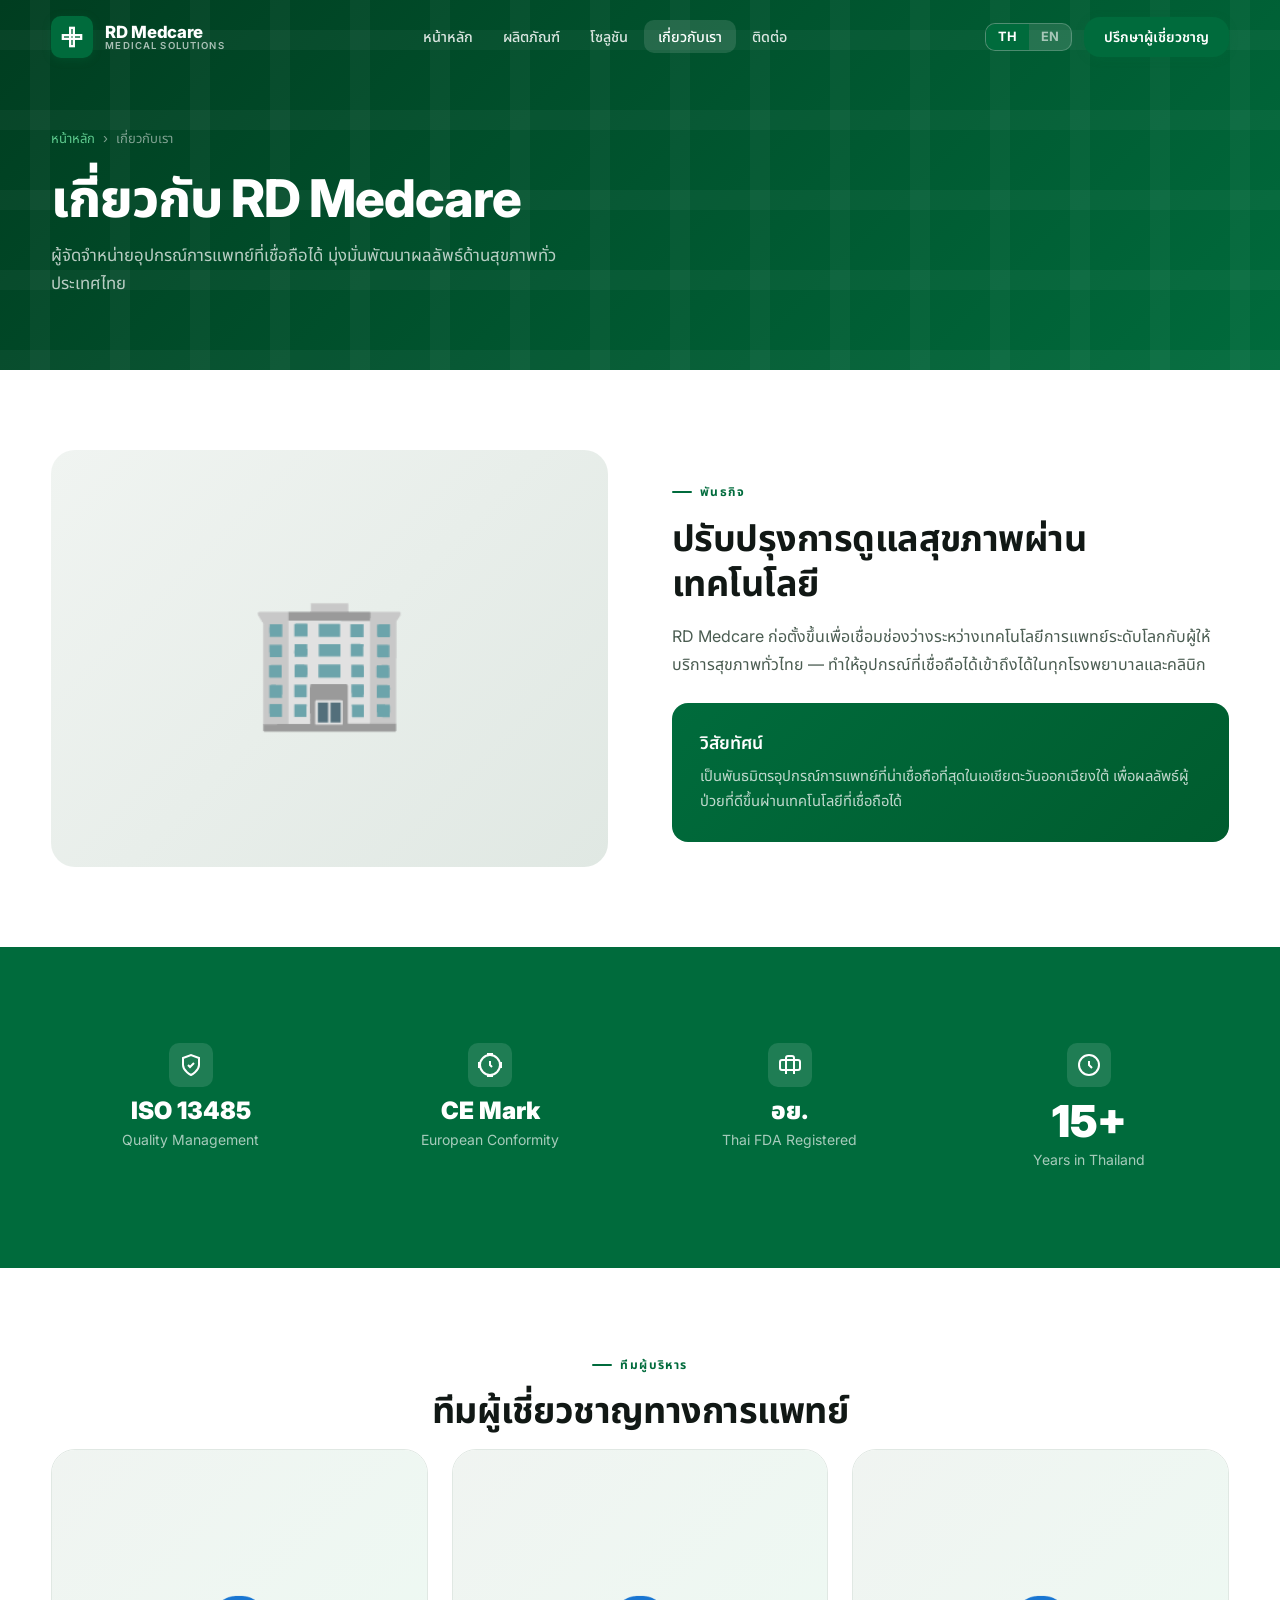
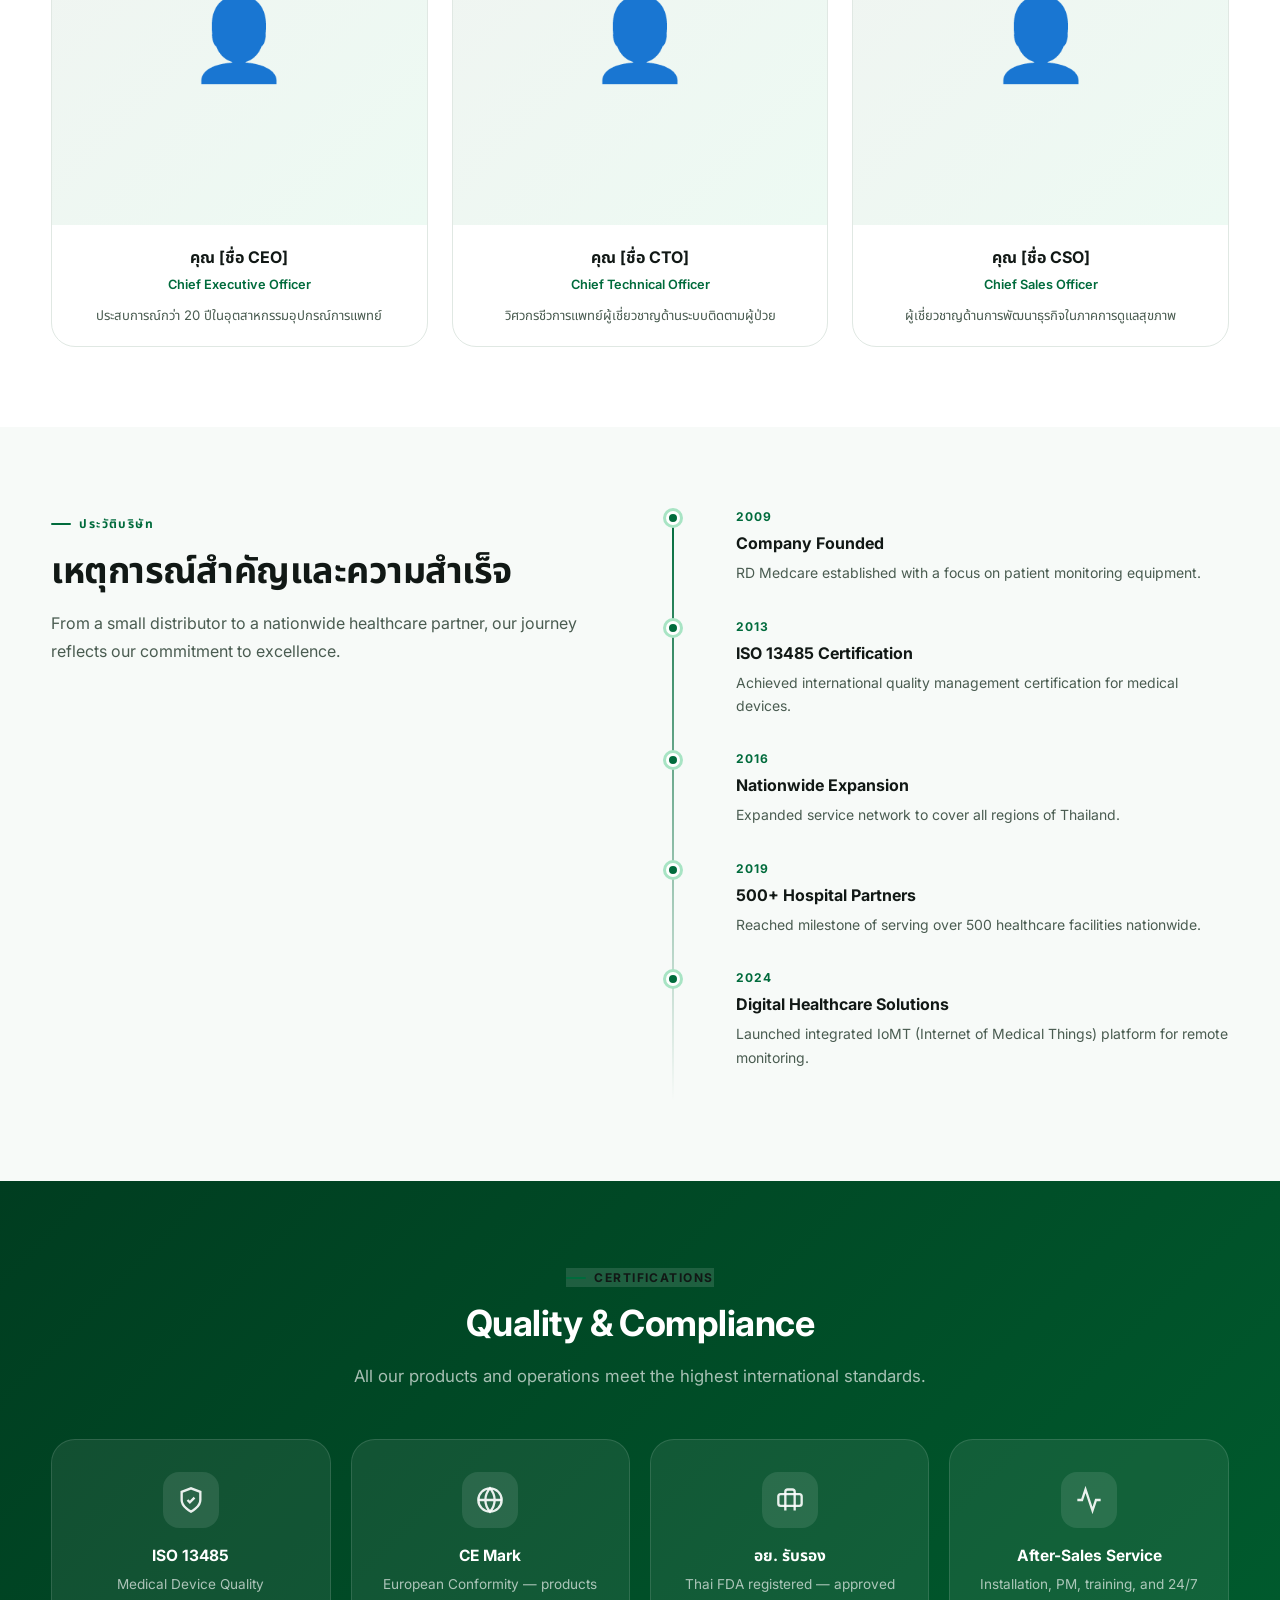
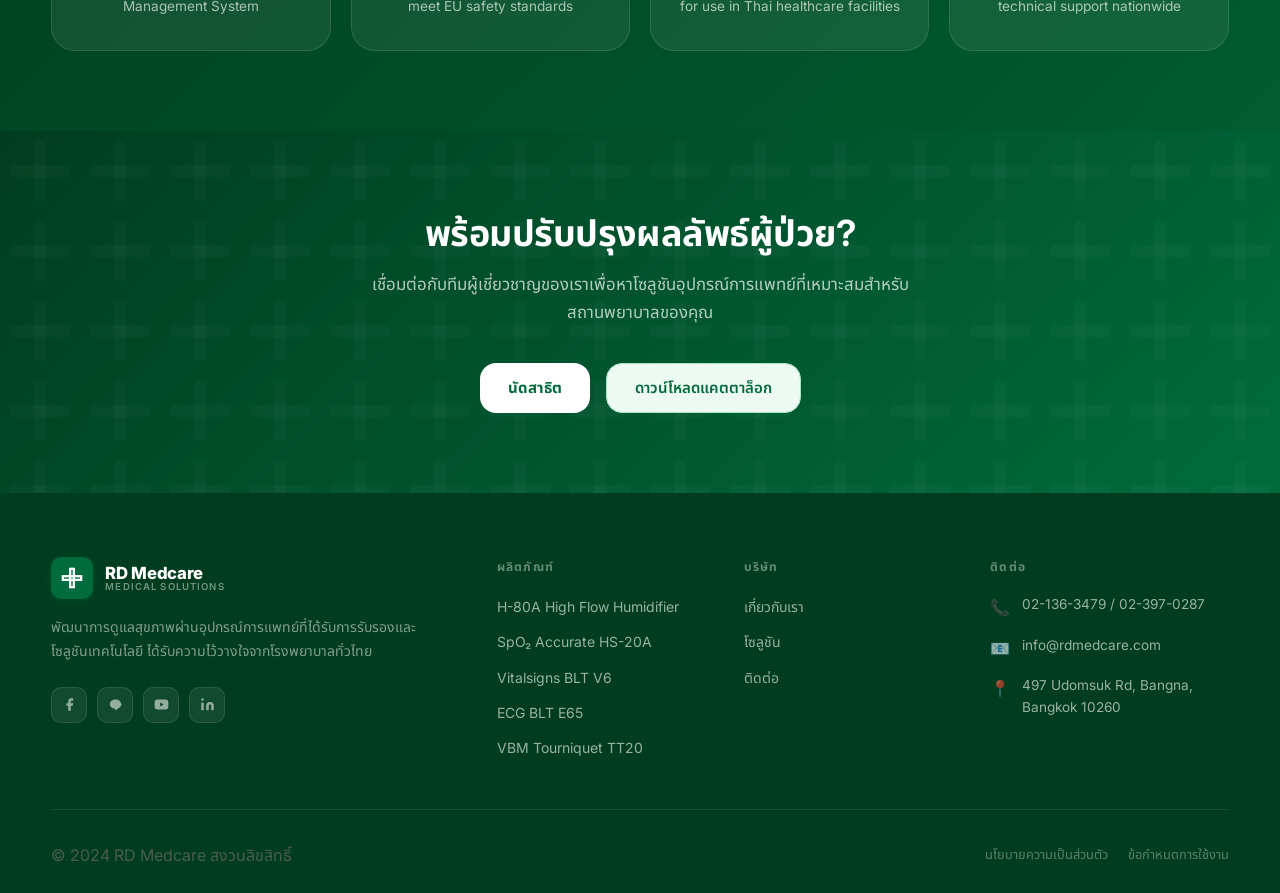
==== commit fb6a9b92: "v4.0 — Real contact info, CSS fixes, content cleanup, 404 page - Add real phone/address/LINE: 02-136" ====
--- a/about.html
+++ b/about.html
@@ -6,10 +6,10 @@
   <title>About – RD Medcare Medical Equipment Thailand</title>
   <meta name="description" content="เรียนรู้เกี่ยวกับ RD Medcare ผู้นำด้านการจัดจำหน่ายอุปกรณ์การแพทย์ในประเทศไทย พันธกิจ วิสัยทัศน์ และทีมผู้เชี่ยวชาญของเรา" />
   <meta name="robots" content="index, follow" />
-  <link rel="canonical" href="https://rdmedcare.netlify.app/about.html" />
+  <link rel="canonical" href="https://rdmedcare-new.netlify.app/about.html" />
   <meta property="og:title"       content="About RD Medcare – Medical Equipment Thailand" />
   <meta property="og:description" content="Leading medical equipment distributor committed to advancing healthcare across Thailand." />
-  <meta property="og:url"         content="https://rdmedcare.netlify.app/about.html" />
+  <meta property="og:url"         content="https://rdmedcare-new.netlify.app/about.html" />
   <link rel="preconnect" href="https://fonts.googleapis.com" />
   <link rel="preconnect" href="https://fonts.gstatic.com" crossorigin />
   <link href="https://fonts.googleapis.com/css2?family=Inter:wght@400;500;600;700;800;900&family=Noto+Sans+Thai:wght@400;500;600;700;800&display=swap" rel="stylesheet" />
@@ -107,14 +107,38 @@
   </div>
 </section>
 
-<!-- STATS -->
+<!-- CERTIFICATIONS BAR -->
 <section class="section stats-section">
   <div class="container">
     <div class="grid-4">
-      <div class="stat-item fade-up"><span class="stat-icon-old">🏥</span><div class="stat-number" data-count="500" data-suffix="+">0+</div><div class="stat-label" data-i18n="stat1_lbl">Partner Hospitals</div></div>
-      <div class="stat-item fade-up"><span class="stat-icon-old">⚙️</span><div class="stat-number" data-count="10000" data-suffix="+">0+</div><div class="stat-label" data-i18n="stat2_lbl">Devices Installed</div></div>
-      <div class="stat-item fade-up"><span class="stat-icon-old">🏆</span><div class="stat-number" data-count="15" data-suffix="+">0+</div><div class="stat-label" data-i18n="stat3_lbl">Years of Excellence</div></div>
-      <div class="stat-item fade-up"><span class="stat-icon-old">✅</span><div class="stat-number" data-count="98" data-suffix="%">0%</div><div class="stat-label" data-i18n="stat4_lbl">Uptime Guarantee</div></div>
+      <div class="stat-item fade-up">
+        <div style="margin:0 auto 0.75rem;width:44px;height:44px;background:rgba(255,255,255,0.12);border-radius:10px;display:flex;align-items:center;justify-content:center;">
+          <svg viewBox="0 0 24 24" fill="none" stroke="white" stroke-width="2" style="width:24px;height:24px;"><path d="M12 22s8-4 8-10V5l-8-3-8 3v7c0 6 8 10 8 10z"/><polyline points="9 12 11 14 15 10"/></svg>
+        </div>
+        <div class="stat-number" style="font-size:1.5rem;">ISO 13485</div>
+        <div class="stat-label">Quality Management</div>
+      </div>
+      <div class="stat-item fade-up">
+        <div style="margin:0 auto 0.75rem;width:44px;height:44px;background:rgba(255,255,255,0.12);border-radius:10px;display:flex;align-items:center;justify-content:center;">
+          <svg viewBox="0 0 24 24" fill="none" stroke="white" stroke-width="2" style="width:24px;height:24px;"><circle cx="12" cy="12" r="10"/><polyline points="12 8 12 12 14 14"/><path d="M9 1h6M9 23h6M23 9v6M1 9v6"/></svg>
+        </div>
+        <div class="stat-number" style="font-size:1.5rem;">CE Mark</div>
+        <div class="stat-label">European Conformity</div>
+      </div>
+      <div class="stat-item fade-up">
+        <div style="margin:0 auto 0.75rem;width:44px;height:44px;background:rgba(255,255,255,0.12);border-radius:10px;display:flex;align-items:center;justify-content:center;">
+          <svg viewBox="0 0 24 24" fill="none" stroke="white" stroke-width="2" style="width:24px;height:24px;"><path d="M20 7H4a2 2 0 0 0-2 2v6a2 2 0 0 0 2 2h16a2 2 0 0 0 2-2V9a2 2 0 0 0-2-2z"/><path d="M16 21V5a2 2 0 0 0-2-2h-4a2 2 0 0 0-2 2v16"/></svg>
+        </div>
+        <div class="stat-number" style="font-size:1.5rem;">อย.</div>
+        <div class="stat-label">Thai FDA Registered</div>
+      </div>
+      <div class="stat-item fade-up">
+        <div style="margin:0 auto 0.75rem;width:44px;height:44px;background:rgba(255,255,255,0.12);border-radius:10px;display:flex;align-items:center;justify-content:center;">
+          <svg viewBox="0 0 24 24" fill="none" stroke="white" stroke-width="2" style="width:24px;height:24px;"><circle cx="12" cy="12" r="10"/><path d="M12 8v4l3 3"/></svg>
+        </div>
+        <div class="stat-number">15+</div>
+        <div class="stat-label">Years in Thailand</div>
+      </div>
     </div>
   </div>
 </section>
@@ -199,33 +223,41 @@
 </section>
 
 <!-- CERTIFICATIONS -->
-<section class="section why-section">
+<section class="section section-dark">
   <div class="container">
     <div class="text-center">
       <span class="section-eyebrow" style="background:rgba(255,255,255,0.12);color:var(--accent-light);">Certifications</span>
       <h2 class="section-heading text-white">Quality &amp; Compliance</h2>
-      <p class="section-subtitle" style="color:rgba(255,255,255,0.65);">All our operations and products meet the highest international standards.</p>
+      <p class="section-lead" style="color:rgba(255,255,255,0.65);">All our products and operations meet the highest international standards.</p>
     </div>
     <div class="grid-4">
-      <div class="why-card fade-up text-center">
-        <div class="why-icon" style="margin:0 auto 1rem;">🏅</div>
+      <div class="why-card fade-up">
+        <div class="why-icon">
+          <svg viewBox="0 0 24 24" fill="none" stroke-width="2"><path d="M12 22s8-4 8-10V5l-8-3-8 3v7c0 6 8 10 8 10z"/><polyline points="9 12 11 14 15 10"/></svg>
+        </div>
         <h3 class="why-title">ISO 13485</h3>
-        <p class="why-desc">Medical Device Quality Management</p>
-      </div>
-      <div class="why-card fade-up text-center">
-        <div class="why-icon" style="margin:0 auto 1rem;">🇪🇺</div>
+        <p class="why-desc">Medical Device Quality Management System</p>
+      </div>
+      <div class="why-card fade-up">
+        <div class="why-icon">
+          <svg viewBox="0 0 24 24" fill="none" stroke-width="2"><circle cx="12" cy="12" r="10"/><path d="M2 12h20M12 2a15.3 15.3 0 0 1 4 10 15.3 15.3 0 0 1-4 10 15.3 15.3 0 0 1-4-10 15.3 15.3 0 0 1 4-10z"/></svg>
+        </div>
         <h3 class="why-title">CE Mark</h3>
-        <p class="why-desc">European Conformity</p>
-      </div>
-      <div class="why-card fade-up text-center">
-        <div class="why-icon" style="margin:0 auto 1rem;">🇺🇸</div>
-        <h3 class="why-title">FDA Cleared</h3>
-        <p class="why-desc">US Food &amp; Drug Administration</p>
-      </div>
-      <div class="why-card fade-up text-center">
-        <div class="why-icon" style="margin:0 auto 1rem;">🇹🇭</div>
+        <p class="why-desc">European Conformity — products meet EU safety standards</p>
+      </div>
+      <div class="why-card fade-up">
+        <div class="why-icon">
+          <svg viewBox="0 0 24 24" fill="none" stroke-width="2"><path d="M20 7H4a2 2 0 0 0-2 2v6a2 2 0 0 0 2 2h16a2 2 0 0 0 2-2V9a2 2 0 0 0-2-2z"/><path d="M16 21V5a2 2 0 0 0-2-2h-4a2 2 0 0 0-2 2v16"/></svg>
+        </div>
         <h3 class="why-title">อย. รับรอง</h3>
-        <p class="why-desc">Thai FDA Approved</p>
+        <p class="why-desc">Thai FDA registered — approved for use in Thai healthcare facilities</p>
+      </div>
+      <div class="why-card fade-up">
+        <div class="why-icon">
+          <svg viewBox="0 0 24 24" fill="none" stroke-width="2"><polyline points="22 12 18 12 15 21 9 3 6 12 2 12"/></svg>
+        </div>
+        <h3 class="why-title">After-Sales Service</h3>
+        <p class="why-desc">Installation, PM, training, and 24/7 technical support nationwide</p>
       </div>
     </div>
   </div>
@@ -261,20 +293,28 @@
         </div>
         <p class="footer-tagline" data-i18n="footer_tagline">Advancing healthcare through certified medical equipment and technology solutions.</p>
         <div class="footer-socials">
-          <a href="#" class="social-link" aria-label="Facebook">📘</a>
-          <a href="#" class="social-link" aria-label="LINE">💬</a>
-          <a href="#" class="social-link" aria-label="YouTube">▶️</a>
-          <a href="#" class="social-link" aria-label="LinkedIn">💼</a>
+          <a href="https://www.facebook.com/RDMedcare" class="social-link" aria-label="Facebook" target="_blank" rel="noopener">
+            <svg viewBox="0 0 24 24" fill="currentColor"><path d="M18 2h-3a5 5 0 0 0-5 5v3H7v4h3v8h4v-8h3l1-4h-4V7a1 1 0 0 1 1-1h3z"/></svg>
+          </a>
+          <a href="#" class="social-link" aria-label="LINE">
+            <svg viewBox="0 0 24 24" fill="currentColor"><path d="M21 11.5C21 7.36 16.97 4 12 4S3 7.36 3 11.5c0 3.54 3.14 6.51 7.38 7.07.29.06.68.19.78.44.09.22.06.57.03.79l-.13.78c-.04.22-.18.88.77.48S17.4 18.11 19.3 16h.01c1.3-1.42 2.7-3.47 2.7-4.5z"/></svg>
+          </a>
+          <a href="https://www.youtube.com/channel/UCJwEmMHjLfQvIDCD9JPSnoQ" class="social-link" aria-label="YouTube" target="_blank" rel="noopener">
+            <svg viewBox="0 0 24 24" fill="currentColor"><path d="M22.54 6.42a2.78 2.78 0 0 0-1.95-1.96C18.88 4 12 4 12 4s-6.88 0-8.59.46a2.78 2.78 0 0 0-1.95 1.96A29 29 0 0 0 1 12a29 29 0 0 0 .46 5.58A2.78 2.78 0 0 0 3.41 19.6C5.12 20 12 20 12 20s6.88 0 8.59-.46a2.78 2.78 0 0 0 1.95-1.95A29 29 0 0 0 23 12a29 29 0 0 0-.46-5.58zM9.75 15.02V8.98L15.5 12l-5.75 3.02z"/></svg>
+          </a>
+          <a href="https://th.linkedin.com/in/rd-medcare-b5319b108" class="social-link" aria-label="LinkedIn" target="_blank" rel="noopener">
+            <svg viewBox="0 0 24 24" fill="currentColor"><path d="M16 8a6 6 0 0 1 6 6v7h-4v-7a2 2 0 0 0-2-2 2 2 0 0 0-2 2v7h-4v-7a6 6 0 0 1 6-6zM2 9h4v12H2z"/><circle cx="4" cy="4" r="2"/></svg>
+          </a>
         </div>
       </div>
       <div>
         <div class="footer-col-title" data-i18n="ft_products">Products</div>
         <ul class="footer-links">
-          <li><a href="products.html#hfh">High Flow Humidifier</a></li>
-          <li><a href="products.html#spo2">SpO₂ Monitor</a></li>
-          <li><a href="products.html#pm">Patient Monitor</a></li>
-          <li><a href="products.html#ecg">ECG System</a></li>
-          <li><a href="products.html#tourniquet">Tourniquet System</a></li>
+          <li><a href="products.html#hfh">H-80A High Flow Humidifier</a></li>
+          <li><a href="products.html#spo2">SpO₂ Accurate HS-20A</a></li>
+          <li><a href="products.html#pm">Vitalsigns BLT V6</a></li>
+          <li><a href="products.html#ecg">ECG BLT E65</a></li>
+          <li><a href="products.html#tourniquet">VBM Tourniquet TT20</a></li>
         </ul>
       </div>
       <div>
@@ -287,13 +327,13 @@
       </div>
       <div>
         <div class="footer-col-title" data-i18n="ft_contact">Contact</div>
-        <div class="footer-contact-item"><span>📞</span><span>+66 2-XXX-XXXX</span></div>
+        <div class="footer-contact-item"><span>📞</span><span>02-136-3479 / 02-397-0287</span></div>
         <div class="footer-contact-item"><span>📧</span><span>info@rdmedcare.com</span></div>
-        <div class="footer-contact-item"><span>📍</span><span>Bangkok, Thailand</span></div>
+        <div class="footer-contact-item"><span>📍</span><span>497 Udomsuk Rd, Bangna, Bangkok 10260</span></div>
       </div>
     </div>
     <div class="footer-bottom">
-      <p data-i18n="footer_copy">© 2024 RD Medcare. All rights reserved.</p>
+      <p data-i18n="footer_copy">© 2026 RD Medcare. All rights reserved.</p>
       <div class="footer-legal">
         <a href="#" data-i18n="footer_privacy">Privacy Policy</a>
         <a href="#" data-i18n="footer_terms">Terms of Use</a>
--- a/assets/css/styles.css
+++ b/assets/css/styles.css
@@ -508,41 +508,24 @@
   position: relative;
 }
 .hero-img-frame {
-  aspect-ratio: 1;
-  max-width: 480px;
+  aspect-ratio: 4/5;
+  max-width: 400px;
   margin-inline: auto;
   border-radius: var(--r-2xl);
   overflow: hidden;
-  background: rgba(255,255,255,0.06);
-  border: 1px solid rgba(255,255,255,0.12);
-  display: flex;
-  align-items: center;
-  justify-content: center;
+  background: rgba(255,255,255,0.08);
+  border: 1px solid rgba(255,255,255,0.14);
+  display: flex;
+  align-items: center;
+  justify-content: center;
+  padding: 1.5rem;
   position: relative;
-  /* REPLACE: with real medical hero image */
 }
 .hero-img-frame img {
   width: 100%;
   height: 100%;
-  object-fit: cover;
-}
-.hero-img-placeholder {
-  display: flex;
-  flex-direction: column;
-  align-items: center;
-  justify-content: center;
-  gap: 1rem;
-  padding: 2rem;
-  text-align: center;
-}
-.hero-img-placeholder .placeholder-icon {
-  font-size: 7rem;
-  opacity: 0.5;
-  line-height: 1;
-}
-.hero-img-placeholder p {
-  font-size: 0.78rem;
-  color: rgba(255,255,255,0.35);
+  object-fit: contain;
+  filter: drop-shadow(0 8px 32px rgba(0,0,0,0.18));
 }
 /* Floating stat cards */
 .hero-stat-card {
@@ -572,6 +555,13 @@
   font-size: 1.25rem;
   flex-shrink: 0;
 }
+/* ─── SVG Icon sizing ────────────────────────────────────── */
+.sol-icon svg,
+.service-icon svg,
+.why-item-icon svg { width: 26px; height: 26px; display: block; }
+.stat-card-icon svg { width: 20px; height: 20px; display: block; }
+.contact-detail-icon svg { width: 18px; height: 18px; display: block; }
+.social-link svg { width: 15px; height: 15px; display: block; }
 .stat-card-info .label { font-size: 0.68rem; color: var(--text-muted); line-height: 1; }
 .stat-card-info .value { font-size: 1rem; font-weight: 700; color: var(--green-800); }
 .stat-card-a { bottom: 12%; left: -6%; }
@@ -669,18 +659,28 @@
 .product-card:hover { border-color: var(--green-300); box-shadow: var(--shadow-lg); transform: translateY(-4px); }
 .product-card-image {
   aspect-ratio: 4/3;
-  background: linear-gradient(135deg, var(--gray-100), var(--green-50));
+  background: var(--white);
+  border-bottom: 1px solid var(--border);
   display: flex;
   align-items: center;
   justify-content: center;
   position: relative;
   overflow: hidden;
-  font-size: 5rem;
-  /* REPLACE: with real product image */
+  padding: 1.25rem;
 }
 .product-card-image img {
   width: 100%; height: 100%;
-  object-fit: cover;
+  object-fit: contain;
+  transition: transform 0.4s var(--ease);
+}
+.product-card:hover .product-card-image img { transform: scale(1.05); }
+.product-card-tag {
+  font-size: 0.72rem;
+  font-weight: 700;
+  letter-spacing: 0.06em;
+  text-transform: uppercase;
+  color: var(--primary);
+  margin-bottom: 0.375rem;
 }
 .product-cat-badge {
   position: absolute;
@@ -774,13 +774,31 @@
   border-radius: var(--r-xl);
   overflow: hidden;
   aspect-ratio: 1;
-  background: linear-gradient(135deg, var(--green-50), var(--green-100));
-  display: flex;
-  align-items: center;
-  justify-content: center;
-  font-size: 9rem;
-  /* REPLACE: real medical team / equipment image */
-}
+  background: var(--green-50);
+  border: 1px solid var(--green-200);
+  display: flex;
+  align-items: center;
+  justify-content: center;
+  padding: 1.25rem;
+}
+.why-product-grid {
+  display: grid;
+  grid-template-columns: 1fr 1fr;
+  gap: 0.75rem;
+  width: 100%;
+  height: 100%;
+}
+.why-product-grid img {
+  aspect-ratio: 1;
+  width: 100%;
+  object-fit: contain;
+  border-radius: var(--r-sm);
+  background: var(--white);
+  border: 1px solid var(--border);
+  padding: 0.5rem;
+  transition: transform 0.3s var(--ease);
+}
+.why-product-grid img:hover { transform: scale(1.04); }
 .why-items { display: flex; flex-direction: column; gap: 1rem; }
 .why-item {
   display: flex;
@@ -811,32 +829,56 @@
 .partners-section { background: var(--surface-alt); }
 .partner-logo-grid {
   display: grid;
-  grid-template-columns: repeat(auto-fit, minmax(150px, 1fr));
-  gap: 1rem;
+  grid-template-columns: repeat(auto-fit, minmax(200px, 1fr));
+  gap: 1.25rem;
   margin-top: 2.5rem;
 }
 .partner-logo-item {
   background: var(--white);
   border: 1px solid var(--border);
-  border-radius: var(--r-md);
-  padding: 1.25rem 1rem;
+  border-radius: var(--r-lg);
+  padding: 1.75rem 1.5rem;
   display: flex;
   flex-direction: column;
   align-items: center;
-  gap: 0.625rem;
-  font-size: 0.82rem;
-  font-weight: 600;
-  color: var(--text-secondary);
+  gap: 0.75rem;
   text-align: center;
   transition: var(--trans);
-  /* REPLACE: with real partner logo images */
 }
 .partner-logo-item:hover {
   border-color: var(--green-300);
+  box-shadow: var(--shadow-md);
+  transform: translateY(-3px);
+}
+.partner-brand-name {
+  font-size: 1.05rem;
+  font-weight: 800;
+  color: var(--text-primary);
+  letter-spacing: -0.01em;
+}
+.partner-brand-cat {
+  font-size: 0.78rem;
+  font-weight: 600;
+  text-transform: uppercase;
+  letter-spacing: 0.08em;
   color: var(--primary);
-  box-shadow: var(--shadow-sm);
-}
-.partner-icon { font-size: 1.75rem; }
+}
+.partner-brand-desc {
+  font-size: 0.82rem;
+  color: var(--text-secondary);
+  line-height: 1.55;
+}
+.partner-brand-mark {
+  width: 52px; height: 52px;
+  border-radius: var(--r-md);
+  background: var(--green-50);
+  border: 1px solid var(--green-200);
+  display: flex;
+  align-items: center;
+  justify-content: center;
+  margin-bottom: 0.25rem;
+}
+.partner-brand-mark svg { width: 26px; height: 26px; }
 
 /* ─── Service & Support ──────────────────────────────────── */
 .service-section { background: var(--surface-tint); }
@@ -1167,6 +1209,163 @@
 .hidden       { display: none !important; }
 .sr-only { position: absolute; width: 1px; height: 1px; padding: 0; margin: -1px; overflow: hidden; clip: rect(0,0,0,0); border: 0; }
 
+/* ─── Solutions page ─────────────────────────────────────── */
+.solution-item {
+  display: grid;
+  grid-template-columns: 1fr 1fr;
+  gap: 4rem;
+  align-items: center;
+  padding: 3.5rem 0;
+  border-bottom: 1px solid var(--border);
+}
+.solution-item:last-child { border-bottom: none; }
+.solution-item.reverse .solution-img { order: 2; }
+.solution-item.reverse > div:last-child { order: 1; }
+@media (max-width: 768px) {
+  .solution-item { grid-template-columns: 1fr; gap: 2rem; padding: 2.5rem 0; }
+  .solution-item.reverse .solution-img { order: 0; }
+  .solution-item.reverse > div:last-child { order: 0; }
+}
+.solution-img {
+  aspect-ratio: 4 / 3;
+  border-radius: var(--r-xl);
+  overflow: hidden;
+  display: flex;
+  align-items: center;
+  justify-content: center;
+  background: linear-gradient(135deg, var(--green-800) 0%, var(--green-600) 100%);
+  border: 1px solid var(--green-700);
+}
+.solution-img svg { width: 70%; height: 70%; opacity: 0.9; }
+.solution-tag {
+  display: inline-block;
+  font-size: 0.72rem;
+  font-weight: 700;
+  letter-spacing: 0.08em;
+  text-transform: uppercase;
+  color: var(--primary);
+  background: var(--green-50);
+  border: 1px solid var(--green-200);
+  border-radius: 999px;
+  padding: 0.2rem 0.85rem;
+  margin-bottom: 0.875rem;
+}
+.solution-title { font-size: clamp(1.2rem, 2.5vw, 1.5rem); margin-bottom: 0.875rem; }
+.solution-desc  { color: var(--text-secondary); line-height: 1.75; margin-bottom: 1.25rem; }
+.solution-features {
+  list-style: none;
+  padding: 0;
+  margin: 0 0 1.75rem;
+  display: flex;
+  flex-direction: column;
+  gap: 0.5rem;
+}
+.solution-features li {
+  display: flex;
+  align-items: center;
+  gap: 0.625rem;
+  font-size: 0.9rem;
+  color: var(--text-secondary);
+}
+.solution-features li::before {
+  content: '';
+  width: 6px; height: 6px;
+  border-radius: 50%;
+  background: var(--primary);
+  flex-shrink: 0;
+}
+
+/* ─── Why-card (dark-background variant) ─────────────────── */
+.why-card {
+  background: rgba(255,255,255,0.07);
+  border: 1px solid rgba(255,255,255,0.12);
+  border-radius: var(--r-lg);
+  padding: 2rem 1.5rem;
+  text-align: center;
+  transition: var(--trans);
+}
+.why-card:hover { background: rgba(255,255,255,0.12); }
+.why-icon {
+  display: flex;
+  align-items: center;
+  justify-content: center;
+  width: 56px; height: 56px;
+  border-radius: var(--r-md);
+  background: rgba(255,255,255,0.1);
+  margin: 0 auto 1.125rem;
+}
+.why-icon svg { width: 28px; height: 28px; stroke: rgba(255,255,255,0.9); }
+.why-card .why-title { color: var(--white); font-weight: 700; font-size: 0.97rem; margin-bottom: 0.4rem; }
+.why-card .why-desc  { font-size: 0.85rem; color: rgba(255,255,255,0.65); line-height: 1.65; }
+
+/* ─── Dark section (solutions/about why + certs sections) ─── */
+.section-dark {
+  background: linear-gradient(135deg, var(--green-900) 0%, var(--green-800) 100%);
+}
+
+/* ─── CTA section (secondary pages) ─────────────────────── */
+.cta-section {
+  background: linear-gradient(135deg, var(--green-900) 0%, var(--green-700) 100%);
+  position: relative;
+  overflow: hidden;
+}
+.cta-section::before {
+  content: '';
+  position: absolute;
+  inset: 0;
+  background: url("data:image/svg+xml,%3Csvg width='80' height='80' viewBox='0 0 80 80' xmlns='http://www.w3.org/2000/svg'%3E%3Cg fill='%23ffffff' fill-opacity='0.025'%3E%3Crect x='34' y='10' width='12' height='60'/%3E%3Crect x='10' y='34' width='60' height='12'/%3E%3C/g%3E%3C/svg%3E");
+}
+
+/* ─── Contact page ───────────────────────────────────────── */
+.contact-form-wrap {
+  background: var(--white);
+  border: 1px solid var(--border);
+  border-radius: var(--r-xl);
+  padding: 2.5rem;
+  box-shadow: var(--shadow-md);
+}
+@media (max-width: 600px) { .contact-form-wrap { padding: 1.5rem; } }
+.contact-info-card {
+  background: linear-gradient(135deg, var(--green-800), var(--green-600));
+  border-radius: var(--r-xl);
+  padding: 2rem 1.75rem;
+  color: var(--white);
+}
+.contact-info-title { color: var(--white); font-size: 1.15rem; font-weight: 700; margin-bottom: 0.4rem; }
+.contact-info-desc  { color: rgba(255,255,255,0.7); font-size: 0.875rem; margin-bottom: 1.75rem; line-height: 1.6; }
+.contact-item {
+  display: flex;
+  gap: 0.875rem;
+  align-items: flex-start;
+  margin-bottom: 1.125rem;
+}
+.contact-item-icon {
+  width: 38px; height: 38px;
+  background: rgba(255,255,255,0.12);
+  border-radius: var(--r-sm);
+  display: flex;
+  align-items: center;
+  justify-content: center;
+  font-size: 1.1rem;
+  flex-shrink: 0;
+}
+.contact-item-label { font-size: 0.7rem; color: rgba(255,255,255,0.5); margin-bottom: 0.15rem; }
+.contact-item-value { font-size: 0.9rem; font-weight: 600; color: var(--white); }
+.map-placeholder {
+  margin-top: 1.5rem;
+  aspect-ratio: 16 / 9;
+  border-radius: var(--r-md);
+  background: rgba(255,255,255,0.07);
+  border: 1px dashed rgba(255,255,255,0.2);
+  display: flex;
+  flex-direction: column;
+  align-items: center;
+  justify-content: center;
+  gap: 0.5rem;
+  color: rgba(255,255,255,0.4);
+  font-size: 0.8rem;
+}
+
 /* ─── Responsive ─────────────────────────────────────────── */
 @media (max-width: 768px) {
   .section { padding-block: 3.5rem; }
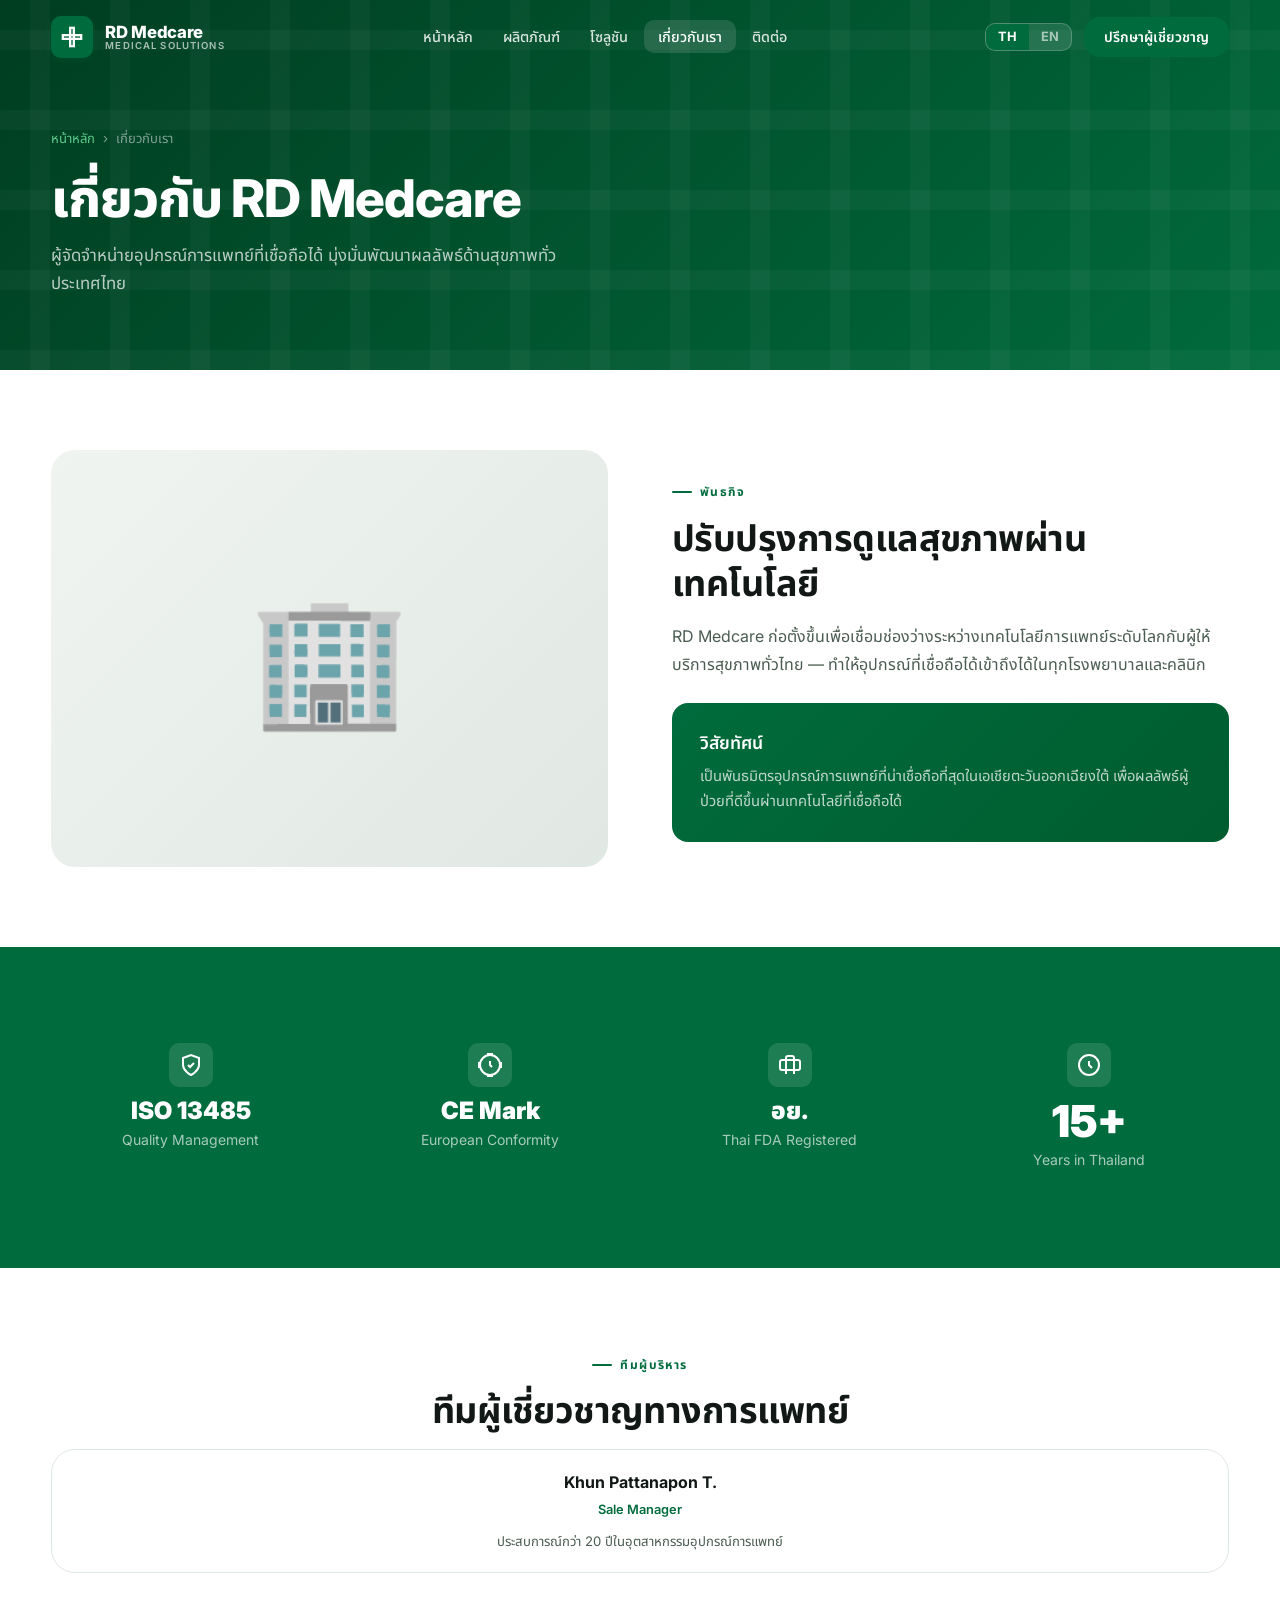
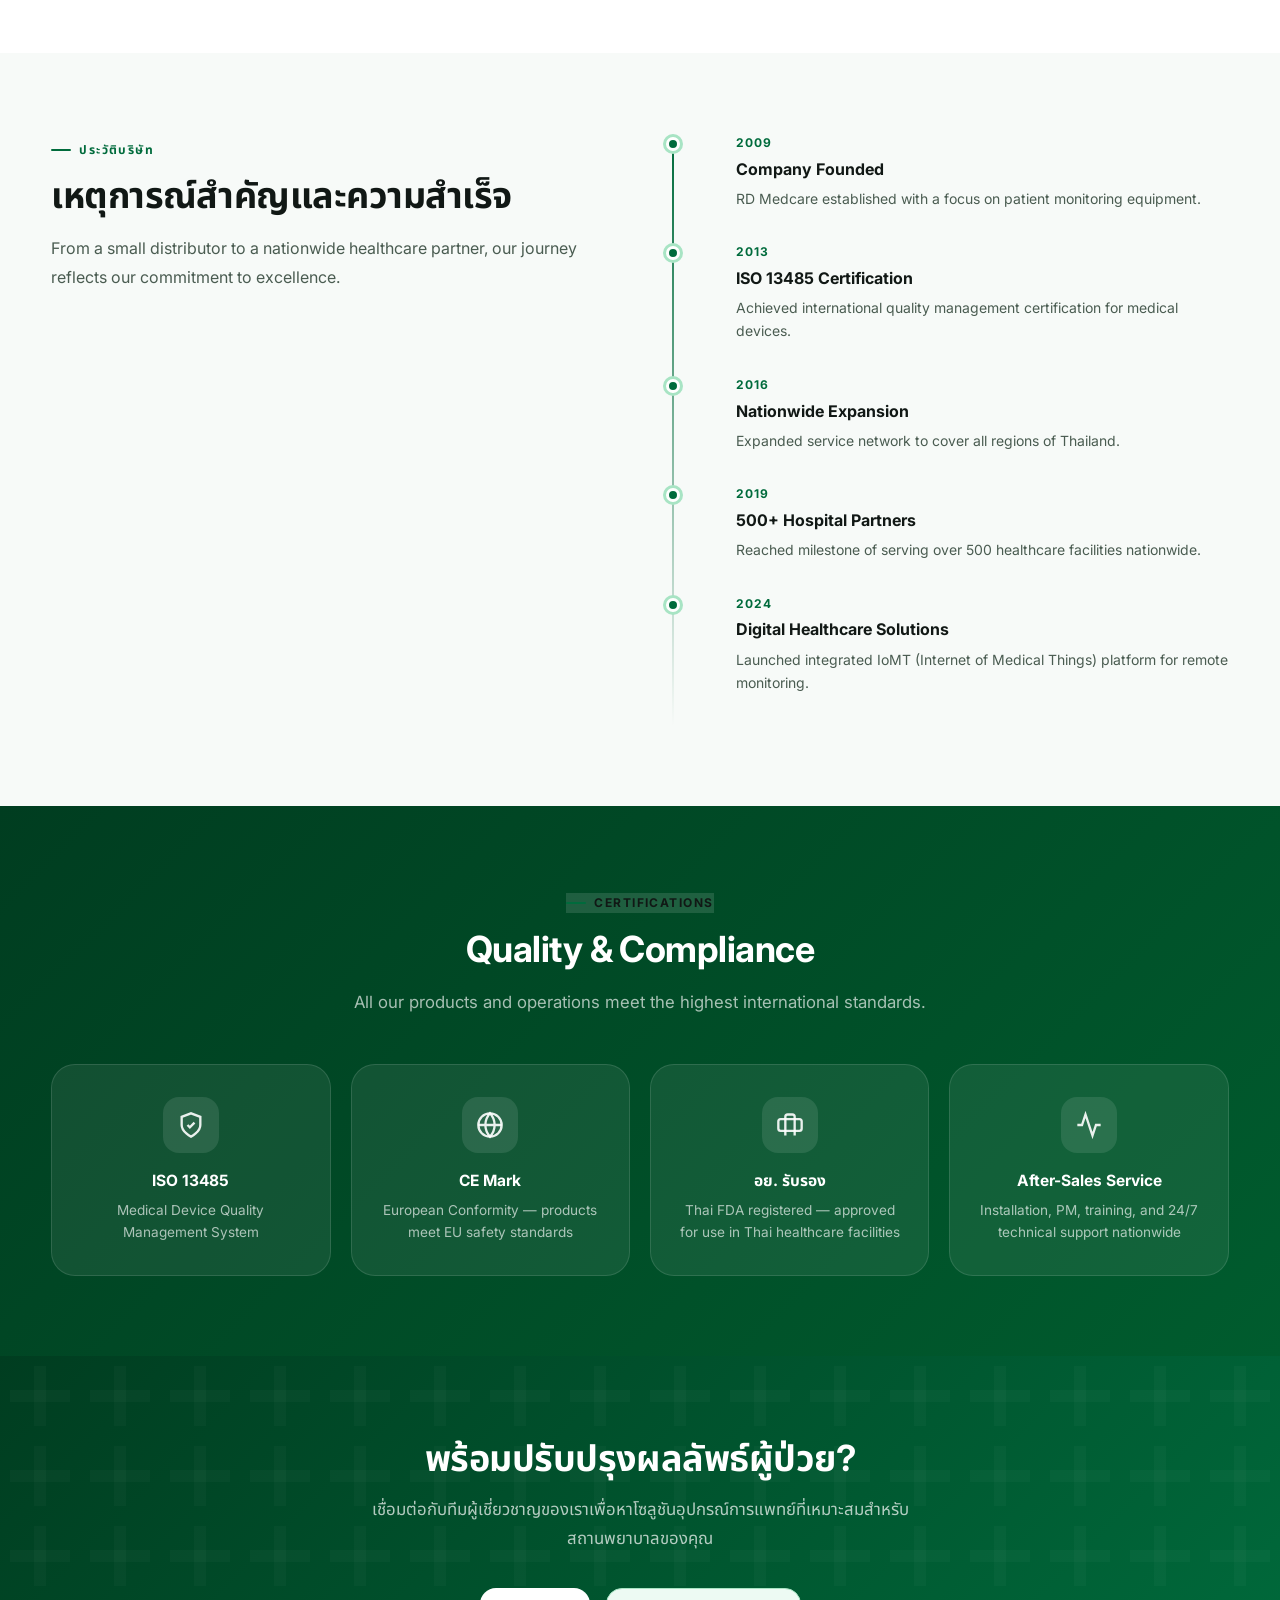
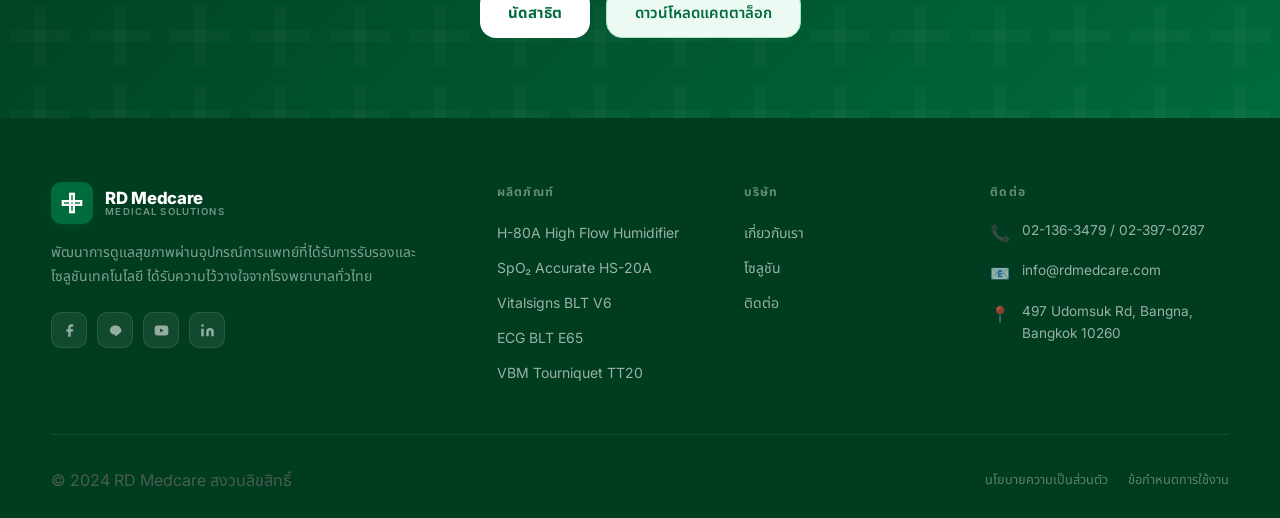
==== commit 7badafa4: "Update RD Medcare website" ====
--- a/about.html
+++ b/about.html
@@ -153,30 +153,12 @@
     <div class="grid-3">
       <!-- REPLACE: Add real team member photos -->
       <div class="team-card fade-up">
-        <div class="team-photo"><!-- REPLACE: <img src="assets/images/team/ceo.jpg" alt="CEO" style="width:100%;height:100%;object-fit:cover;" /> -->👤</div>
         <div class="team-body">
-          <div class="team-name">คุณ [ชื่อ CEO]</div>
-          <div class="team-role">Chief Executive Officer</div>
+          <div class="team-name">Khun Pattanapon T.</div>
+          <div class="team-role">Sale Manager</div>
           <div class="team-bio">ประสบการณ์กว่า 20 ปีในอุตสาหกรรมอุปกรณ์การแพทย์</div>
         </div>
       </div>
-      <div class="team-card fade-up">
-        <div class="team-photo"><!-- REPLACE: <img src="assets/images/team/cto.jpg" alt="CTO" style="width:100%;height:100%;object-fit:cover;" /> -->👤</div>
-        <div class="team-body">
-          <div class="team-name">คุณ [ชื่อ CTO]</div>
-          <div class="team-role">Chief Technical Officer</div>
-          <div class="team-bio">วิศวกรชีวการแพทย์ผู้เชี่ยวชาญด้านระบบติดตามผู้ป่วย</div>
-        </div>
-      </div>
-      <div class="team-card fade-up">
-        <div class="team-photo"><!-- REPLACE: <img src="assets/images/team/cso.jpg" alt="CSO" style="width:100%;height:100%;object-fit:cover;" /> -->👤</div>
-        <div class="team-body">
-          <div class="team-name">คุณ [ชื่อ CSO]</div>
-          <div class="team-role">Chief Sales Officer</div>
-          <div class="team-bio">ผู้เชี่ยวชาญด้านการพัฒนาธุรกิจในภาคการดูแลสุขภาพ</div>
-        </div>
-      </div>
-    </div>
   </div>
 </section>
 
